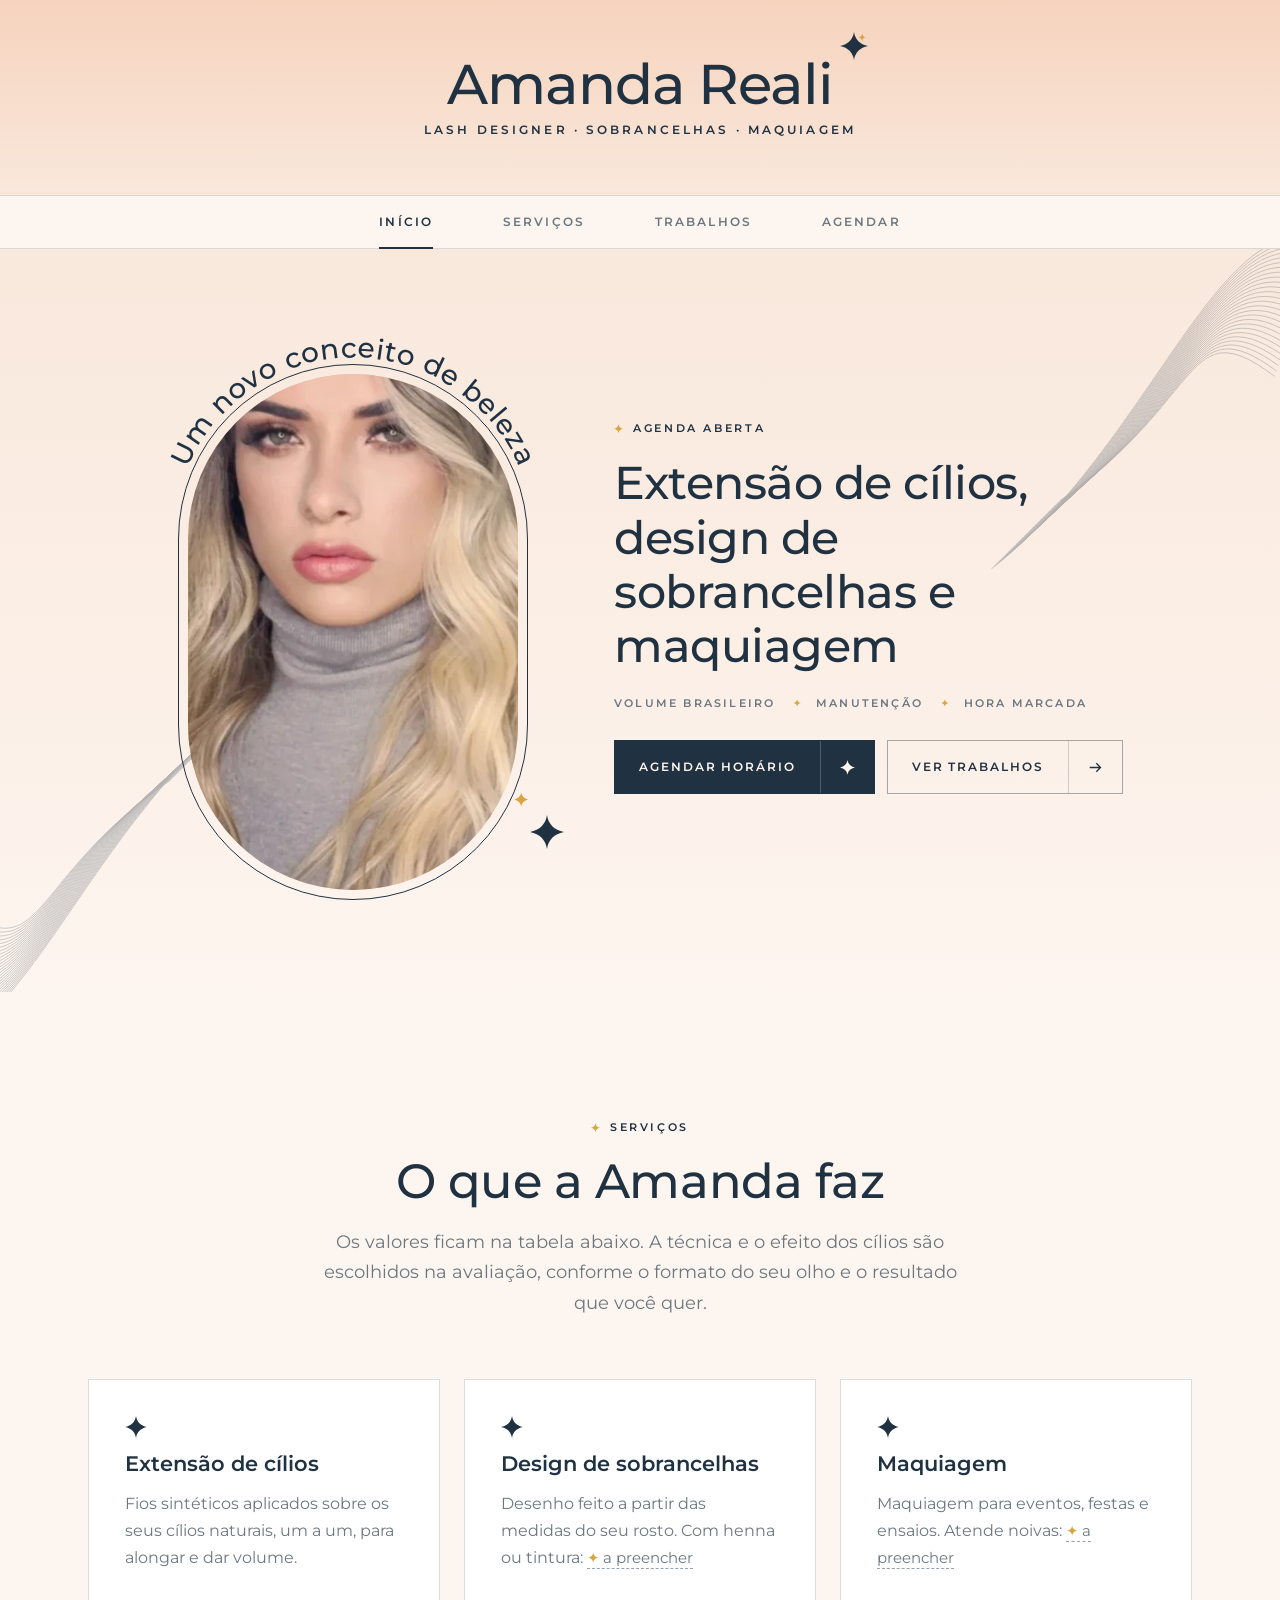
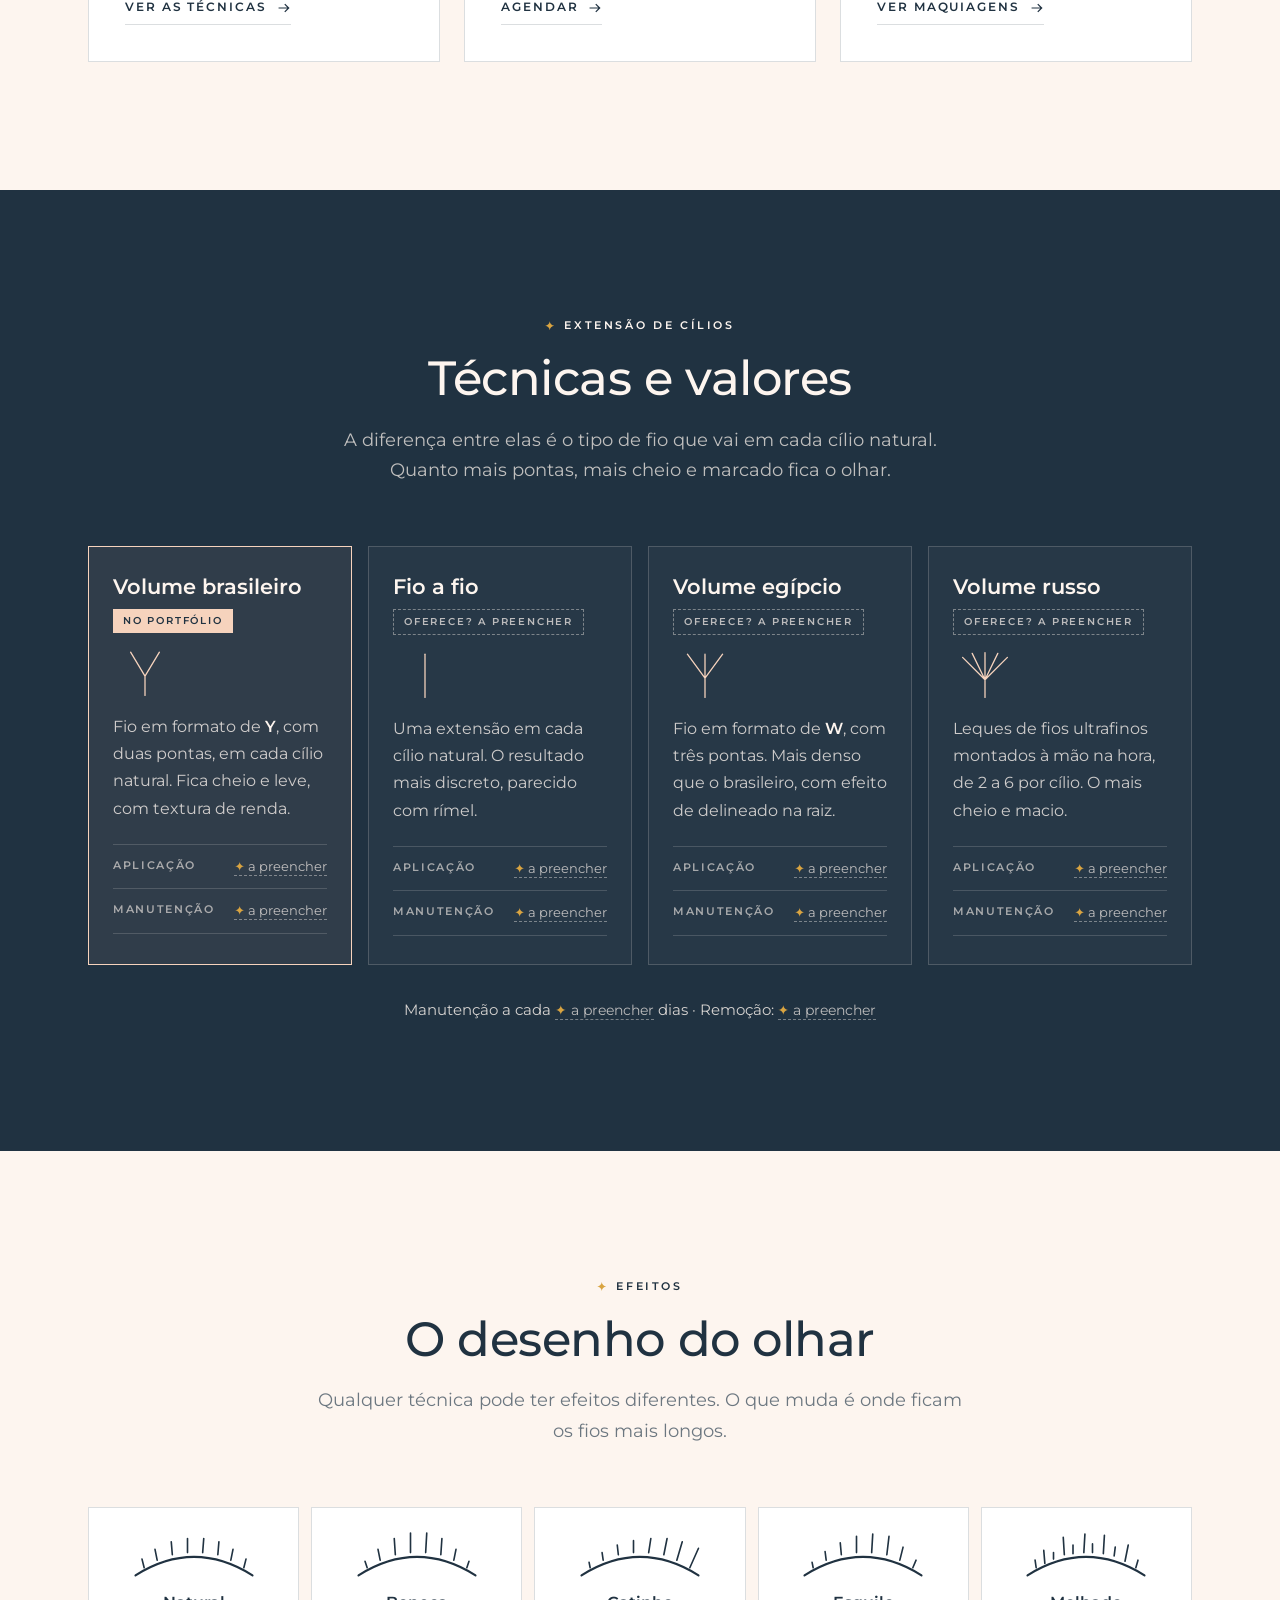
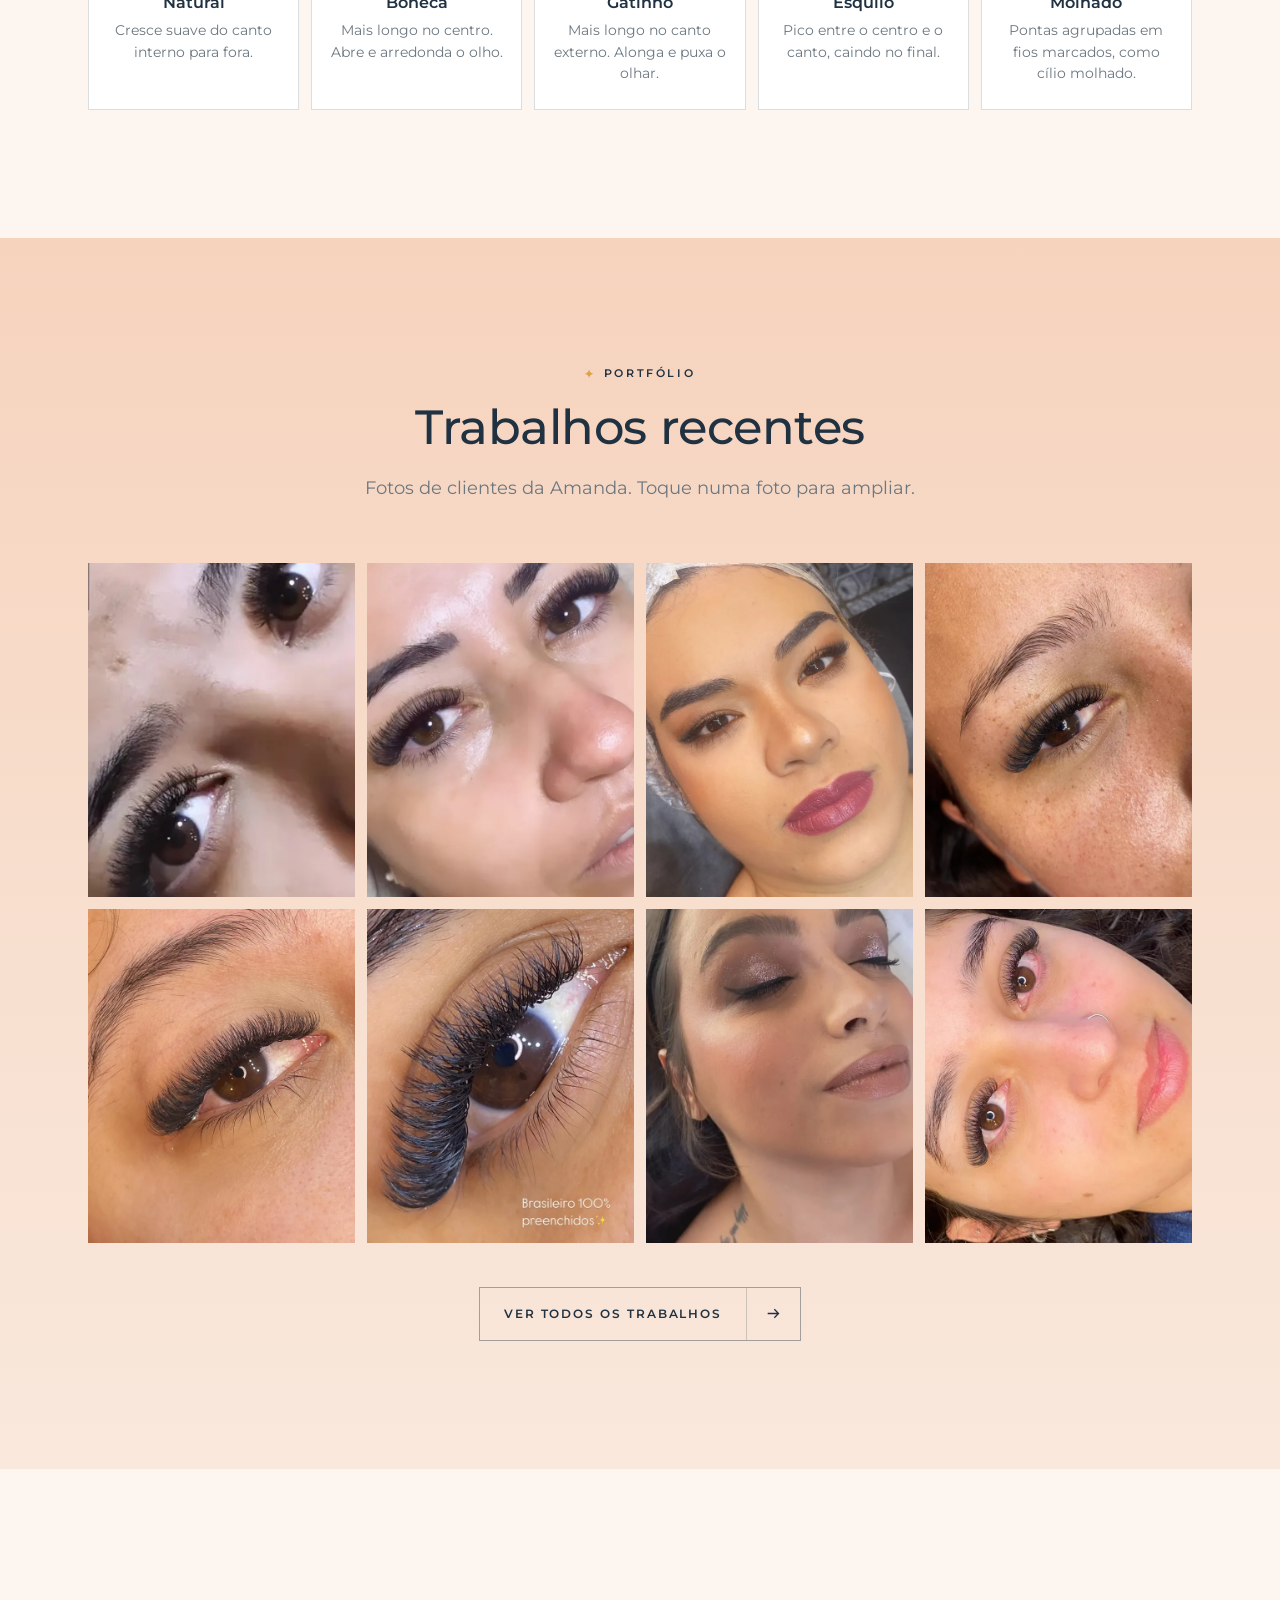
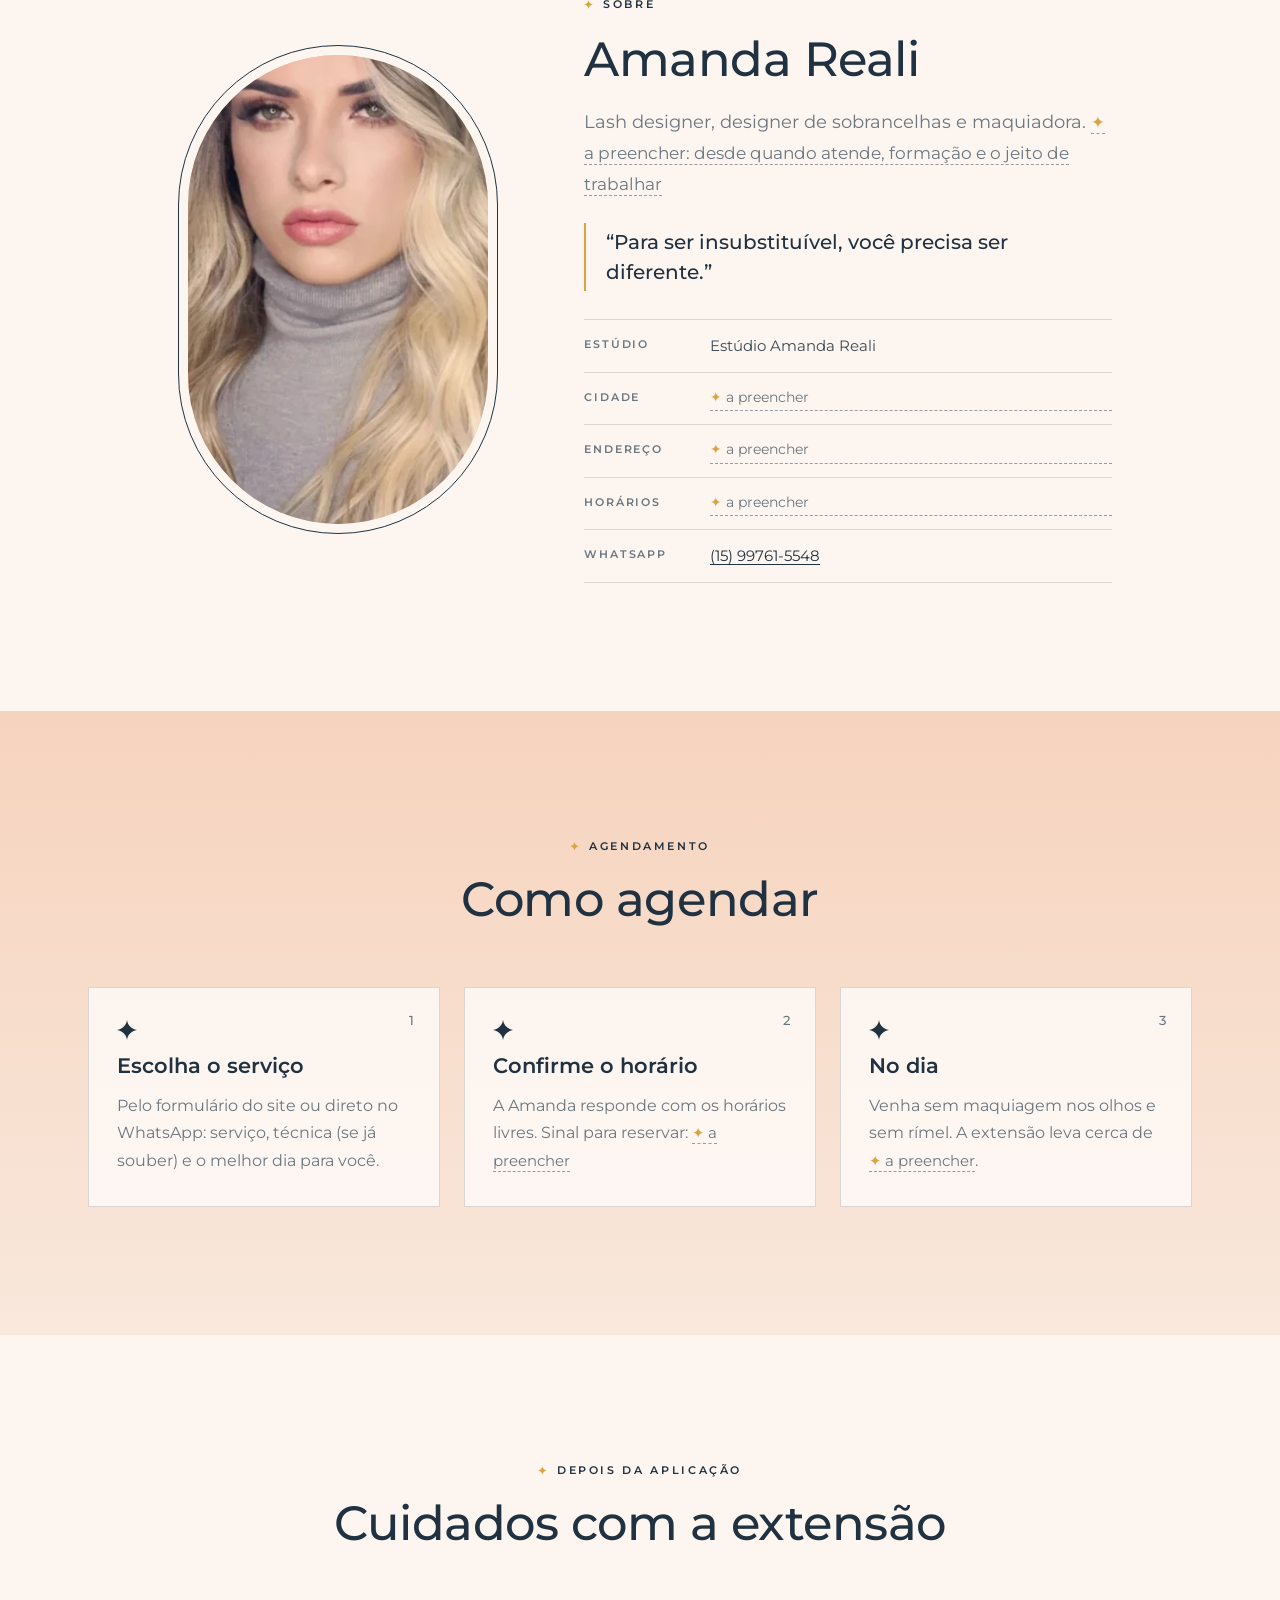
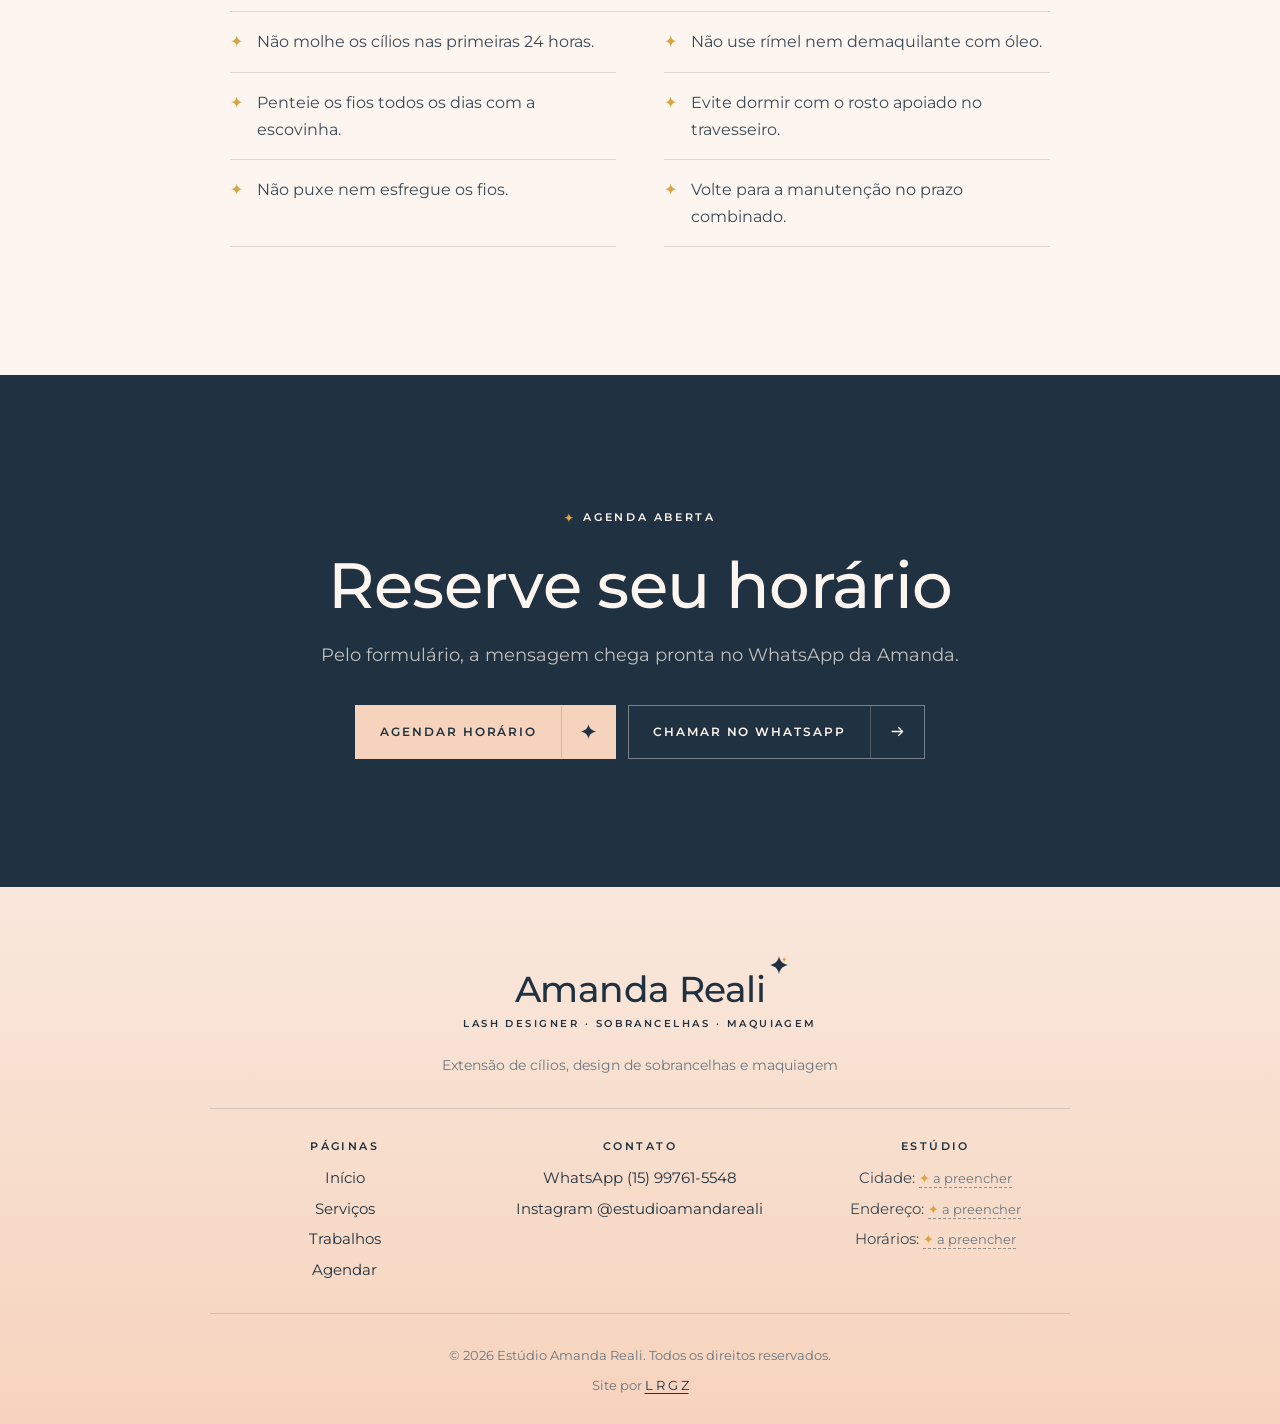
==== index.html @ 4ff910ed "Site Amanda Reali v1: lash designer, sobrancelhas e maquiagem Co-Authored-By: Claude Opus 5.5 <norep" ====
<!doctype html>
<html lang="pt-BR">
<head>
<meta charset="utf-8">
<meta name="viewport" content="width=device-width,initial-scale=1,viewport-fit=cover">
<title>Amanda Reali · Extensão de cílios, sobrancelhas e maquiagem</title>
<meta name="description" content="Estúdio Amanda Reali: extensão de cílios (volume brasileiro e outras técnicas), design de sobrancelhas e maquiagem. Agende pelo WhatsApp.">
<meta name="robots" content="noindex">
<meta name="theme-color" content="#f6d3bd">
<meta property="og:type" content="website">
<meta property="og:title" content="Amanda Reali · Extensão de cílios, sobrancelhas e maquiagem">
<meta property="og:description" content="Estúdio Amanda Reali: extensão de cílios (volume brasileiro e outras técnicas), design de sobrancelhas e maquiagem. Agende pelo WhatsApp.">
<meta property="og:image" content="https://azeugral.github.io/amanda-reali/og-amanda.jpg">
<meta property="og:locale" content="pt_BR">
<link rel="icon" href="favicon.ico" sizes="any">
<link rel="icon" href="favicon-32.png" type="image/png" sizes="32x32">
<link rel="apple-touch-icon" href="assets/img/icone-180.png">
<link rel="preconnect" href="https://fonts.googleapis.com">
<link rel="preconnect" href="https://fonts.gstatic.com" crossorigin>
<link rel="stylesheet" href="https://fonts.googleapis.com/css2?family=Montserrat:wght@400;500;600&display=swap">
<link rel="stylesheet" href="assets/css/site.css?v=2">
</head>
<body class="inicio">
<a class="sr" href="#conteudo">Pular para o conteúdo</a>
<div class="progresso" data-prog aria-hidden="true"><i></i></div>
<header class="topo">
  <a class="topo-logo" href="./" aria-label="Amanda Reali, início"><span class="marca"><span class="marca-nome">Amanda Reali<svg class="marca-brilho" viewBox="0 0 24 24" aria-hidden="true"><path d="M12 0c.9 6.4 5.1 10.6 12 12-6.9 1.4-11.1 5.6-12 12-.9-6.4-5.1-10.6-12-12C6.9 10.6 11.1 6.4 12 0z"/><path class="p" d="M21 0c.3 2.2 1.3 3.2 3 3.5-1.7.3-2.7 1.3-3 3.5-.3-2.2-1.3-3.2-3-3.5 1.7-.3 2.7-1.3 3-3.5z" transform="translate(-2 1)"/></svg></span><span class="marca-sub">Lash designer · Sobrancelhas · Maquiagem</span></span></a>
</header>
<nav class="barra" aria-label="Principal"><ul class="menu"><li><a href="./" aria-current="page">Início</a></li><li><a href="./#servicos">Serviços</a></li><li><a href="trabalhos.html">Trabalhos</a></li><li><a href="agendar.html">Agendar</a></li></ul></nav>
<main id="conteudo">
<section class="hero" aria-labelledby="hero-t">
  <svg class="fios fios-a" viewBox="0 0 300 300" aria-hidden="true"><g data-fios></g></svg>
  <svg class="fios fios-b" viewBox="0 0 300 300" aria-hidden="true"><g data-fios></g></svg>
  <div class="wrap">
    <figure class="arco">
      <svg class="arco-texto" viewBox="0 0 400 220" aria-hidden="true"><defs><path id="curva" d="M40 205a160 160 0 0 1 320 0"/></defs><text><textPath href="#curva" startOffset="50%" text-anchor="middle">Um novo conceito de beleza</textPath></text></svg>
      <div class="arco-foto"><img src="assets/img/amanda-358.webp" alt="Amanda Reali, lash designer" width="358" height="606" fetchpriority="high"></div>
      <span class="arco-brilho"><svg class="i-estrela" viewBox="0 0 24 24" aria-hidden="true"><path d="M12 0c.9 6.4 5.1 10.6 12 12-6.9 1.4-11.1 5.6-12 12-.9-6.4-5.1-10.6-12-12C6.9 10.6 11.1 6.4 12 0z"/></svg></span>
    </figure>
    <div class="hero-texto">
      <p class="rot hero-status">Agenda aberta</p>
      <h1 class="hero-frase" id="hero-t">Extensão de cílios, design de sobrancelhas e maquiagem</h1>
      <p class="hero-sub"><span>Volume brasileiro</span> <span>Manutenção</span> <span>Hora marcada</span></p>
      <div class="acoes">
        <a class="btn" href="agendar.html"><span>Agendar horário</span><i><svg class="i-estrela" viewBox="0 0 24 24" aria-hidden="true"><path d="M12 0c.9 6.4 5.1 10.6 12 12-6.9 1.4-11.1 5.6-12 12-.9-6.4-5.1-10.6-12-12C6.9 10.6 11.1 6.4 12 0z"/></svg></i></a>
        <a class="btn linha" href="trabalhos.html"><span>Ver trabalhos</span><i><svg class="i-seta" viewBox="0 0 18 18" aria-hidden="true"><path d="M2 9h13M10 4l5 5-5 5"/></svg></i></a>
      </div>
    </div>
  </div>
</section>

<section class="secao" id="servicos" aria-labelledby="t-servicos">
  <div class="wrap">
    <div class="cab centro">
      <p class="rot">Serviços</p>
      <h2 id="t-servicos" data-rv>O que a Amanda faz</h2>
      <p class="lead" data-rv>Os valores ficam na tabela abaixo. A técnica e o efeito dos cílios são escolhidos na avaliação, conforme o formato do seu olho e o resultado que você quer.</p>
    </div>
    <div class="servicos">
      <article class="servico" data-rv>
        <span class="servico-n"><svg class="i-estrela" viewBox="0 0 24 24" aria-hidden="true"><path d="M12 0c.9 6.4 5.1 10.6 12 12-6.9 1.4-11.1 5.6-12 12-.9-6.4-5.1-10.6-12-12C6.9 10.6 11.1 6.4 12 0z"/></svg></span>
        <h3>Extensão de cílios</h3>
        <p>Fios sintéticos aplicados sobre os seus cílios naturais, um a um, para alongar e dar volume.</p>
        <a class="link" href="#tecnicas">Ver as técnicas <svg class="i-seta" viewBox="0 0 18 18" aria-hidden="true"><path d="M2 9h13M10 4l5 5-5 5"/></svg></a>
      </article>
      <article class="servico" data-rv>
        <span class="servico-n"><svg class="i-estrela" viewBox="0 0 24 24" aria-hidden="true"><path d="M12 0c.9 6.4 5.1 10.6 12 12-6.9 1.4-11.1 5.6-12 12-.9-6.4-5.1-10.6-12-12C6.9 10.6 11.1 6.4 12 0z"/></svg></span>
        <h3>Design de sobrancelhas</h3>
        <p>Desenho feito a partir das medidas do seu rosto. Com henna ou tintura: <em class="a-preencher">a preencher</em></p>
        <a class="link" href="agendar.html?servico=sobrancelha">Agendar <svg class="i-seta" viewBox="0 0 18 18" aria-hidden="true"><path d="M2 9h13M10 4l5 5-5 5"/></svg></a>
      </article>
      <article class="servico" data-rv>
        <span class="servico-n"><svg class="i-estrela" viewBox="0 0 24 24" aria-hidden="true"><path d="M12 0c.9 6.4 5.1 10.6 12 12-6.9 1.4-11.1 5.6-12 12-.9-6.4-5.1-10.6-12-12C6.9 10.6 11.1 6.4 12 0z"/></svg></span>
        <h3>Maquiagem</h3>
        <p>Maquiagem para eventos, festas e ensaios. Atende noivas: <em class="a-preencher">a preencher</em></p>
        <a class="link" href="trabalhos.html?cat=make">Ver maquiagens <svg class="i-seta" viewBox="0 0 18 18" aria-hidden="true"><path d="M2 9h13M10 4l5 5-5 5"/></svg></a>
      </article>
    </div>
  </div>
</section>

<section class="secao tinta" id="tecnicas" aria-labelledby="t-tecnicas">
  <div class="wrap">
    <div class="cab centro">
      <p class="rot">Extensão de cílios</p>
      <h2 id="t-tecnicas" data-rv>Técnicas e valores</h2>
      <p class="lead" data-rv>A diferença entre elas é o tipo de fio que vai em cada cílio natural. Quanto mais pontas, mais cheio e marcado fica o olhar.</p>
    </div>
    <div class="tecnicas">
      <article class="tecnica destaque" data-rv>
        <div class="tecnica-cab"><h3>Volume brasileiro</h3><span class="selo">No portfólio</span></div>
        <svg class="fio-dia" viewBox="0 0 80 60" aria-hidden="true"><path d="M40 58V34M40 34 22 4M40 34 58 4"/></svg>
        <p>Fio em formato de <b>Y</b>, com duas pontas, em cada cílio natural. Fica cheio e leve, com textura de renda.</p>
        <dl><div><dt>Aplicação</dt><dd><em class="a-preencher">a preencher</em></dd></div><div><dt>Manutenção</dt><dd><em class="a-preencher">a preencher</em></dd></div></dl>
      </article>
      <article class="tecnica" data-rv>
        <div class="tecnica-cab"><h3>Fio a fio</h3><span class="selo vazio">Oferece? a preencher</span></div>
        <svg class="fio-dia" viewBox="0 0 80 60" aria-hidden="true"><path d="M40 58V4"/></svg>
        <p>Uma extensão em cada cílio natural. O resultado mais discreto, parecido com rímel.</p>
        <dl><div><dt>Aplicação</dt><dd><em class="a-preencher">a preencher</em></dd></div><div><dt>Manutenção</dt><dd><em class="a-preencher">a preencher</em></dd></div></dl>
      </article>
      <article class="tecnica" data-rv>
        <div class="tecnica-cab"><h3>Volume egípcio</h3><span class="selo vazio">Oferece? a preencher</span></div>
        <svg class="fio-dia" viewBox="0 0 80 60" aria-hidden="true"><path d="M40 58V34M40 34 18 4M40 34V4M40 34 62 4"/></svg>
        <p>Fio em formato de <b>W</b>, com três pontas. Mais denso que o brasileiro, com efeito de delineado na raiz.</p>
        <dl><div><dt>Aplicação</dt><dd><em class="a-preencher">a preencher</em></dd></div><div><dt>Manutenção</dt><dd><em class="a-preencher">a preencher</em></dd></div></dl>
      </article>
      <article class="tecnica" data-rv>
        <div class="tecnica-cab"><h3>Volume russo</h3><span class="selo vazio">Oferece? a preencher</span></div>
        <svg class="fio-dia" viewBox="0 0 80 60" aria-hidden="true"><path d="M40 58V36M40 36 12 8M40 36 24 3M40 36V2M40 36 56 3M40 36 68 8"/></svg>
        <p>Leques de fios ultrafinos montados à mão na hora, de 2 a 6 por cílio. O mais cheio e macio.</p>
        <dl><div><dt>Aplicação</dt><dd><em class="a-preencher">a preencher</em></dd></div><div><dt>Manutenção</dt><dd><em class="a-preencher">a preencher</em></dd></div></dl>
      </article>
    </div>
    <p class="tecnicas-nota" data-rv>Manutenção a cada <em class="a-preencher">a preencher</em> dias · Remoção: <em class="a-preencher">a preencher</em></p>
  </div>
</section>

<section class="secao" aria-labelledby="t-efeitos">
  <div class="wrap">
    <div class="cab centro">
      <p class="rot">Efeitos</p>
      <h2 id="t-efeitos" data-rv>O desenho do olhar</h2>
      <p class="lead" data-rv>Qualquer técnica pode ter efeitos diferentes. O que muda é onde ficam os fios mais longos.</p>
    </div>
    <ul class="efeitos">
      <li data-rv><svg viewBox="0 0 120 50" aria-hidden="true"><path class="olho" d="M6 40q54-34 108 0"/><path d="M14 33l-2-8M26 26l-2-10M40 21l-1-12M54 19v-13M68 19l1-13M82 21l1-12M94 26l2-10M106 33l2-8"/></svg><h3>Natural</h3><p>Cresce suave do canto interno para fora.</p></li>
      <li data-rv><svg viewBox="0 0 120 50" aria-hidden="true"><path class="olho" d="M6 40q54-34 108 0"/><path d="M14 33l-2-6M26 26l-2-10M40 21l-1-15M54 19V1M68 19l1-18M82 21l1-15M94 26l2-10M106 33l2-6"/></svg><h3>Boneca</h3><p>Mais longo no centro. Abre e arredonda o olho.</p></li>
      <li data-rv><svg viewBox="0 0 120 50" aria-hidden="true"><path class="olho" d="M6 40q54-34 108 0"/><path d="M14 33l-1-5M26 26l-1-7M40 21l-1-9M54 19v-11M68 19l2-13M82 21l3-15M94 26l5-17M106 33l8-18"/></svg><h3>Gatinho</h3><p>Mais longo no canto externo. Alonga e puxa o olhar.</p></li>
      <li data-rv><svg viewBox="0 0 120 50" aria-hidden="true"><path class="olho" d="M6 40q54-34 108 0"/><path d="M14 33l-1-5M26 26l-1-8M40 21l-1-11M54 19v-15M68 19l1-17M82 21l2-17M94 26l3-12M106 33l3-7"/></svg><h3>Esquilo</h3><p>Pico entre o centro e o canto, caindo no final.</p></li>
      <li data-rv><svg viewBox="0 0 120 50" aria-hidden="true"><path class="olho" d="M6 40q54-34 108 0"/><path d="M14 33l-1-7M22 29l-1-12M30 25v-6M40 21l-1-16M48 20v-8M58 19l1-17M66 19v-8M76 20l1-17M86 22l1-8M96 27l3-15M106 33l2-7"/></svg><h3>Molhado</h3><p>Pontas agrupadas em fios marcados, como cílio molhado.</p></li>
    </ul>
  </div>
</section>

<section class="secao pessego" aria-labelledby="t-recentes">
  <div class="wrap">
    <div class="cab centro">
      <p class="rot">Portfólio</p>
      <h2 id="t-recentes" data-rv>Trabalhos recentes</h2>
      <p class="lead" data-rv>Fotos de clientes da Amanda. Toque numa foto para ampliar.</p>
    </div>
    <div class="grade" data-grade data-limite="8"></div>
    <div class="mais"><a class="btn linha" href="trabalhos.html"><span>Ver todos os trabalhos</span><i><svg class="i-seta" viewBox="0 0 18 18" aria-hidden="true"><path d="M2 9h13M10 4l5 5-5 5"/></svg></i></a></div>
  </div>
</section>

<section class="secao" id="sobre" aria-labelledby="t-sobre">
  <div class="wrap sobre">
    <figure class="sobre-foto" data-rv>
      <div class="arco-foto"><img src="assets/img/amanda-358.webp" alt="Amanda Reali" loading="lazy" width="358" height="606"></div>
    </figure>
    <div class="sobre-texto">
      <p class="rot" data-rv>Sobre</p>
      <h2 id="t-sobre" data-rv>Amanda Reali</h2>
      <p class="lead" data-rv>Lash designer, designer de sobrancelhas e maquiadora. <em class="a-preencher">a preencher: desde quando atende, formação e o jeito de trabalhar</em></p>
      <blockquote class="frase" data-rv>“Para ser insubstituível, você precisa ser diferente.”</blockquote>
      <ul class="fatos" data-rv>
        <li><span>Estúdio</span><span>Estúdio Amanda Reali</span></li>
        <li><span>Cidade</span><em class="a-preencher">a preencher</em></li>
        <li><span>Endereço</span><em class="a-preencher">a preencher</em></li>
        <li><span>Horários</span><em class="a-preencher">a preencher</em></li>
        <li><span>WhatsApp</span><a href="https://wa.me/5515997615548" target="_blank" rel="noopener">(15) 99761-5548</a></li>
      </ul>
    </div>
  </div>
</section>

<section class="secao pessego" aria-labelledby="t-agendar">
  <div class="wrap">
    <div class="cab centro">
      <p class="rot">Agendamento</p>
      <h2 id="t-agendar" data-rv>Como agendar</h2>
    </div>
    <ol class="passos">
      <li data-rv><span class="n" aria-hidden="true"><svg class="i-estrela" viewBox="0 0 24 24" aria-hidden="true"><path d="M12 0c.9 6.4 5.1 10.6 12 12-6.9 1.4-11.1 5.6-12 12-.9-6.4-5.1-10.6-12-12C6.9 10.6 11.1 6.4 12 0z"/></svg></span><h3>Escolha o serviço</h3><p>Pelo formulário do site ou direto no WhatsApp: serviço, técnica (se já souber) e o melhor dia para você.</p></li>
      <li data-rv><span class="n" aria-hidden="true"><svg class="i-estrela" viewBox="0 0 24 24" aria-hidden="true"><path d="M12 0c.9 6.4 5.1 10.6 12 12-6.9 1.4-11.1 5.6-12 12-.9-6.4-5.1-10.6-12-12C6.9 10.6 11.1 6.4 12 0z"/></svg></span><h3>Confirme o horário</h3><p>A Amanda responde com os horários livres. Sinal para reservar: <em class="a-preencher">a preencher</em></p></li>
      <li data-rv><span class="n" aria-hidden="true"><svg class="i-estrela" viewBox="0 0 24 24" aria-hidden="true"><path d="M12 0c.9 6.4 5.1 10.6 12 12-6.9 1.4-11.1 5.6-12 12-.9-6.4-5.1-10.6-12-12C6.9 10.6 11.1 6.4 12 0z"/></svg></span><h3>No dia</h3><p>Venha sem maquiagem nos olhos e sem rímel. A extensão leva cerca de <em class="a-preencher">a preencher</em>.</p></li>
    </ol>
  </div>
</section>

<section class="secao" aria-labelledby="t-cuidados">
  <div class="wrap">
    <div class="cab centro">
      <p class="rot">Depois da aplicação</p>
      <h2 id="t-cuidados" data-rv>Cuidados com a extensão</h2>
    </div>
    <ul class="cuidados" data-rv>
      <li>Não molhe os cílios nas primeiras 24 horas.</li>
      <li>Não use rímel nem demaquilante com óleo.</li>
      <li>Penteie os fios todos os dias com a escovinha.</li>
      <li>Evite dormir com o rosto apoiado no travesseiro.</li>
      <li>Não puxe nem esfregue os fios.</li>
      <li>Volte para a manutenção no prazo combinado.</li>
    </ul>
  </div>
</section>

<section class="secao tinta chamada" aria-labelledby="t-chamada">
  <div class="wrap centro">
    <p class="rot" data-rv>Agenda aberta</p>
    <h2 id="t-chamada" data-rv>Reserve seu horário</h2>
    <p class="lead" data-rv>Pelo formulário, a mensagem chega pronta no WhatsApp da Amanda.</p>
    <div class="acoes" data-rv>
      <a class="btn claro" href="agendar.html"><span>Agendar horário</span><i><svg class="i-estrela" viewBox="0 0 24 24" aria-hidden="true"><path d="M12 0c.9 6.4 5.1 10.6 12 12-6.9 1.4-11.1 5.6-12 12-.9-6.4-5.1-10.6-12-12C6.9 10.6 11.1 6.4 12 0z"/></svg></i></a>
      <a class="btn linha" href="https://wa.me/5515997615548" target="_blank" rel="noopener"><span>Chamar no WhatsApp</span><i><svg class="i-seta" viewBox="0 0 18 18" aria-hidden="true"><path d="M2 9h13M10 4l5 5-5 5"/></svg></i></a>
    </div>
  </div>
</section>
</main>
<footer class="rodape">
  <div class="wrap">
    <a class="rodape-logo" href="./" aria-label="Amanda Reali, início"><span class="marca"><span class="marca-nome">Amanda Reali<svg class="marca-brilho" viewBox="0 0 24 24" aria-hidden="true"><path d="M12 0c.9 6.4 5.1 10.6 12 12-6.9 1.4-11.1 5.6-12 12-.9-6.4-5.1-10.6-12-12C6.9 10.6 11.1 6.4 12 0z"/><path class="p" d="M21 0c.3 2.2 1.3 3.2 3 3.5-1.7.3-2.7 1.3-3 3.5-.3-2.2-1.3-3.2-3-3.5 1.7-.3 2.7-1.3 3-3.5z" transform="translate(-2 1)"/></svg></span><span class="marca-sub">Lash designer · Sobrancelhas · Maquiagem</span></span></a>
    <p class="rodape-frase">Extensão de cílios, design de sobrancelhas e maquiagem</p>
    <div class="colunas">
      <div><h4>Páginas</h4><ul><li><a href="./">Início</a></li><li><a href="./#servicos">Serviços</a></li><li><a href="trabalhos.html">Trabalhos</a></li><li><a href="agendar.html">Agendar</a></li></ul></div>
      <div><h4>Contato</h4><ul><li><a href="https://wa.me/5515997615548" target="_blank" rel="noopener">WhatsApp (15) 99761-5548</a></li><li><a href="https://www.instagram.com/estudioamandareali/" target="_blank" rel="noopener">Instagram @estudioamandareali</a></li></ul></div>
      <div><h4>Estúdio</h4><ul><li>Cidade: <em class="a-preencher">a preencher</em></li><li>Endereço: <em class="a-preencher">a preencher</em></li><li>Horários: <em class="a-preencher">a preencher</em></li></ul></div>
    </div>
    <div class="base"><span>© <span data-ano>2026</span> Estúdio Amanda Reali. Todos os direitos reservados.</span><span>Site por <a href="https://lrgz.com.br" target="_blank" rel="noopener">L R G Z</a></span></div>
  </div>
</footer>
<a class="zap-fixo" href="agendar.html" aria-label="Agendar horário"><svg class="i-estrela" viewBox="0 0 24 24" aria-hidden="true"><path d="M12 0c.9 6.4 5.1 10.6 12 12-6.9 1.4-11.1 5.6-12 12-.9-6.4-5.1-10.6-12-12C6.9 10.6 11.1 6.4 12 0z"/></svg><span>Agendar</span></a>
<div class="lb" role="dialog" aria-modal="true" aria-label="Foto ampliada" aria-hidden="true">
  <div class="lb-topo"><span class="rot" data-cont></span><button type="button" data-fechar>Fechar</button></div>
  <div class="lb-palco"><img alt=""></div>
  <div class="lb-base"><button type="button" data-ant aria-label="Anterior">&larr;</button><span class="rot" data-leg></span><button type="button" data-prox aria-label="Próxima">&rarr;</button></div>
</div>
<script src="assets/js/obras.js?v=2"></script>
<script src="assets/js/site.js?v=2"></script>
</body>
</html>
---- assets/css/site.css ----
/* Amanda Reali · v1
   Identidade tirada do post de apresentação dela: fundo pêssego, tinta azul-ardósia, estrela de 4 pontas,
   moldura em arco com o texto curvo e os feixes de linhas finas nos cantos. Montserrat, a fonte do post.
   Layout no modelo dos sites de tatuadores: logo centralizado, menu abaixo, seções simétricas. */
:root{
  --pessego:#f6d3bd;
  --pessego2:#f2c4aa;
  --creme:#fdf5ef;
  --creme2:#f9e8dc;
  --tinta:#203241;
  --tinta2:#2c4152;
  --ouro:#d9a441;
  --ouro-claro:#f0c46a;
  --texto:#3c4a55;
  --cinza:#6c7780;
  --linha:rgba(32,50,65,.16);
  --ease:cubic-bezier(.16,.84,.32,1);
  --fonte:"Montserrat",system-ui,sans-serif;
  --g:clamp(16px,4.5vw,48px);
  --max:1200px;
}
*,*::before,*::after{box-sizing:border-box}
html{-webkit-text-size-adjust:100%;scroll-behavior:smooth;background:var(--creme)}
@media (prefers-reduced-motion:reduce){html{scroll-behavior:auto}}
body{margin:0;background:var(--creme);color:var(--texto);font:400 16px/1.7 var(--fonte);overflow-x:hidden;-webkit-font-smoothing:antialiased}
img{display:block;max-width:100%;height:auto}
a{color:inherit}
button,input,select,textarea{font:inherit;color:inherit}
::selection{background:var(--tinta);color:var(--pessego)}
:focus-visible{outline:2px solid var(--tinta);outline-offset:3px}
.sr{position:absolute;width:1px;height:1px;overflow:hidden;clip:rect(0 0 0 0);white-space:nowrap}
.wrap{width:100%;max-width:var(--max);margin:0 auto;padding:0 var(--g)}
.centro{text-align:center}
.i-estrela{fill:currentColor}
.i-seta{fill:none;stroke:currentColor;stroke-width:1.6}

/* ---------- tipografia ---------- */
.rot{display:inline-flex;align-items:center;gap:10px;font:600 11px/1.4 var(--fonte);letter-spacing:.24em;text-transform:uppercase;color:var(--tinta);margin:0}
.rot::before{content:"";width:9px;height:9px;flex:none;background:var(--ouro);clip-path:path("M4.5 0C4.8 2.4 6.4 4 9 4.5 6.4 5 4.8 6.6 4.5 9 4.2 6.6 2.6 5 0 4.5 2.6 4 4.2 2.4 4.5 0Z")}
h1,h2,h3{font-family:var(--fonte);font-weight:500;line-height:1.15;letter-spacing:-.01em;margin:0;color:var(--tinta)}
h2{font-size:clamp(28px,4.4vw,48px)}
h3{font-size:clamp(18px,1.7vw,21px);font-weight:600;letter-spacing:0}
p{margin:0 0 1em}
.lead{font-size:clamp(16px,1.5vw,18px);line-height:1.7;color:var(--cinza);max-width:36em;margin:0}
.centro .lead{margin-left:auto;margin-right:auto}
.a-preencher{color:var(--cinza);font-style:normal;font-size:.92em;border-bottom:1px dashed rgba(32,50,65,.45);padding-bottom:1px}
.a-preencher::before{content:"✦ ";color:var(--ouro)}

/* ---------- topo: marca centralizada, menu logo abaixo ---------- */
.topo{display:grid;place-items:center;padding:clamp(30px,4.6vw,56px) var(--g);background:linear-gradient(180deg,var(--pessego),var(--creme2))}
.topo-logo{display:block;text-decoration:none}
.marca{display:grid;justify-items:center;gap:10px;color:var(--tinta)}
.marca-nome{position:relative;font:500 clamp(34px,6.4vw,56px)/1 var(--fonte);letter-spacing:-.015em;white-space:nowrap}
.marca-brilho{position:absolute;right:-.62em;top:-.42em;width:.5em;height:.5em;fill:var(--tinta)}
.marca-brilho .p{fill:var(--ouro)}
.marca-sub{font:600 clamp(9px,1.5vw,12px)/1.4 var(--fonte);letter-spacing:.26em;text-transform:uppercase;white-space:nowrap}
body.interna .topo{padding:clamp(22px,3vw,32px) var(--g)}
body.interna .marca-nome{font-size:clamp(28px,4.4vw,38px)}
.marca{opacity:0;transform:translateY(8px);transition:opacity .9s var(--ease),transform .9s var(--ease)}
.pronto .marca{opacity:1;transform:none}
.barra{position:sticky;top:0;z-index:40;background:rgba(253,245,239,.9);backdrop-filter:blur(12px);-webkit-backdrop-filter:blur(12px);border-top:1px solid var(--linha);border-bottom:1px solid var(--linha)}
.menu{display:flex;justify-content:center;gap:clamp(4px,4.5vw,60px);max-width:var(--max);margin:0 auto;padding:0 var(--g);list-style:none}
.menu a{position:relative;display:inline-flex;align-items:center;font:600 12px/1 var(--fonte);letter-spacing:.18em;text-transform:uppercase;text-decoration:none;padding:20px 6px;color:var(--cinza);transition:color .3s var(--ease)}
.menu a::before{content:"";position:absolute;left:6px;right:6px;bottom:-1px;height:2px;background:var(--tinta);transform:scaleX(0);transition:transform .4s var(--ease)}
.menu a:hover{color:var(--tinta)}
.menu a:hover::before{transform:scaleX(.4)}
.menu a[aria-current]{color:var(--tinta)}
.menu a[aria-current]::before{transform:scaleX(1)}
@media (max-width:640px){
  .menu{justify-content:space-between;padding:0 calc(var(--g) - 4px)}
  .menu a{font-size:10.5px;letter-spacing:.1em;padding:17px 4px}
}
@media (max-width:350px){.menu a{font-size:9.5px;letter-spacing:.05em}}

/* ---------- botões: duas células retas, rótulo + ícone; a célula do ícone gira a estrela ---------- */
.btn{display:inline-flex;align-items:stretch;min-height:54px;padding:0;text-decoration:none;font:600 12px/1 var(--fonte);letter-spacing:.16em;text-transform:uppercase;cursor:pointer;border:1px solid var(--tinta);background:var(--tinta);color:var(--creme);position:relative;overflow:hidden;isolation:isolate;transition:color .4s var(--ease),background .4s var(--ease),border-color .4s var(--ease),transform .2s var(--ease);-webkit-tap-highlight-color:transparent}
.btn>span{display:flex;align-items:center;padding:0 24px}
.btn>i{display:grid;place-items:center;width:54px;border-left:1px solid rgba(253,245,239,.22);flex:none;transition:background .4s var(--ease),border-color .4s var(--ease)}
.btn svg{width:15px;height:15px;transition:transform .55s var(--ease)}
@media (hover:hover){
  .btn:hover>i{background:var(--ouro);border-color:var(--ouro);color:var(--tinta)}
  .btn:hover .i-estrela{transform:rotate(90deg) scale(1.15)}
  .btn:hover .i-seta{transform:translateX(3px)}
}
.btn:active{transform:translateY(1px) scale(.995)}
.btn.linha{background:transparent;color:var(--tinta);border-color:rgba(32,50,65,.4)}
.btn.linha>i{border-left-color:rgba(32,50,65,.2)}
@media (hover:hover){.btn.linha:hover{border-color:var(--tinta);background:rgba(32,50,65,.04)}}
.btn.claro{background:var(--pessego);border-color:var(--pessego);color:var(--tinta)}
.btn.claro>i{border-left-color:rgba(32,50,65,.18)}
.tinta .btn.linha{color:var(--creme);border-color:rgba(253,245,239,.4)}
.tinta .btn.linha>i{border-left-color:rgba(253,245,239,.22)}
@media (hover:hover){.tinta .btn.linha:hover{background:rgba(253,245,239,.06);border-color:var(--creme)}}
.acoes{display:flex;flex-wrap:wrap;gap:12px}
.centro .acoes{justify-content:center}
.link{font:600 12px/1.4 var(--fonte);letter-spacing:.16em;text-transform:uppercase;text-decoration:none;display:inline-flex;gap:10px;align-items:center;padding:8px 0;color:var(--tinta);border-bottom:1px solid var(--linha);transition:border-color .35s var(--ease),gap .35s var(--ease)}
.link svg{width:14px;height:14px}
.link:hover{border-color:var(--tinta);gap:16px}

/* ---------- abertura: arco com texto curvo, como no post dela ---------- */
.hero{position:relative;overflow:hidden;padding:clamp(40px,6vw,80px) 0 clamp(64px,8vw,104px);background:linear-gradient(180deg,var(--creme2),var(--creme))}
.hero .wrap{position:relative;display:grid;justify-items:center;gap:clamp(28px,4vw,40px);text-align:center}
.fios{position:absolute;width:clamp(180px,30vw,340px);height:auto;fill:none;stroke:var(--tinta);stroke-width:.6;opacity:.32;pointer-events:none}
.fios-a{left:-90px;bottom:-60px;transform:rotate(180deg)}
@media (max-width:959px){.fios-a{display:none}}
.fios-b{right:-40px;top:-20px}
.arco{position:relative;margin:28px 0 0;width:min(270px,62vw)}
.arco-texto{position:absolute;left:-18%;top:-13%;width:136%;overflow:visible;pointer-events:none}
.arco-texto text{font:500 25px var(--fonte);fill:var(--tinta);letter-spacing:.02em}
.arco-foto{position:relative;aspect-ratio:358/560;border-radius:999px;overflow:hidden;background:var(--pessego2)}
.arco-foto img{width:100%;height:100%;object-fit:cover;object-position:50% 40%}
.arco::after{content:"";position:absolute;inset:-10px;border:1px solid var(--tinta);border-radius:999px;pointer-events:none}
.arco-brilho{position:absolute;right:-14%;bottom:8%;width:34px;height:34px;color:var(--tinta)}
.arco-brilho svg{width:100%;height:100%}
.arco-brilho::after{content:"";position:absolute;left:-16px;top:-22px;width:14px;height:14px;background:var(--ouro);clip-path:path("M7 0C7.5 3.7 10 6.2 14 7 10 7.8 7.5 10.3 7 14 6.5 10.3 4 7.8 0 7 4 6.2 6.5 3.7 7 0Z")}
.hero-texto{display:grid;justify-items:center;gap:20px}
.hero-frase{font-size:clamp(26px,4vw,46px);line-height:1.18;max-width:17em}
.hero-sub{font:600 11px/1.9 var(--fonte);letter-spacing:.2em;text-transform:uppercase;color:var(--cinza);margin:0}
.hero-sub span{white-space:nowrap}
.hero-sub span+span::before{content:"✦";color:var(--ouro);margin:0 12px}
.hero .acoes{justify-content:center;margin-top:6px}
.arco,.hero-texto>*{opacity:0;transform:translateY(14px);transition:opacity 1s var(--ease),transform 1s var(--ease)}
.hero-texto>*:nth-child(1){transition-delay:.3s}
.hero-texto>*:nth-child(2){transition-delay:.38s}
.hero-texto>*:nth-child(3){transition-delay:.46s}
.hero-texto>*:nth-child(4){transition-delay:.54s}
.arco{transition-delay:.15s}
.pronto .arco,.pronto .hero-texto>*{opacity:1;transform:none}
@media (min-width:960px){
  .hero .wrap{grid-template-columns:auto 1fr;justify-items:start;text-align:left;gap:96px;align-items:center;max-width:1080px}
  .hero-texto{justify-items:start}
  .hero .acoes{justify-content:flex-start}
  .arco{width:330px;margin:48px 0 0 40px}
}
@media (max-width:560px){.hero-sub span{display:block}.hero-sub span+span::before{content:none}}
@media (prefers-reduced-motion:reduce){.arco,.hero-texto>*,.marca{opacity:1!important;transform:none!important;transition:none!important}}

/* ---------- seções ---------- */
.secao{padding:clamp(76px,10vw,128px) 0}
.secao+.secao{border-top:1px solid var(--linha)}
.pessego{background:linear-gradient(180deg,var(--pessego),var(--creme2));border-top:0!important}
.pessego+.secao{border-top:0}
.tinta{background:var(--tinta);color:rgba(253,245,239,.82);border-top:0!important}
.tinta+.secao{border-top:0}
.tinta h2,.tinta h3,.tinta .rot{color:var(--creme)}
.tinta .lead{color:rgba(253,245,239,.72)}
.tinta .a-preencher{color:rgba(253,245,239,.7);border-color:rgba(253,245,239,.4)}
.cab{display:grid;gap:18px;justify-items:center;text-align:center;margin-bottom:clamp(40px,6vw,60px)}
.cab .lead{margin:0 auto}
.mais{display:flex;justify-content:center;margin-top:44px}

/* ---------- serviços ---------- */
.servicos{display:grid;gap:16px}
@media (min-width:860px){.servicos{grid-template-columns:repeat(3,1fr);gap:24px}}
.servico{display:grid;gap:14px;align-content:start;justify-items:start;padding:clamp(26px,3vw,36px);background:#fff;border:1px solid var(--linha);transition:border-color .4s var(--ease),transform .4s var(--ease)}
.servico:hover{border-color:rgba(32,50,65,.4)}
.servico-n{width:22px;height:22px;color:var(--tinta)}
.servico-n svg{width:100%;height:100%;transition:transform .7s var(--ease)}
.servico:hover .servico-n svg{transform:rotate(90deg)}
.servico p{color:var(--cinza);margin:0 0 6px}

/* ---------- técnicas ---------- */
.tecnicas{display:grid;gap:16px}
@media (min-width:640px){.tecnicas{grid-template-columns:1fr 1fr}}
@media (min-width:1080px){.tecnicas{grid-template-columns:repeat(4,1fr)}}
.tecnica{display:grid;gap:16px;align-content:start;padding:28px 24px;border:1px solid rgba(253,245,239,.18);background:rgba(253,245,239,.03)}
.tecnica.destaque{border-color:var(--pessego);background:rgba(246,211,189,.07)}
.tecnica-cab{display:grid;gap:10px;justify-items:start}
.selo{font:600 10px/1 var(--fonte);letter-spacing:.18em;text-transform:uppercase;padding:7px 10px;background:var(--pessego);color:var(--tinta)}
.selo.vazio{background:none;border:1px dashed rgba(253,245,239,.4);color:rgba(253,245,239,.7)}
.fio-dia{width:64px;height:48px;fill:none;stroke:var(--pessego);stroke-width:1.6;stroke-linecap:round}
.tecnica p{margin:0;color:rgba(253,245,239,.78)}
.tecnica b{color:var(--creme);font-weight:600}
.tecnica dl{margin:6px 0 0;border-top:1px solid rgba(253,245,239,.16)}
.tecnica dl div{display:flex;justify-content:space-between;gap:12px;padding:10px 0;border-bottom:1px solid rgba(253,245,239,.16);font-size:14px}
.tecnica dt{font:600 10.5px/2 var(--fonte);letter-spacing:.16em;text-transform:uppercase;color:rgba(253,245,239,.6)}
.tecnica dd{margin:0;text-align:right}
.tecnicas-nota{text-align:center;margin:32px 0 0;font-size:15px}

/* ---------- efeitos ---------- */
.efeitos{list-style:none;margin:0;padding:0;display:grid;grid-template-columns:repeat(2,1fr);gap:12px}
@media (min-width:720px){.efeitos{grid-template-columns:repeat(3,1fr)}}
@media (min-width:1080px){.efeitos{grid-template-columns:repeat(5,1fr)}}
.efeitos li{display:grid;gap:8px;align-content:start;justify-items:center;text-align:center;padding:24px 16px;border:1px solid var(--linha);background:#fff}
.efeitos svg{width:100%;max-width:130px;height:auto;fill:none;stroke:var(--tinta);stroke-width:1.5;stroke-linecap:round;overflow:visible}
.efeitos .olho{stroke-width:2}
.efeitos h3{font-size:16px}
.efeitos p{margin:0;font-size:14px;line-height:1.55;color:var(--cinza)}
@media (max-width:719px){.efeitos li:last-child{grid-column:1/-1}}

/* ---------- grade de fotos ---------- */
.grade{display:grid;grid-template-columns:repeat(2,1fr);gap:8px}
@media (min-width:720px){.grade{grid-template-columns:repeat(3,1fr);gap:12px}}
@media (min-width:1024px){.grade{grid-template-columns:repeat(4,1fr)}}
.obra{position:relative;display:block;width:100%;aspect-ratio:4/5;overflow:hidden;background:var(--pessego2);border:0;padding:0;cursor:zoom-in;color:var(--creme)}
.obra img{width:100%;height:100%;object-fit:cover;transition:transform .9s var(--ease)}
.obra::after{content:"";position:absolute;inset:8px;border:1px solid rgba(253,245,239,0);transition:border-color .45s var(--ease);pointer-events:none}
.obra .leg{position:absolute;left:0;right:0;bottom:0;padding:40px 14px 14px;background:linear-gradient(transparent,rgba(32,50,65,.85));text-align:left;font:600 11px/1.35 var(--fonte);letter-spacing:.14em;text-transform:uppercase;opacity:0;transform:translateY(6px);transition:opacity .4s var(--ease),transform .4s var(--ease)}
@media (hover:hover){.obra:hover img{transform:scale(1.04)}.obra:hover::after{border-color:rgba(253,245,239,.8)}.obra:hover .leg{opacity:1;transform:none}}

/* ---------- filtros ---------- */
.filtros-wrap{display:flex;justify-content:center}
.filtros{display:inline-flex;border:1px solid var(--linha);margin:0 auto 32px;background:#fff}
.filtros button{background:none;border:0;padding:0 20px;min-height:48px;font:600 11px/1 var(--fonte);letter-spacing:.16em;text-transform:uppercase;cursor:pointer;transition:background .3s var(--ease),color .3s var(--ease);display:flex;gap:6px;align-items:center;white-space:nowrap;color:var(--cinza)}
.filtros button+button{border-left:1px solid var(--linha)}
.filtros button:hover{color:var(--tinta)}
.filtros button[aria-pressed=true]{background:var(--tinta);color:var(--creme)}
.filtros sup{font-size:9px;opacity:.7;top:0}
@media (max-width:480px){.filtros{display:flex;width:100%}.filtros button{flex:1;justify-content:center;padding:0 6px}}

/* ---------- sobre ---------- */
.sobre{display:grid;gap:56px;align-items:center}
.sobre-foto{position:relative;margin:0 auto;width:min(280px,70vw)}
.sobre-foto::after{content:"";position:absolute;inset:-10px;border:1px solid var(--tinta);border-radius:999px;pointer-events:none}
.sobre-texto{display:grid;gap:20px;justify-items:start}
.frase{margin:4px 0 0;padding:4px 0 4px 20px;border-left:2px solid var(--ouro);font:500 clamp(17px,1.8vw,20px)/1.5 var(--fonte);color:var(--tinta)}
.fatos{list-style:none;padding:0;margin:8px 0 0;width:100%;border-top:1px solid var(--linha)}
.fatos li{display:grid;grid-template-columns:110px 1fr;gap:16px;padding:13px 0;border-bottom:1px solid var(--linha);font-size:15px}
.fatos li>span:first-child{font:600 10.5px/2.2 var(--fonte);letter-spacing:.18em;text-transform:uppercase;color:var(--cinza)}
.fatos a{color:var(--tinta);text-underline-offset:3px}
@media (min-width:960px){.sobre{grid-template-columns:auto 1fr;gap:96px;max-width:1040px}.sobre-foto{width:300px;margin:0 0 0 20px}}

/* ---------- passos ---------- */
.passos{list-style:none;margin:0;padding:0;display:grid;gap:16px}
@media (min-width:860px){.passos{grid-template-columns:repeat(3,1fr);gap:24px}}
.passos li{position:relative;padding:32px 28px;border:1px solid var(--linha);background:rgba(255,255,255,.7);display:grid;gap:14px;align-content:start;counter-increment:p}
.passos li::after{content:counter(p);position:absolute;right:24px;top:26px;font:500 13px/1 var(--fonte);letter-spacing:.1em;color:var(--cinza)}
.passos .n{width:20px;height:20px;color:var(--tinta)}
.passos .n svg{width:100%;height:100%}
.passos p{color:var(--cinza);margin:0}
.passos{counter-reset:p}

/* ---------- cuidados ---------- */
.cuidados{list-style:none;margin:0 auto;padding:0;display:grid;gap:0;max-width:820px;border-top:1px solid var(--linha)}
@media (min-width:720px){.cuidados{grid-template-columns:1fr 1fr;column-gap:48px}}
.cuidados li{display:flex;gap:14px;align-items:baseline;padding:16px 0;border-bottom:1px solid var(--linha);color:var(--texto)}
.cuidados li::before{content:"✦";color:var(--ouro);flex:none}

/* ---------- chamada ---------- */
.chamada{text-align:center}
.chamada h2{font-size:clamp(32px,5.6vw,64px);margin:18px 0}
.chamada .lead{margin:0 auto 34px}

/* ---------- rodapé ---------- */
.rodape{padding:clamp(56px,7vw,84px) 0 28px;background:linear-gradient(180deg,var(--creme2),var(--pessego));text-align:center}
.rodape .wrap{display:grid;justify-items:center;gap:30px}
.rodape-logo{text-decoration:none}
.rodape-logo .marca-nome{font-size:clamp(28px,3.6vw,36px)}
.rodape-logo .marca-sub{font-size:9.5px}
.rodape-frase{font-size:14px;color:var(--cinza);margin:-6px 0 0}
.colunas{display:grid;grid-template-columns:1fr;gap:26px;width:100%;max-width:860px;padding:30px 0;border-top:1px solid var(--linha);border-bottom:1px solid var(--linha)}
@media (min-width:720px){.colunas{grid-template-columns:repeat(3,1fr)}}
.rodape h4{margin:0 0 12px;font:600 11px/1.4 var(--fonte);letter-spacing:.22em;text-transform:uppercase;color:var(--tinta)}
.rodape ul{list-style:none;margin:0;padding:0;display:grid;gap:6px;font-size:14.5px;color:var(--texto)}
.rodape a{text-decoration:none;color:var(--tinta);transition:opacity .3s var(--ease)}
.rodape a:hover{opacity:.65}
.rodape .base{display:flex;flex-direction:column;align-items:center;gap:8px;color:var(--cinza);font-size:13px}
.rodape .base a{text-decoration:underline;text-underline-offset:3px}

/* ---------- botão fixo de agendar (celular) ---------- */
.zap-fixo{position:fixed;right:14px;bottom:calc(14px + env(safe-area-inset-bottom));z-index:50;display:none;align-items:center;gap:10px;min-height:50px;padding:0 18px;background:var(--tinta);color:var(--creme);text-decoration:none;font:600 11px/1 var(--fonte);letter-spacing:.18em;text-transform:uppercase;border:1px solid var(--tinta);box-shadow:0 10px 30px -12px rgba(32,50,65,.6);transform:translateY(calc(100% + 40px));transition:transform .5s var(--ease)}
.zap-fixo svg{width:14px;height:14px;color:var(--ouro-claro)}
.zap-fixo.vis{transform:none}
@media (max-width:860px){.zap-fixo{display:inline-flex}}

/* ---------- lightbox ---------- */
.lb{position:fixed;inset:0;z-index:100;background:rgba(253,245,239,.98);color:var(--tinta);display:grid;grid-template-rows:auto 1fr auto;opacity:0;visibility:hidden;transition:opacity .35s var(--ease),visibility .35s}
.lb.aberto{opacity:1;visibility:visible}
.lb-topo,.lb-base{display:flex;justify-content:space-between;align-items:center;padding:10px var(--g);gap:12px}
.lb-palco{position:relative;display:grid;place-items:center;overflow:hidden;touch-action:pan-y}
.lb-palco img{max-width:calc(100% - 2*var(--g));max-height:100%;object-fit:contain;transition:opacity .3s var(--ease)}
.lb button{background:none;border:1px solid var(--linha);color:inherit;min-width:48px;height:48px;cursor:pointer;font:600 11px/1 var(--fonte);letter-spacing:.14em;text-transform:uppercase;padding:0 16px;transition:background .3s var(--ease),color .3s var(--ease)}
.lb button:hover{background:var(--tinta);color:var(--creme)}
.lb [data-leg]{letter-spacing:.14em}
.lb [data-leg]::before,.lb [data-cont]::before{display:none}

/* ---------- revelar ao rolar ---------- */
.rv{opacity:0;transform:translateY(18px);transition:opacity .9s var(--ease),transform .9s var(--ease)}
.rv.vis{opacity:1;transform:none}
@media (prefers-reduced-motion:reduce){.rv{opacity:1!important;transform:none!important;transition:none!important}}

/* ---------- progresso ---------- */
.progresso{position:fixed;left:0;right:0;top:0;height:2px;z-index:60;pointer-events:none}
.progresso i{display:block;height:100%;background:var(--tinta);transform-origin:left;transform:scaleX(var(--p,0))}

/* ---------- páginas internas ---------- */
.topo-pag{padding-top:clamp(56px,8vw,92px)}
.topo-pag h1{font-size:clamp(34px,5.6vw,64px)}

/* ---------- formulário ---------- */
.form{display:grid;gap:30px;max-width:740px;margin:0 auto;padding:clamp(22px,4vw,44px);border:1px solid var(--linha);background:#fff}
.campo{display:grid;gap:10px;border:0;padding:0;margin:0;min-width:0}
.campo label,.campo legend,.campo-rot{font:600 11px/1.4 var(--fonte);letter-spacing:.2em;text-transform:uppercase;color:var(--tinta);padding:0}
.campo legend{margin-bottom:10px}
.campo input[type=text],.campo textarea{width:100%;background:transparent;border:0;border-bottom:1px solid rgba(32,50,65,.3);padding:12px 0;font-size:17px;border-radius:0;outline:0;transition:border-color .3s var(--ease)}
.campo textarea{min-height:120px;resize:vertical;border:1px solid rgba(32,50,65,.3);padding:14px}
.campo input:focus,.campo textarea:focus{border-color:var(--tinta)}
.campo ::placeholder{color:#9aa3a9}
.opcoes{display:flex;flex-wrap:wrap;gap:8px}
.opcoes label{position:relative;cursor:pointer;text-transform:none;letter-spacing:0;font:500 14.5px/1.3 var(--fonte);color:var(--tinta)}
.opcoes input{position:absolute;opacity:0;pointer-events:none}
.opcoes span{display:flex;align-items:center;min-height:46px;padding:8px 16px;border:1px solid rgba(32,50,65,.25);transition:border-color .3s var(--ease),background .3s var(--ease),color .3s var(--ease)}
.opcoes label:hover span{border-color:var(--tinta)}
.opcoes input:checked+span{background:var(--tinta);border-color:var(--tinta);color:var(--creme)}
.opcoes input:focus-visible+span{outline:2px solid var(--tinta);outline-offset:3px}
[data-so-cilios]{transition:opacity .35s var(--ease)}
[data-so-cilios][hidden]{display:none}
.previa{background:var(--creme);padding:20px;font:400 14px/1.7 var(--fonte);white-space:pre-wrap;word-break:break-word;border-left:2px solid var(--ouro);color:var(--tinta)}
.envio{display:flex;flex-wrap:wrap;align-items:center;gap:16px 24px}
.nota{font-size:14px;color:var(--cinza);margin:0}
.nota a{color:var(--tinta)}
.erro{color:#a5342a;font-size:14px;margin:-14px 0 0}

/* ---------- 404 ---------- */
.p404{min-height:70svh;display:flex;align-items:center}
.p404 .lead{margin:24px auto 32px}
@media (max-width:479px){.acoes .btn,.envio .btn{flex:1 1 100%}.btn>span{flex:1;justify-content:center}}
@media (max-width:400px){.marca-sub,.rodape-logo .marca-sub{font-size:8.5px;letter-spacing:.14em}}
@media (max-width:340px){.marca-sub,.rodape-logo .marca-sub{white-space:normal;text-align:center;max-width:240px}}
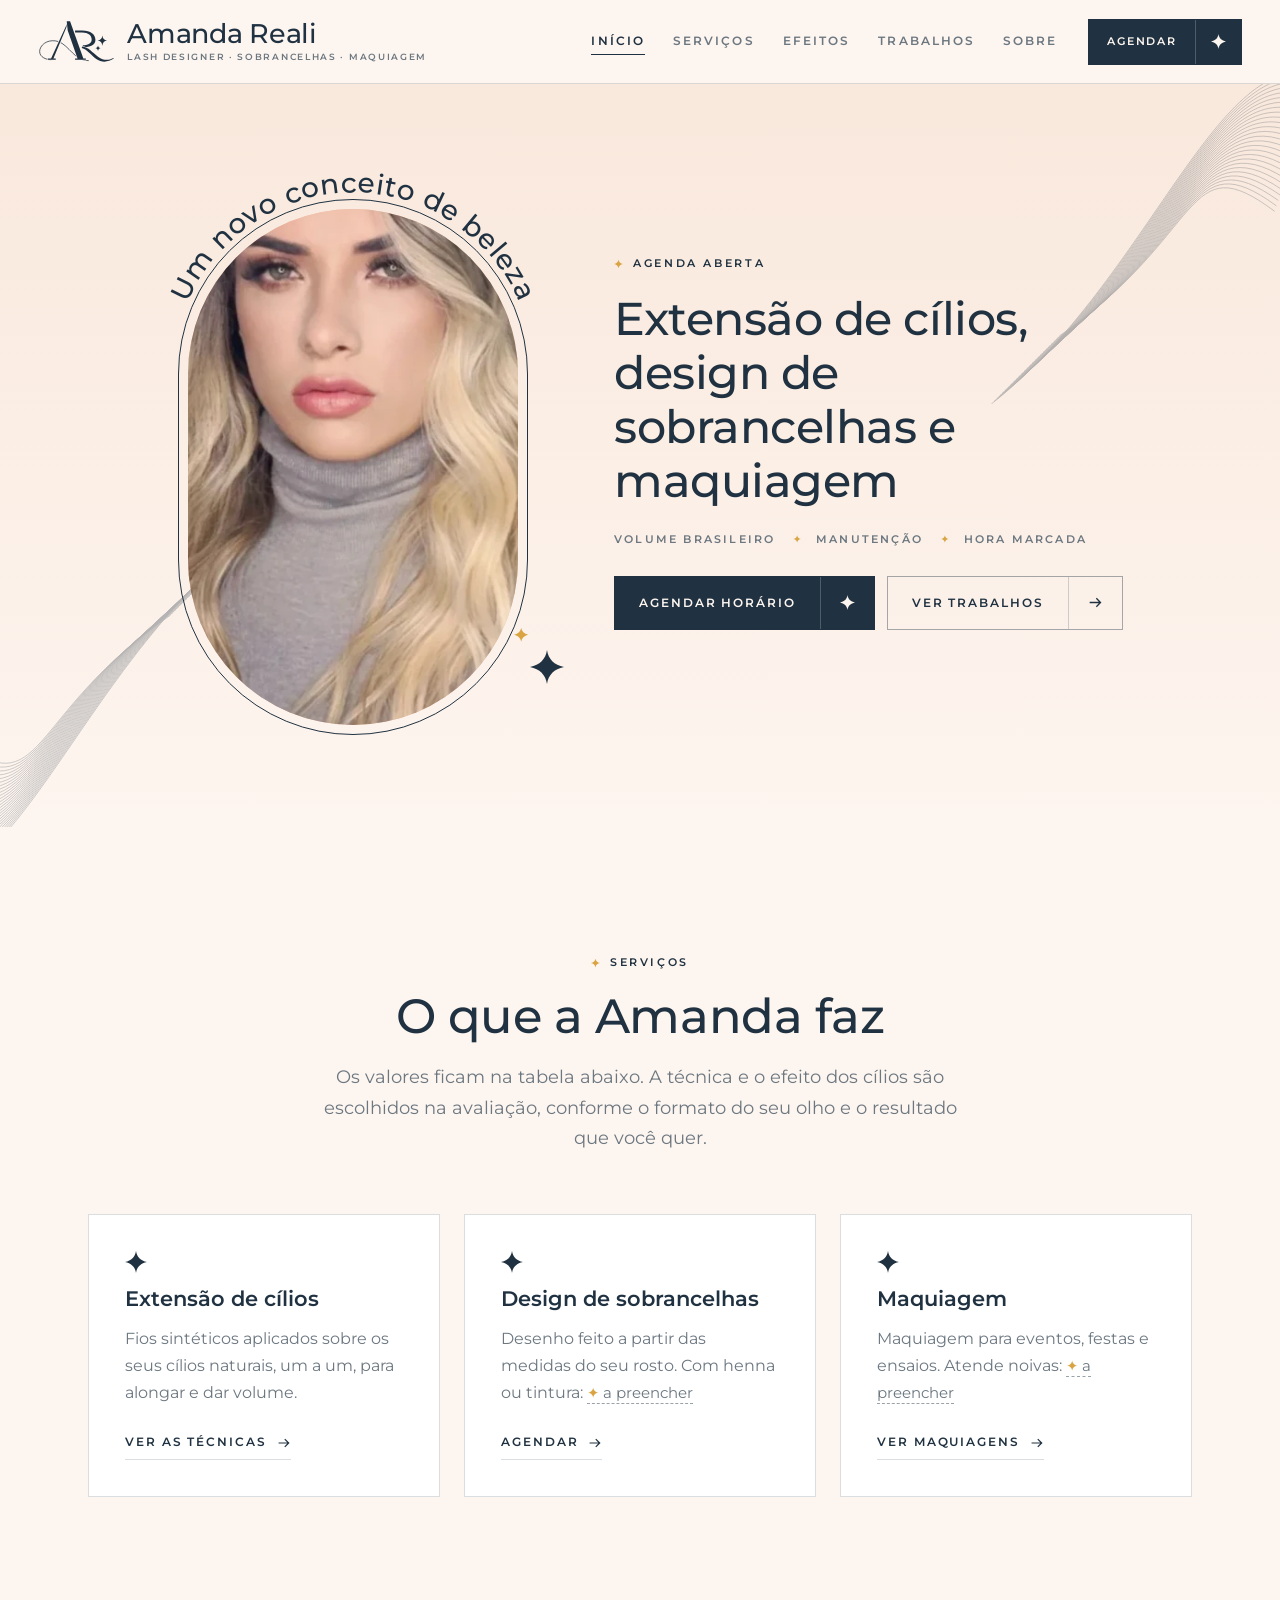
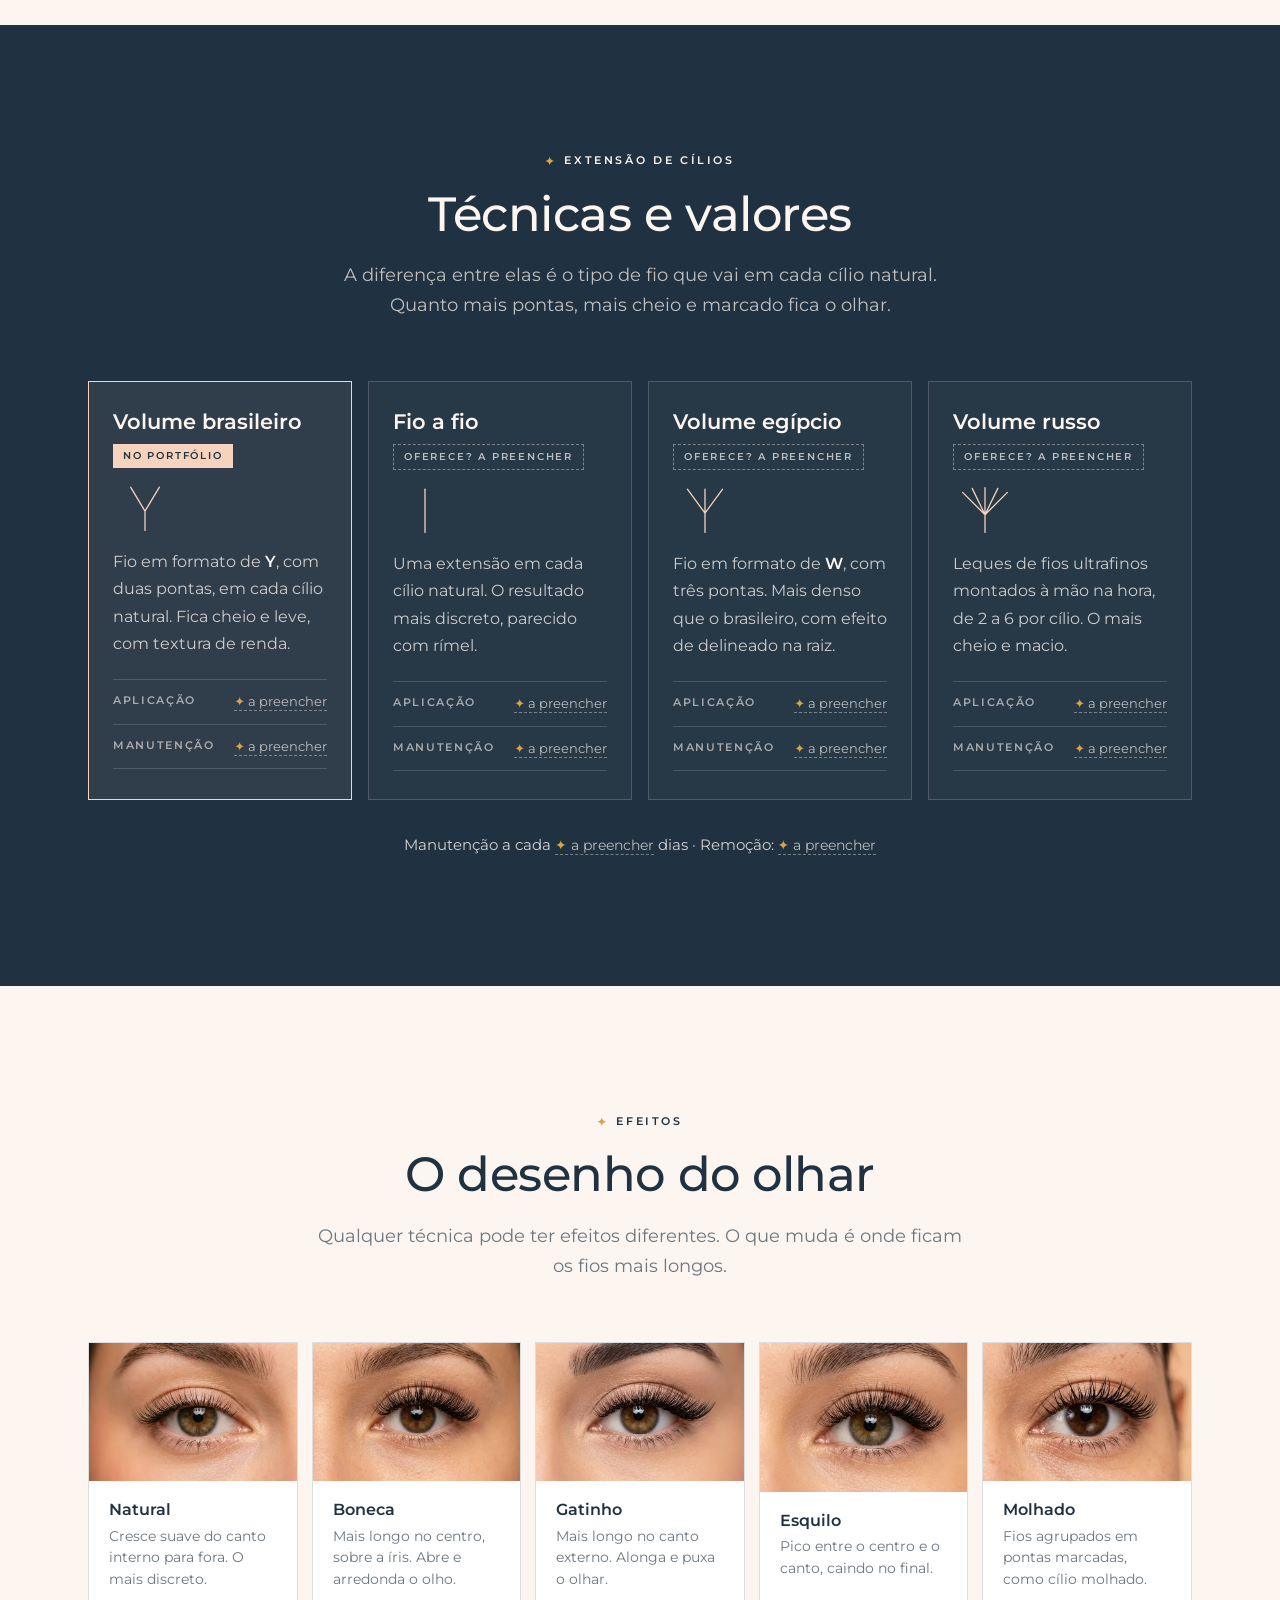
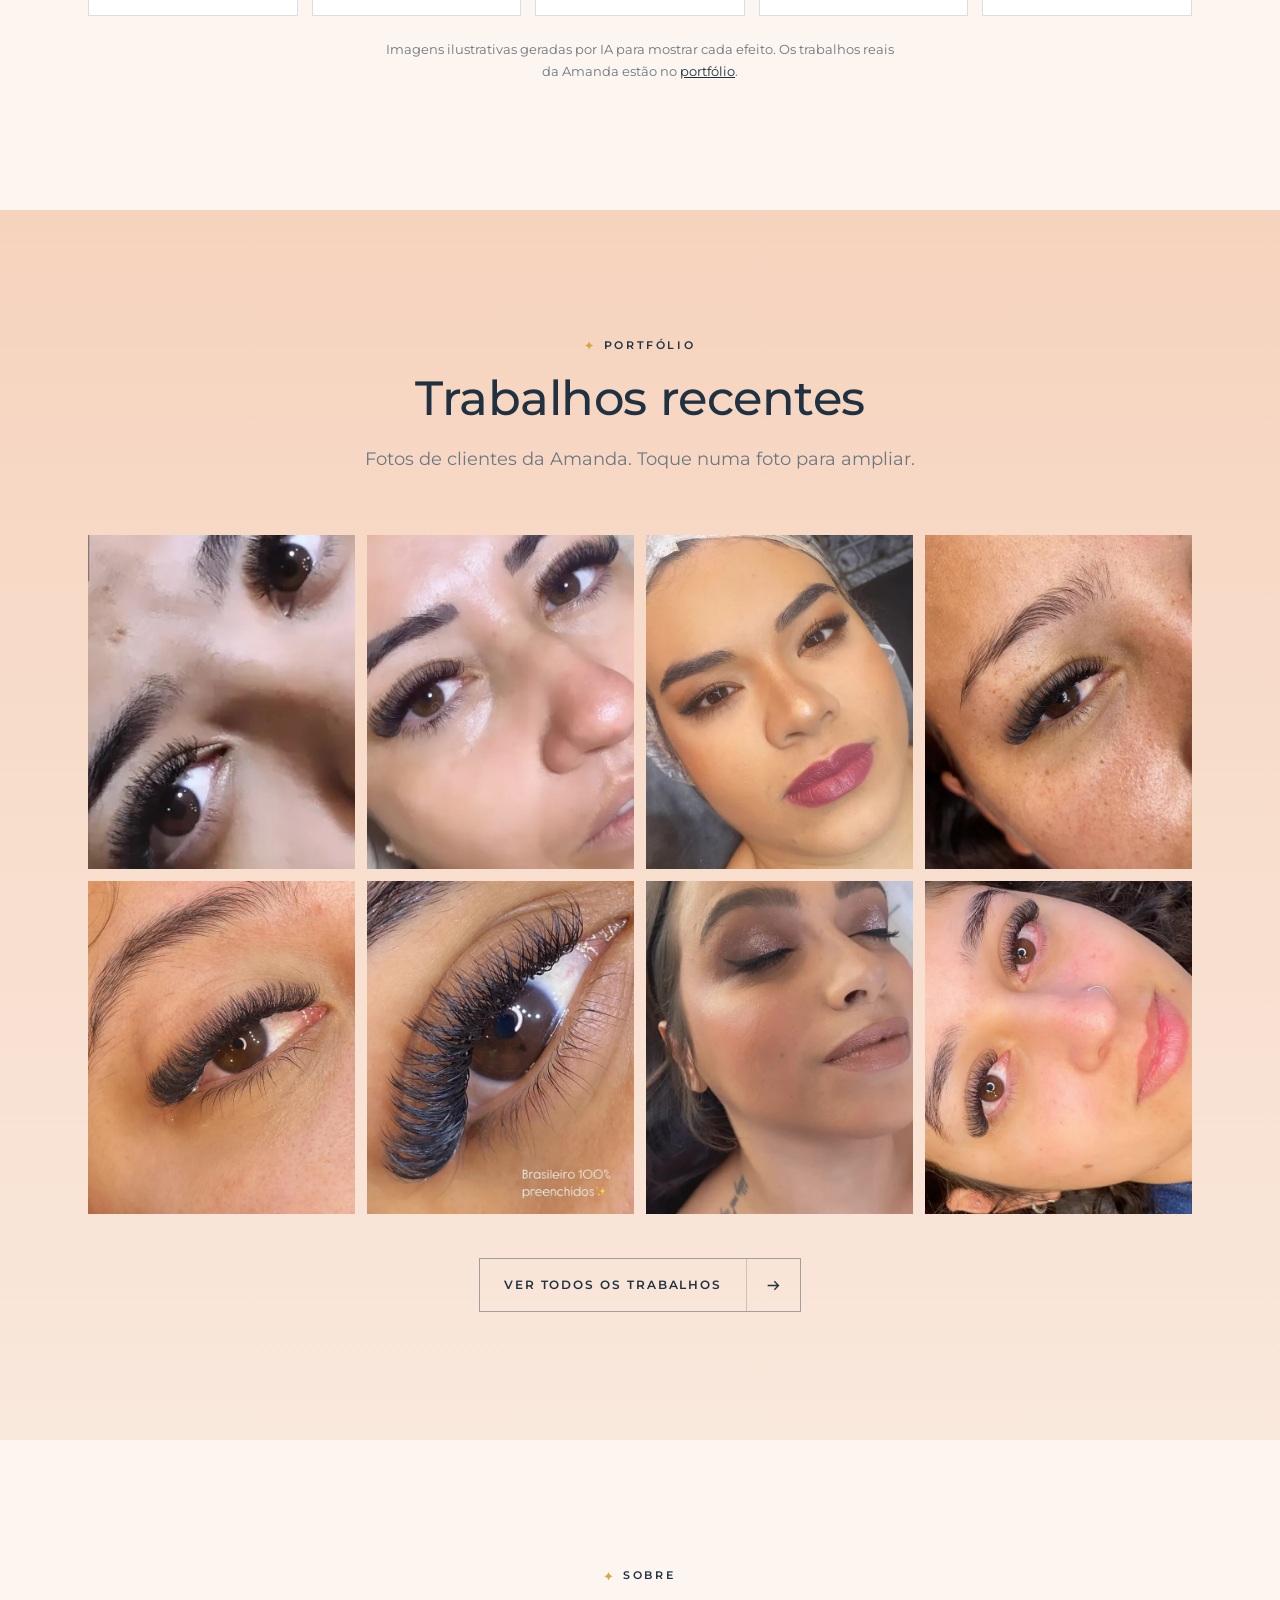
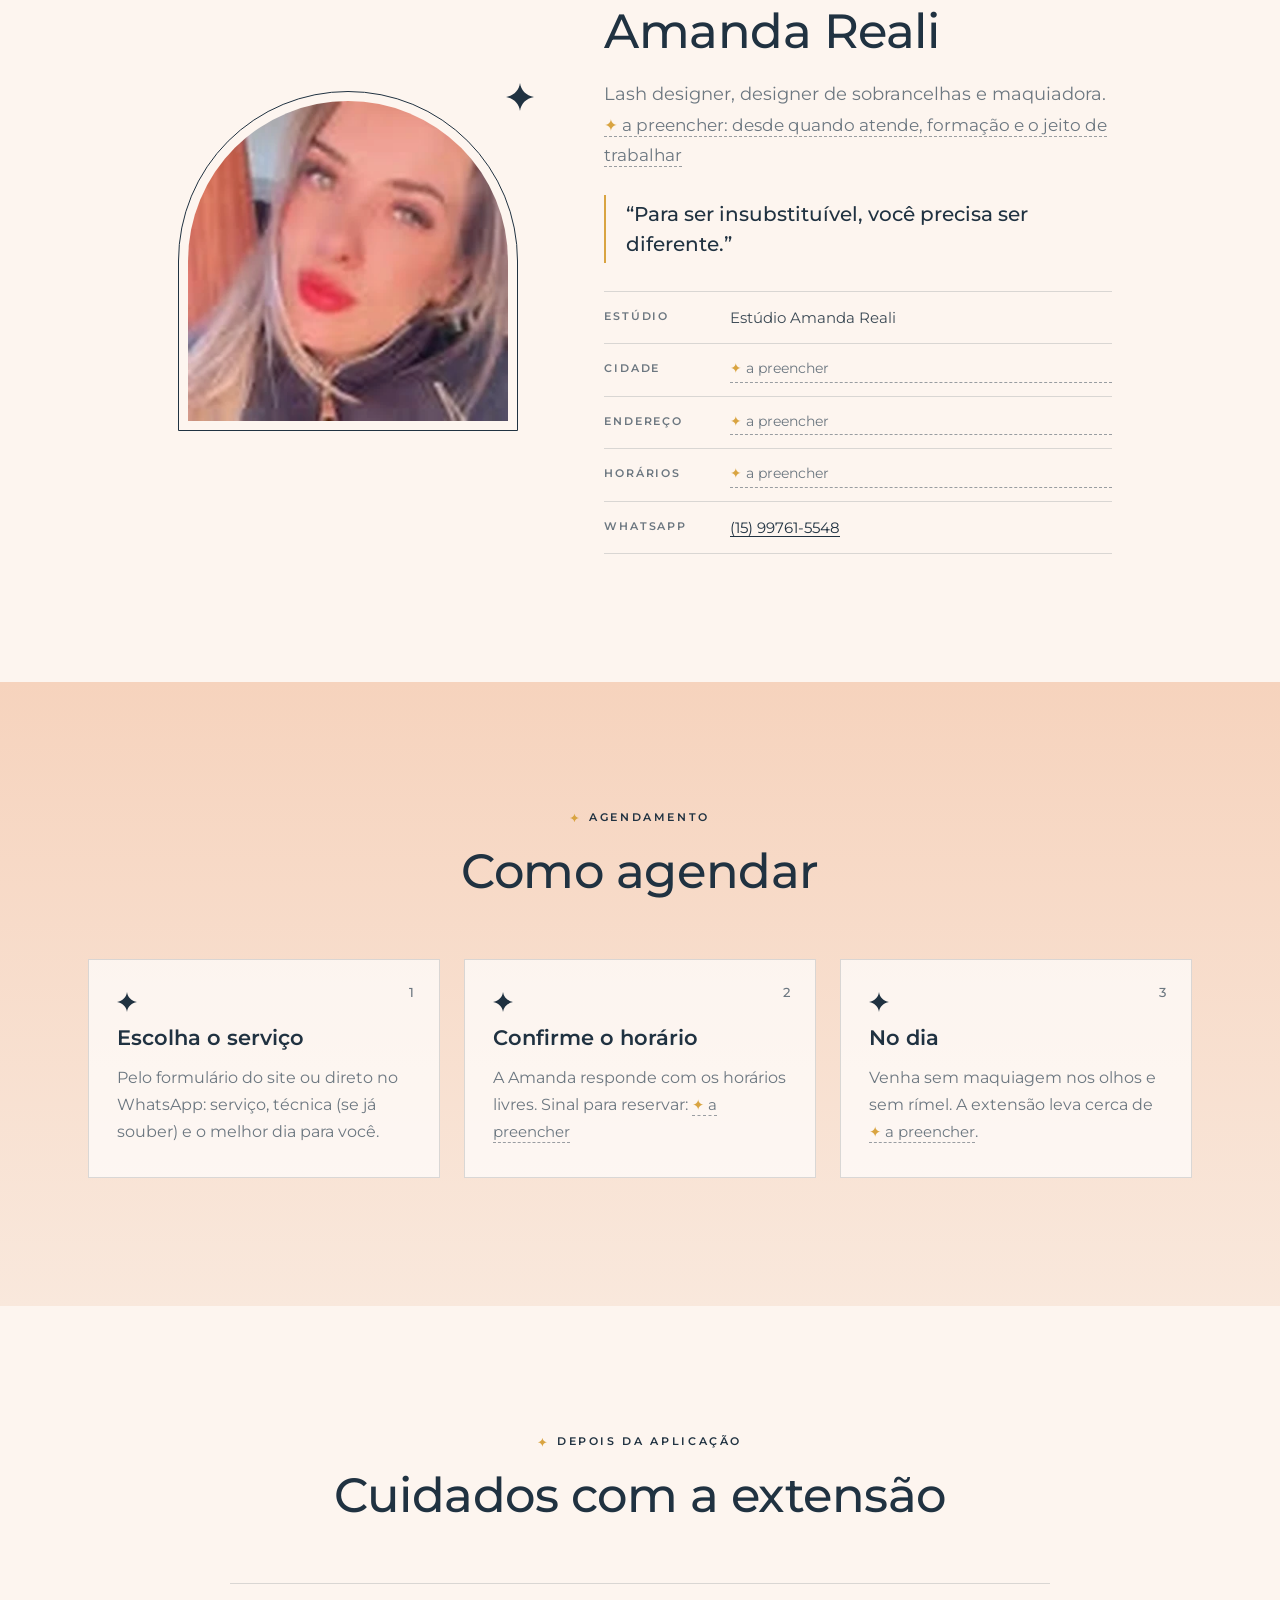
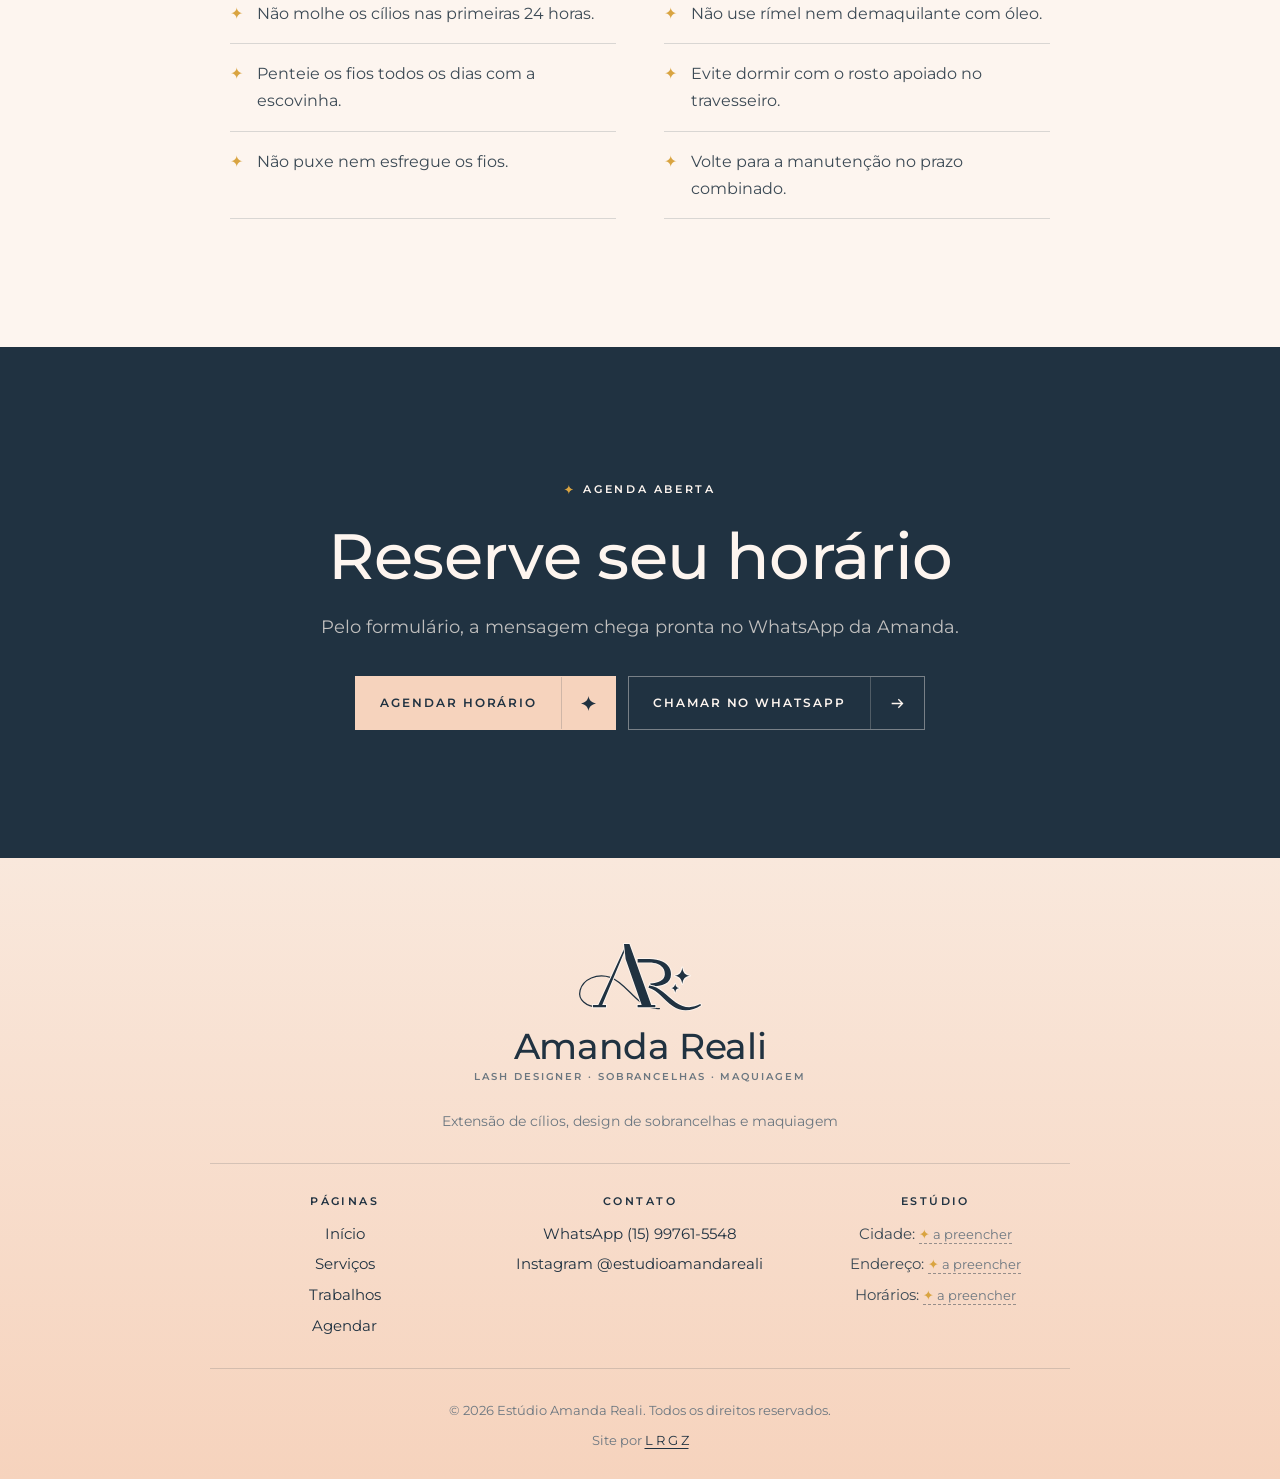
==== commit 0343d52f: "v2: nav convencional com monograma AR, favicon AR sem fundo, efeitos com imagens ilustrativas, nova " ====
--- a/index.html
+++ b/index.html
@@ -13,20 +13,22 @@
 <meta property="og:image" content="https://azeugral.github.io/amanda-reali/og-amanda.jpg">
 <meta property="og:locale" content="pt_BR">
 <link rel="icon" href="favicon.ico" sizes="any">
+<link rel="icon" href="favicon.svg" type="image/svg+xml">
 <link rel="icon" href="favicon-32.png" type="image/png" sizes="32x32">
 <link rel="apple-touch-icon" href="assets/img/icone-180.png">
 <link rel="preconnect" href="https://fonts.googleapis.com">
 <link rel="preconnect" href="https://fonts.gstatic.com" crossorigin>
 <link rel="stylesheet" href="https://fonts.googleapis.com/css2?family=Montserrat:wght@400;500;600&display=swap">
-<link rel="stylesheet" href="assets/css/site.css?v=2">
+<link rel="stylesheet" href="assets/css/site.css?v=4">
 </head>
 <body class="inicio">
 <a class="sr" href="#conteudo">Pular para o conteúdo</a>
 <div class="progresso" data-prog aria-hidden="true"><i></i></div>
-<header class="topo">
-  <a class="topo-logo" href="./" aria-label="Amanda Reali, início"><span class="marca"><span class="marca-nome">Amanda Reali<svg class="marca-brilho" viewBox="0 0 24 24" aria-hidden="true"><path d="M12 0c.9 6.4 5.1 10.6 12 12-6.9 1.4-11.1 5.6-12 12-.9-6.4-5.1-10.6-12-12C6.9 10.6 11.1 6.4 12 0z"/><path class="p" d="M21 0c.3 2.2 1.3 3.2 3 3.5-1.7.3-2.7 1.3-3 3.5-.3-2.2-1.3-3.2-3-3.5 1.7-.3 2.7-1.3 3-3.5z" transform="translate(-2 1)"/></svg></span><span class="marca-sub">Lash designer · Sobrancelhas · Maquiagem</span></span></a>
+<header class="nav">
+  <a class="nav-logo" href="./" aria-label="Amanda Reali, início"><span class="marca"><img class="marca-ar" src="assets/img/monograma.svg" alt="" width="925" height="530"><span class="marca-txt"><span class="marca-nome">Amanda Reali</span><span class="marca-sub">Lash designer · Sobrancelhas · Maquiagem</span></span></span></a>
+  <button class="nav-abrir" type="button" aria-expanded="false" aria-controls="menu"><span>Menu</span><i aria-hidden="true"></i></button>
+  <nav class="nav-menu" id="menu" aria-label="Principal"><ul class="menu"><li><a href="./" aria-current="page">Início</a></li><li><a href="./#servicos">Serviços</a></li><li><a href="./#efeitos">Efeitos</a></li><li><a href="trabalhos.html">Trabalhos</a></li><li><a href="./#sobre">Sobre</a></li></ul><a class="btn peq" href="agendar.html"><span>Agendar</span><i><svg class="i-estrela" viewBox="0 0 24 24" aria-hidden="true"><path d="M12 0c.9 6.4 5.1 10.6 12 12-6.9 1.4-11.1 5.6-12 12-.9-6.4-5.1-10.6-12-12C6.9 10.6 11.1 6.4 12 0z"/></svg></i></a></nav>
 </header>
-<nav class="barra" aria-label="Principal"><ul class="menu"><li><a href="./" aria-current="page">Início</a></li><li><a href="./#servicos">Serviços</a></li><li><a href="trabalhos.html">Trabalhos</a></li><li><a href="agendar.html">Agendar</a></li></ul></nav>
 <main id="conteudo">
 <section class="hero" aria-labelledby="hero-t">
   <svg class="fios fios-a" viewBox="0 0 300 300" aria-hidden="true"><g data-fios></g></svg>
@@ -116,7 +118,7 @@
   </div>
 </section>
 
-<section class="secao" aria-labelledby="t-efeitos">
+<section class="secao" id="efeitos" aria-labelledby="t-efeitos">
   <div class="wrap">
     <div class="cab centro">
       <p class="rot">Efeitos</p>
@@ -124,12 +126,13 @@
       <p class="lead" data-rv>Qualquer técnica pode ter efeitos diferentes. O que muda é onde ficam os fios mais longos.</p>
     </div>
     <ul class="efeitos">
-      <li data-rv><svg viewBox="0 0 120 50" aria-hidden="true"><path class="olho" d="M6 40q54-34 108 0"/><path d="M14 33l-2-8M26 26l-2-10M40 21l-1-12M54 19v-13M68 19l1-13M82 21l1-12M94 26l2-10M106 33l2-8"/></svg><h3>Natural</h3><p>Cresce suave do canto interno para fora.</p></li>
-      <li data-rv><svg viewBox="0 0 120 50" aria-hidden="true"><path class="olho" d="M6 40q54-34 108 0"/><path d="M14 33l-2-6M26 26l-2-10M40 21l-1-15M54 19V1M68 19l1-18M82 21l1-15M94 26l2-10M106 33l2-6"/></svg><h3>Boneca</h3><p>Mais longo no centro. Abre e arredonda o olho.</p></li>
-      <li data-rv><svg viewBox="0 0 120 50" aria-hidden="true"><path class="olho" d="M6 40q54-34 108 0"/><path d="M14 33l-1-5M26 26l-1-7M40 21l-1-9M54 19v-11M68 19l2-13M82 21l3-15M94 26l5-17M106 33l8-18"/></svg><h3>Gatinho</h3><p>Mais longo no canto externo. Alonga e puxa o olhar.</p></li>
-      <li data-rv><svg viewBox="0 0 120 50" aria-hidden="true"><path class="olho" d="M6 40q54-34 108 0"/><path d="M14 33l-1-5M26 26l-1-8M40 21l-1-11M54 19v-15M68 19l1-17M82 21l2-17M94 26l3-12M106 33l3-7"/></svg><h3>Esquilo</h3><p>Pico entre o centro e o canto, caindo no final.</p></li>
-      <li data-rv><svg viewBox="0 0 120 50" aria-hidden="true"><path class="olho" d="M6 40q54-34 108 0"/><path d="M14 33l-1-7M22 29l-1-12M30 25v-6M40 21l-1-16M48 20v-8M58 19l1-17M66 19v-8M76 20l1-17M86 22l1-8M96 27l3-15M106 33l2-7"/></svg><h3>Molhado</h3><p>Pontas agrupadas em fios marcados, como cílio molhado.</p></li>
+      <li data-rv><figure><img src="assets/img/efeito-natural-640.webp" alt="Ilustração do efeito Natural" loading="lazy" width="640" height="427"></figure><div><h3>Natural</h3><p>Cresce suave do canto interno para fora. O mais discreto.</p></div></li>
+      <li data-rv><figure><img src="assets/img/efeito-boneca-640.webp" alt="Ilustração do efeito Boneca" loading="lazy" width="640" height="427"></figure><div><h3>Boneca</h3><p>Mais longo no centro, sobre a íris. Abre e arredonda o olho.</p></div></li>
+      <li data-rv><figure><img src="assets/img/efeito-gatinho-640.webp" alt="Ilustração do efeito Gatinho" loading="lazy" width="640" height="427"></figure><div><h3>Gatinho</h3><p>Mais longo no canto externo. Alonga e puxa o olhar.</p></div></li>
+      <li data-rv><figure><img src="assets/img/efeito-esquilo-640.webp" alt="Ilustração do efeito Esquilo" loading="lazy" width="640" height="427"></figure><div><h3>Esquilo</h3><p>Pico entre o centro e o canto, caindo no final.</p></div></li>
+      <li data-rv><figure><img src="assets/img/efeito-molhado-640.webp" alt="Ilustração do efeito Molhado" loading="lazy" width="640" height="427"></figure><div><h3>Molhado</h3><p>Fios agrupados em pontas marcadas, como cílio molhado.</p></div></li>
     </ul>
+    <p class="efeitos-nota">Imagens ilustrativas geradas por IA para mostrar cada efeito. Os trabalhos reais da Amanda estão no <a href="trabalhos.html">portfólio</a>.</p>
   </div>
 </section>
 
@@ -148,7 +151,8 @@
 <section class="secao" id="sobre" aria-labelledby="t-sobre">
   <div class="wrap sobre">
     <figure class="sobre-foto" data-rv>
-      <div class="arco-foto"><img src="assets/img/amanda-358.webp" alt="Amanda Reali" loading="lazy" width="358" height="606"></div>
+      <div class="sobre-quadro"><img src="assets/img/amanda-sobre-400.webp" alt="Amanda Reali" loading="lazy" width="400" height="400"></div>
+      <span class="sobre-brilho"><svg class="i-estrela" viewBox="0 0 24 24" aria-hidden="true"><path d="M12 0c.9 6.4 5.1 10.6 12 12-6.9 1.4-11.1 5.6-12 12-.9-6.4-5.1-10.6-12-12C6.9 10.6 11.1 6.4 12 0z"/></svg></span>
     </figure>
     <div class="sobre-texto">
       <p class="rot" data-rv>Sobre</p>
@@ -211,7 +215,7 @@
 </main>
 <footer class="rodape">
   <div class="wrap">
-    <a class="rodape-logo" href="./" aria-label="Amanda Reali, início"><span class="marca"><span class="marca-nome">Amanda Reali<svg class="marca-brilho" viewBox="0 0 24 24" aria-hidden="true"><path d="M12 0c.9 6.4 5.1 10.6 12 12-6.9 1.4-11.1 5.6-12 12-.9-6.4-5.1-10.6-12-12C6.9 10.6 11.1 6.4 12 0z"/><path class="p" d="M21 0c.3 2.2 1.3 3.2 3 3.5-1.7.3-2.7 1.3-3 3.5-.3-2.2-1.3-3.2-3-3.5 1.7-.3 2.7-1.3 3-3.5z" transform="translate(-2 1)"/></svg></span><span class="marca-sub">Lash designer · Sobrancelhas · Maquiagem</span></span></a>
+    <a class="rodape-logo" href="./" aria-label="Amanda Reali, início"><span class="marca"><img class="marca-ar" src="assets/img/monograma.svg" alt="" width="925" height="530"><span class="marca-txt"><span class="marca-nome">Amanda Reali</span><span class="marca-sub">Lash designer · Sobrancelhas · Maquiagem</span></span></span></a>
     <p class="rodape-frase">Extensão de cílios, design de sobrancelhas e maquiagem</p>
     <div class="colunas">
       <div><h4>Páginas</h4><ul><li><a href="./">Início</a></li><li><a href="./#servicos">Serviços</a></li><li><a href="trabalhos.html">Trabalhos</a></li><li><a href="agendar.html">Agendar</a></li></ul></div>
@@ -227,7 +231,7 @@
   <div class="lb-palco"><img alt=""></div>
   <div class="lb-base"><button type="button" data-ant aria-label="Anterior">&larr;</button><span class="rot" data-leg></span><button type="button" data-prox aria-label="Próxima">&rarr;</button></div>
 </div>
-<script src="assets/js/obras.js?v=2"></script>
-<script src="assets/js/site.js?v=2"></script>
+<script src="assets/js/obras.js?v=4"></script>
+<script src="assets/js/site.js?v=4"></script>
 </body>
 </html>
--- a/assets/css/site.css
+++ b/assets/css/site.css
@@ -46,31 +46,52 @@
 .a-preencher{color:var(--cinza);font-style:normal;font-size:.92em;border-bottom:1px dashed rgba(32,50,65,.45);padding-bottom:1px}
 .a-preencher::before{content:"✦ ";color:var(--ouro)}
 
-/* ---------- topo: marca centralizada, menu logo abaixo ---------- */
-.topo{display:grid;place-items:center;padding:clamp(30px,4.6vw,56px) var(--g);background:linear-gradient(180deg,var(--pessego),var(--creme2))}
-.topo-logo{display:block;text-decoration:none}
-.marca{display:grid;justify-items:center;gap:10px;color:var(--tinta)}
-.marca-nome{position:relative;font:500 clamp(34px,6.4vw,56px)/1 var(--fonte);letter-spacing:-.015em;white-space:nowrap}
-.marca-brilho{position:absolute;right:-.62em;top:-.42em;width:.5em;height:.5em;fill:var(--tinta)}
+/* ---------- nav convencional: logo na esquerda máxima, menu à direita; gaveta no celular ---------- */
+.nav{position:sticky;top:0;z-index:40;display:flex;align-items:center;justify-content:space-between;gap:16px;min-height:68px;padding:10px var(--g);background:rgba(253,245,239,.92);backdrop-filter:blur(12px);-webkit-backdrop-filter:blur(12px);border-bottom:1px solid var(--linha);transition:background .35s var(--ease)}
+.nav-logo{display:block;text-decoration:none;flex:none;position:relative;z-index:2}
+.marca{display:flex;align-items:center;gap:12px;color:var(--tinta)}
+.marca-ar{width:auto;height:34px;flex:none}
+.marca-txt{display:grid;justify-items:start;gap:5px}
+@media (min-width:1080px){.marca-ar{height:44px}}
+.marca-nome{position:relative;font:500 22px/1 var(--fonte);letter-spacing:-.01em;white-space:nowrap}
+.marca-brilho{position:absolute;right:-.62em;top:-.4em;width:.5em;height:.5em;fill:var(--tinta)}
 .marca-brilho .p{fill:var(--ouro)}
-.marca-sub{font:600 clamp(9px,1.5vw,12px)/1.4 var(--fonte);letter-spacing:.26em;text-transform:uppercase;white-space:nowrap}
-body.interna .topo{padding:clamp(22px,3vw,32px) var(--g)}
-body.interna .marca-nome{font-size:clamp(28px,4.4vw,38px)}
-.marca{opacity:0;transform:translateY(8px);transition:opacity .9s var(--ease),transform .9s var(--ease)}
-.pronto .marca{opacity:1;transform:none}
-.barra{position:sticky;top:0;z-index:40;background:rgba(253,245,239,.9);backdrop-filter:blur(12px);-webkit-backdrop-filter:blur(12px);border-top:1px solid var(--linha);border-bottom:1px solid var(--linha)}
-.menu{display:flex;justify-content:center;gap:clamp(4px,4.5vw,60px);max-width:var(--max);margin:0 auto;padding:0 var(--g);list-style:none}
-.menu a{position:relative;display:inline-flex;align-items:center;font:600 12px/1 var(--fonte);letter-spacing:.18em;text-transform:uppercase;text-decoration:none;padding:20px 6px;color:var(--cinza);transition:color .3s var(--ease)}
-.menu a::before{content:"";position:absolute;left:6px;right:6px;bottom:-1px;height:2px;background:var(--tinta);transform:scaleX(0);transition:transform .4s var(--ease)}
-.menu a:hover{color:var(--tinta)}
-.menu a:hover::before{transform:scaleX(.4)}
-.menu a[aria-current]{color:var(--tinta)}
-.menu a[aria-current]::before{transform:scaleX(1)}
-@media (max-width:640px){
-  .menu{justify-content:space-between;padding:0 calc(var(--g) - 4px)}
-  .menu a{font-size:10.5px;letter-spacing:.1em;padding:17px 4px}
+.marca-sub{font:600 7.5px/1.3 var(--fonte);letter-spacing:.2em;text-transform:uppercase;white-space:nowrap;color:var(--cinza)}
+.nav-abrir{position:relative;z-index:2;display:inline-flex;align-items:center;gap:12px;min-height:44px;padding:0 0 0 14px;background:none;border:0;cursor:pointer;font:600 11px/1 var(--fonte);letter-spacing:.2em;text-transform:uppercase;color:var(--tinta);-webkit-tap-highlight-color:transparent}
+.nav-abrir i{position:relative;width:22px;height:9px}
+.nav-abrir i::before,.nav-abrir i::after{content:"";position:absolute;left:0;right:0;height:1.5px;background:currentColor;transition:transform .4s var(--ease),top .4s var(--ease)}
+.nav-abrir i::before{top:0}
+.nav-abrir i::after{top:7.5px}
+.nav-abrir[aria-expanded=true] i::before{top:3.75px;transform:rotate(45deg)}
+.nav-abrir[aria-expanded=true] i::after{top:3.75px;transform:rotate(-45deg)}
+.nav-menu{position:fixed;inset:0;z-index:1;display:flex;flex-direction:column;justify-content:center;gap:36px;padding:96px var(--g) 40px;background:var(--creme);opacity:0;visibility:hidden;transition:opacity .4s var(--ease),visibility .4s}
+.nav-menu.aberta{opacity:1;visibility:visible}
+.menu{list-style:none;margin:0;padding:0;display:grid}
+.menu a{display:flex;align-items:center;justify-content:space-between;padding:16px 0;border-bottom:1px solid var(--linha);font:500 clamp(24px,7vw,32px)/1.1 var(--fonte);color:var(--tinta);text-decoration:none;transform:translateY(10px);opacity:0;transition:transform .5s var(--ease),opacity .5s var(--ease)}
+.nav-menu.aberta .menu a{transform:none;opacity:1}
+.nav-menu.aberta li:nth-child(2) a{transition-delay:.04s}
+.nav-menu.aberta li:nth-child(3) a{transition-delay:.08s}
+.nav-menu.aberta li:nth-child(4) a{transition-delay:.12s}
+.nav-menu.aberta li:nth-child(5) a{transition-delay:.16s}
+.menu a[aria-current]::after{content:"";width:12px;height:12px;background:var(--ouro);clip-path:path("M6 0C6.4 3.2 8.6 5.3 12 6 8.6 6.7 6.4 8.8 6 12 5.6 8.8 3.4 6.7 0 6 3.4 5.3 5.6 3.2 6 0Z")}
+.nav-menu .btn{align-self:stretch}
+@media (min-width:380px){.marca-nome{font-size:24px}.marca-sub{font-size:8px}}
+@media (min-width:1080px){
+  .nav{min-height:84px;padding:0 clamp(24px,3vw,48px)}
+  .marca-nome{font-size:27px}
+  .marca-sub{font-size:8.5px}
+  .nav-abrir{display:none}
+  .nav-menu{position:static;flex-direction:row;align-items:center;gap:clamp(20px,2.4vw,40px);padding:0;background:none;opacity:1;visibility:visible}
+  .menu{display:flex;gap:clamp(18px,2.2vw,36px)}
+  .menu a{position:relative;padding:8px 0;border:0;font:600 11.5px/1 var(--fonte);letter-spacing:.18em;text-transform:uppercase;color:var(--cinza);opacity:1;transform:none;transition:color .3s var(--ease)}
+  .menu a::before{content:"";position:absolute;left:0;right:0;bottom:0;height:1.5px;background:var(--tinta);transform:scaleX(0);transform-origin:left;transition:transform .4s var(--ease)}
+  .menu a:hover,.menu a[aria-current]{color:var(--tinta)}
+  .menu a:hover::before,.menu a[aria-current]::before{transform:scaleX(1)}
+  .menu a[aria-current]::after{display:none}
+  .nav-menu .btn{align-self:auto}
 }
-@media (max-width:350px){.menu a{font-size:9.5px;letter-spacing:.05em}}
+.marca{opacity:0;transition:opacity .8s var(--ease)}
+.pronto .marca{opacity:1}
 
 /* ---------- botões: duas células retas, rótulo + ícone; a célula do ícone gira a estrela ---------- */
 .btn{display:inline-flex;align-items:stretch;min-height:54px;padding:0;text-decoration:none;font:600 12px/1 var(--fonte);letter-spacing:.16em;text-transform:uppercase;cursor:pointer;border:1px solid var(--tinta);background:var(--tinta);color:var(--creme);position:relative;overflow:hidden;isolation:isolate;transition:color .4s var(--ease),background .4s var(--ease),border-color .4s var(--ease),transform .2s var(--ease);-webkit-tap-highlight-color:transparent}
@@ -91,6 +112,9 @@
 .tinta .btn.linha{color:var(--creme);border-color:rgba(253,245,239,.4)}
 .tinta .btn.linha>i{border-left-color:rgba(253,245,239,.22)}
 @media (hover:hover){.tinta .btn.linha:hover{background:rgba(253,245,239,.06);border-color:var(--creme)}}
+.btn.peq{min-height:46px;font-size:11px}
+.btn.peq>span{padding:0 18px}
+.btn.peq>i{width:46px}
 .acoes{display:flex;flex-wrap:wrap;gap:12px}
 .centro .acoes{justify-content:center}
 .link{font:600 12px/1.4 var(--fonte);letter-spacing:.16em;text-transform:uppercase;text-decoration:none;display:inline-flex;gap:10px;align-items:center;padding:8px 0;color:var(--tinta);border-bottom:1px solid var(--linha);transition:border-color .35s var(--ease),gap .35s var(--ease)}
@@ -177,16 +201,23 @@
 .tecnica dd{margin:0;text-align:right}
 .tecnicas-nota{text-align:center;margin:32px 0 0;font-size:15px}
 
-/* ---------- efeitos ---------- */
-.efeitos{list-style:none;margin:0;padding:0;display:grid;grid-template-columns:repeat(2,1fr);gap:12px}
-@media (min-width:720px){.efeitos{grid-template-columns:repeat(3,1fr)}}
+/* ---------- efeitos: fotos ilustrativas ---------- */
+.efeitos{list-style:none;margin:0;padding:0;display:grid;gap:14px}
+@media (min-width:600px){.efeitos{grid-template-columns:1fr 1fr}}
 @media (min-width:1080px){.efeitos{grid-template-columns:repeat(5,1fr)}}
-.efeitos li{display:grid;gap:8px;align-content:start;justify-items:center;text-align:center;padding:24px 16px;border:1px solid var(--linha);background:#fff}
-.efeitos svg{width:100%;max-width:130px;height:auto;fill:none;stroke:var(--tinta);stroke-width:1.5;stroke-linecap:round;overflow:visible}
-.efeitos .olho{stroke-width:2}
+.efeitos li{display:grid;grid-template-columns:minmax(0,42%) 1fr;align-items:center;background:#fff;border:1px solid var(--linha);overflow:hidden}
+@media (min-width:600px){.efeitos li{grid-template-columns:1fr;align-items:start}}
+.efeitos figure{margin:0;align-self:stretch;min-width:0;min-height:118px;overflow:hidden;background:var(--pessego2)}
+@media (min-width:600px){.efeitos figure{aspect-ratio:3/2;min-height:0}}
+.efeitos img{width:100%;height:100%;object-fit:cover;transition:transform .9s var(--ease)}
+.efeitos li:hover img{transform:scale(1.05)}
+.efeitos li>div{display:grid;gap:6px;padding:16px 18px}
+@media (min-width:600px){.efeitos li>div{padding:20px 20px 24px}}
 .efeitos h3{font-size:16px}
 .efeitos p{margin:0;font-size:14px;line-height:1.55;color:var(--cinza)}
-@media (max-width:719px){.efeitos li:last-child{grid-column:1/-1}}
+@media (min-width:600px) and (max-width:1079px){.efeitos li:last-child{grid-column:1/-1;grid-template-columns:1fr 1fr;align-items:center}.efeitos li:last-child figure{aspect-ratio:3/2}}
+.efeitos-nota{margin:22px auto 0;text-align:center;font-size:13px;color:var(--cinza);max-width:40em}
+.efeitos-nota a{color:var(--tinta)}
 
 /* ---------- grade de fotos ---------- */
 .grade{display:grid;grid-template-columns:repeat(2,1fr);gap:8px}
@@ -210,15 +241,19 @@
 
 /* ---------- sobre ---------- */
 .sobre{display:grid;gap:56px;align-items:center}
-.sobre-foto{position:relative;margin:0 auto;width:min(280px,70vw)}
-.sobre-foto::after{content:"";position:absolute;inset:-10px;border:1px solid var(--tinta);border-radius:999px;pointer-events:none}
+.sobre-foto{position:relative;margin:0 auto;width:min(260px,66vw)}
+.sobre-quadro{aspect-ratio:1;border-radius:999px 999px 0 0;overflow:hidden;background:var(--pessego2)}
+.sobre-quadro img{width:100%;height:100%;object-fit:cover}
+.sobre-foto::after{content:"";position:absolute;inset:-10px -10px auto;bottom:-10px;border:1px solid var(--tinta);border-radius:999px 999px 0 0;pointer-events:none}
+.sobre-brilho{position:absolute;right:-26px;top:-18px;width:28px;height:28px;color:var(--tinta)}
+.sobre-brilho svg{width:100%;height:100%}
 .sobre-texto{display:grid;gap:20px;justify-items:start}
 .frase{margin:4px 0 0;padding:4px 0 4px 20px;border-left:2px solid var(--ouro);font:500 clamp(17px,1.8vw,20px)/1.5 var(--fonte);color:var(--tinta)}
 .fatos{list-style:none;padding:0;margin:8px 0 0;width:100%;border-top:1px solid var(--linha)}
 .fatos li{display:grid;grid-template-columns:110px 1fr;gap:16px;padding:13px 0;border-bottom:1px solid var(--linha);font-size:15px}
 .fatos li>span:first-child{font:600 10.5px/2.2 var(--fonte);letter-spacing:.18em;text-transform:uppercase;color:var(--cinza)}
 .fatos a{color:var(--tinta);text-underline-offset:3px}
-@media (min-width:960px){.sobre{grid-template-columns:auto 1fr;gap:96px;max-width:1040px}.sobre-foto{width:300px;margin:0 0 0 20px}}
+@media (min-width:960px){.sobre{grid-template-columns:auto 1fr;gap:96px;max-width:1040px}.sobre-foto{width:320px;margin:0 0 0 20px}}
 
 /* ---------- passos ---------- */
 .passos{list-style:none;margin:0;padding:0;display:grid;gap:16px}
@@ -245,6 +280,9 @@
 .rodape{padding:clamp(56px,7vw,84px) 0 28px;background:linear-gradient(180deg,var(--creme2),var(--pessego));text-align:center}
 .rodape .wrap{display:grid;justify-items:center;gap:30px}
 .rodape-logo{text-decoration:none}
+.rodape-logo .marca{flex-direction:column;gap:14px}
+.rodape-logo .marca-ar{height:72px}
+.rodape-logo .marca-txt{justify-items:center}
 .rodape-logo .marca-nome{font-size:clamp(28px,3.6vw,36px)}
 .rodape-logo .marca-sub{font-size:9.5px}
 .rodape-frase{font-size:14px;color:var(--cinza);margin:-6px 0 0}
@@ -315,5 +353,7 @@
 .p404{min-height:70svh;display:flex;align-items:center}
 .p404 .lead{margin:24px auto 32px}
 @media (max-width:479px){.acoes .btn,.envio .btn{flex:1 1 100%}.btn>span{flex:1;justify-content:center}}
-@media (max-width:400px){.marca-sub,.rodape-logo .marca-sub{font-size:8.5px;letter-spacing:.14em}}
-@media (max-width:340px){.marca-sub,.rodape-logo .marca-sub{white-space:normal;text-align:center;max-width:240px}}
+@media (max-width:479px){.nav .marca-sub{display:none}.nav .marca-nome{font-size:20px}.nav .marca-ar{height:30px}.nav .marca{gap:10px}}
+.rodape-logo .marca-sub{white-space:normal;text-align:center;line-height:1.7}
+@media (max-width:359px){.nav{gap:8px}.nav .marca-nome{font-size:18px}.nav .marca-ar{height:26px}.nav-abrir{padding-left:6px;gap:8px}}
+.nav.menu-aberto{backdrop-filter:none;-webkit-backdrop-filter:none;background:var(--creme)}
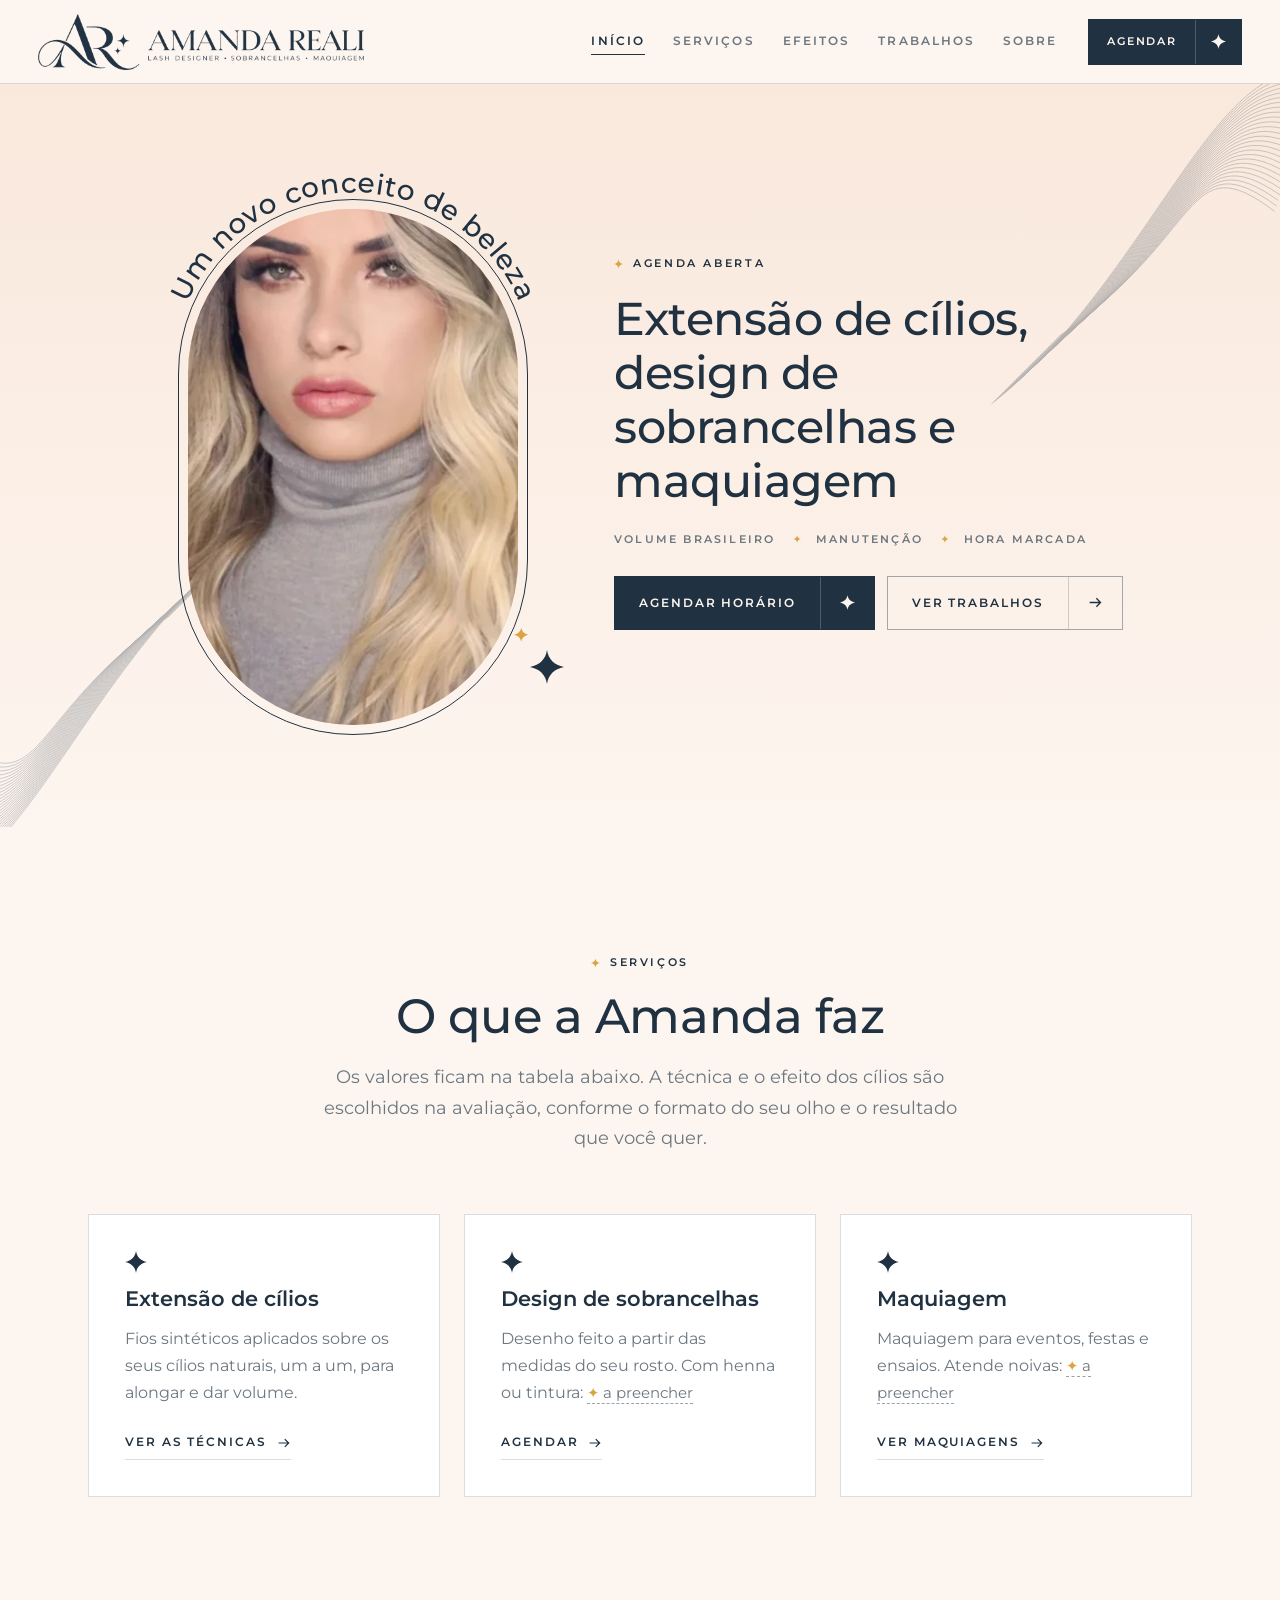
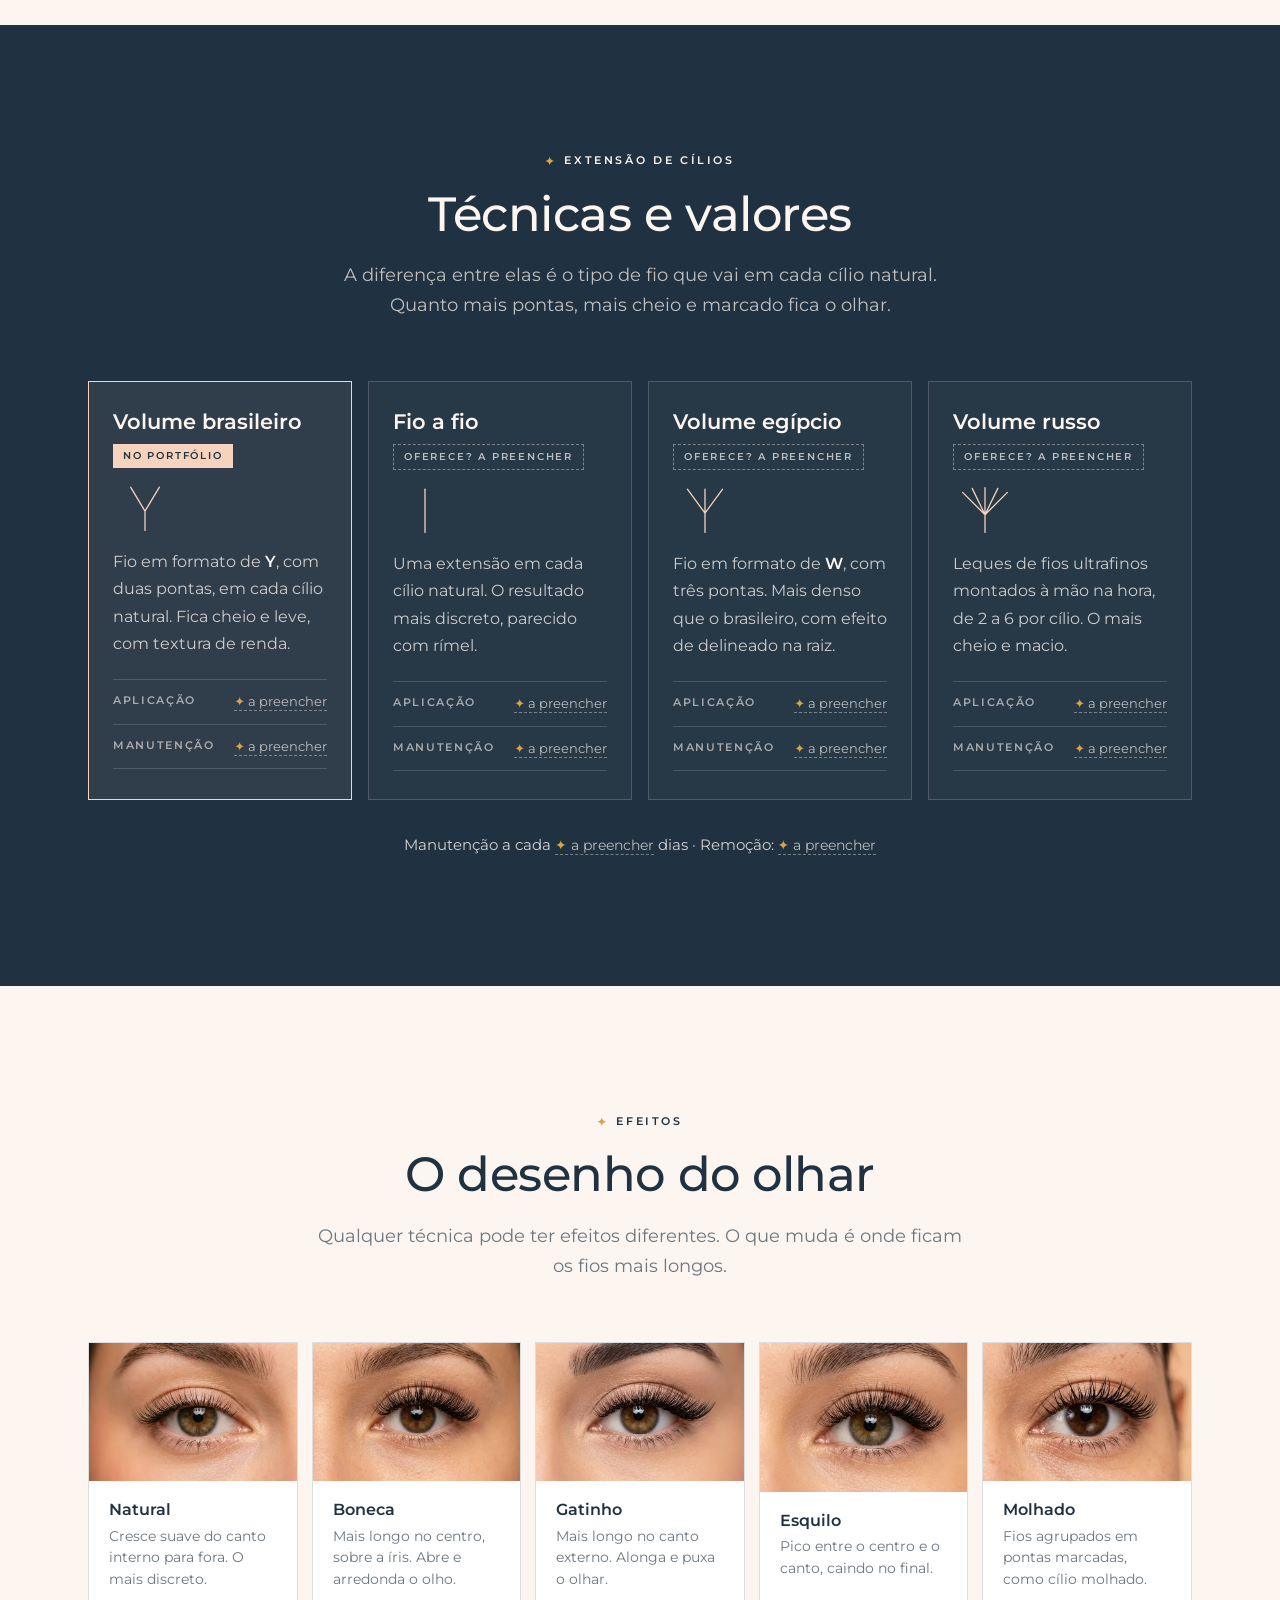
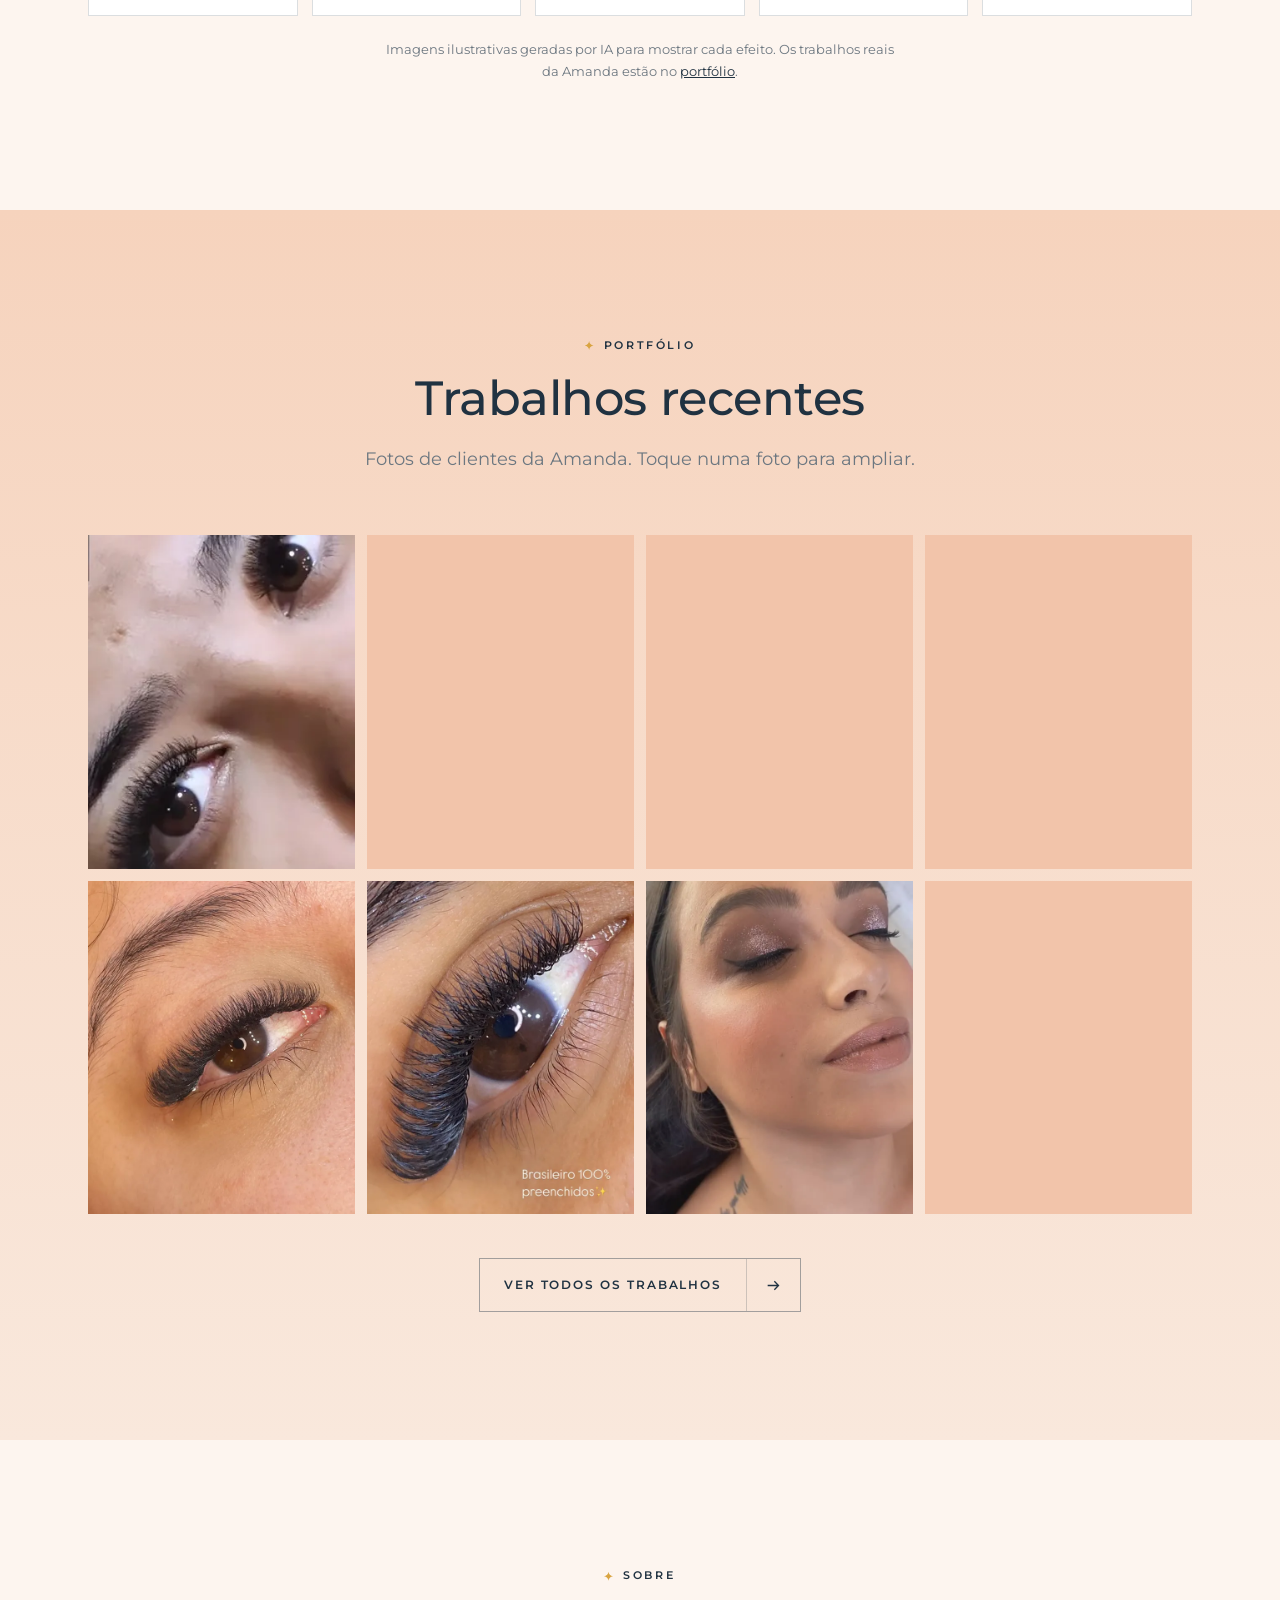
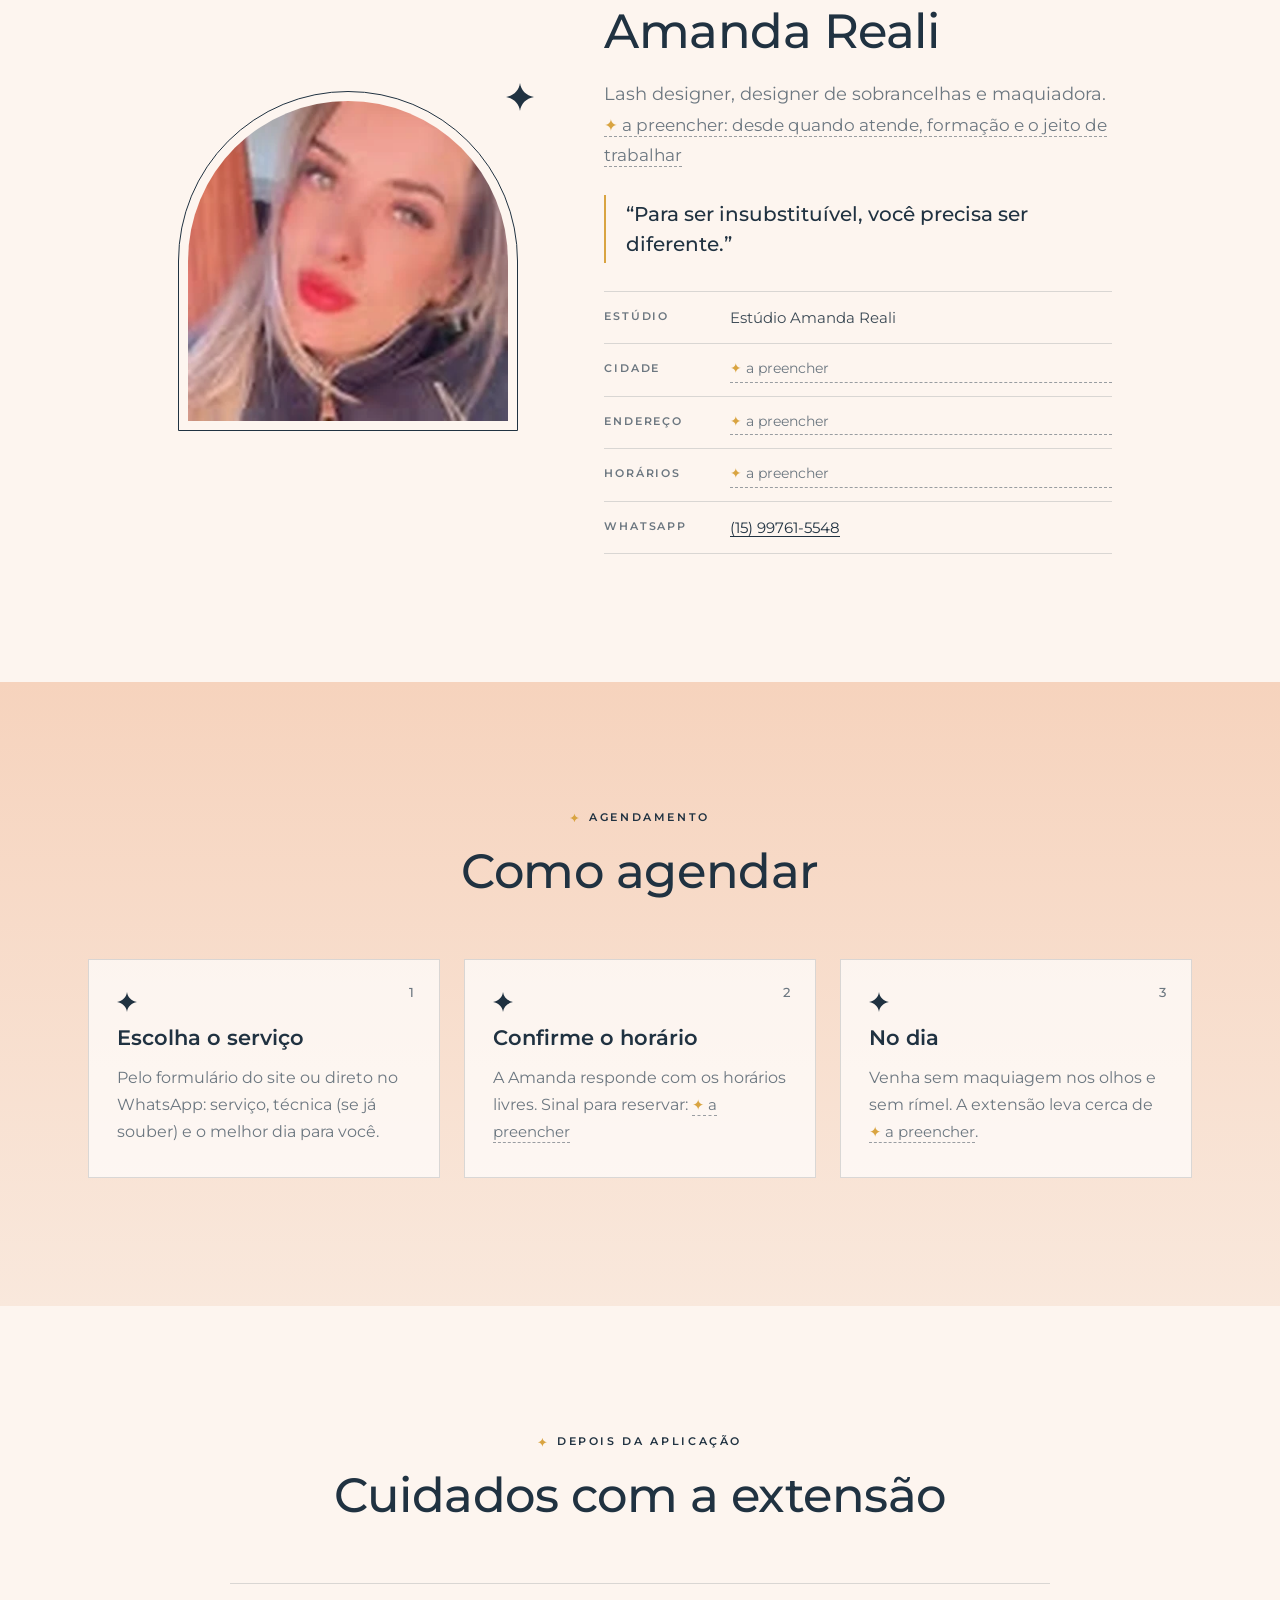
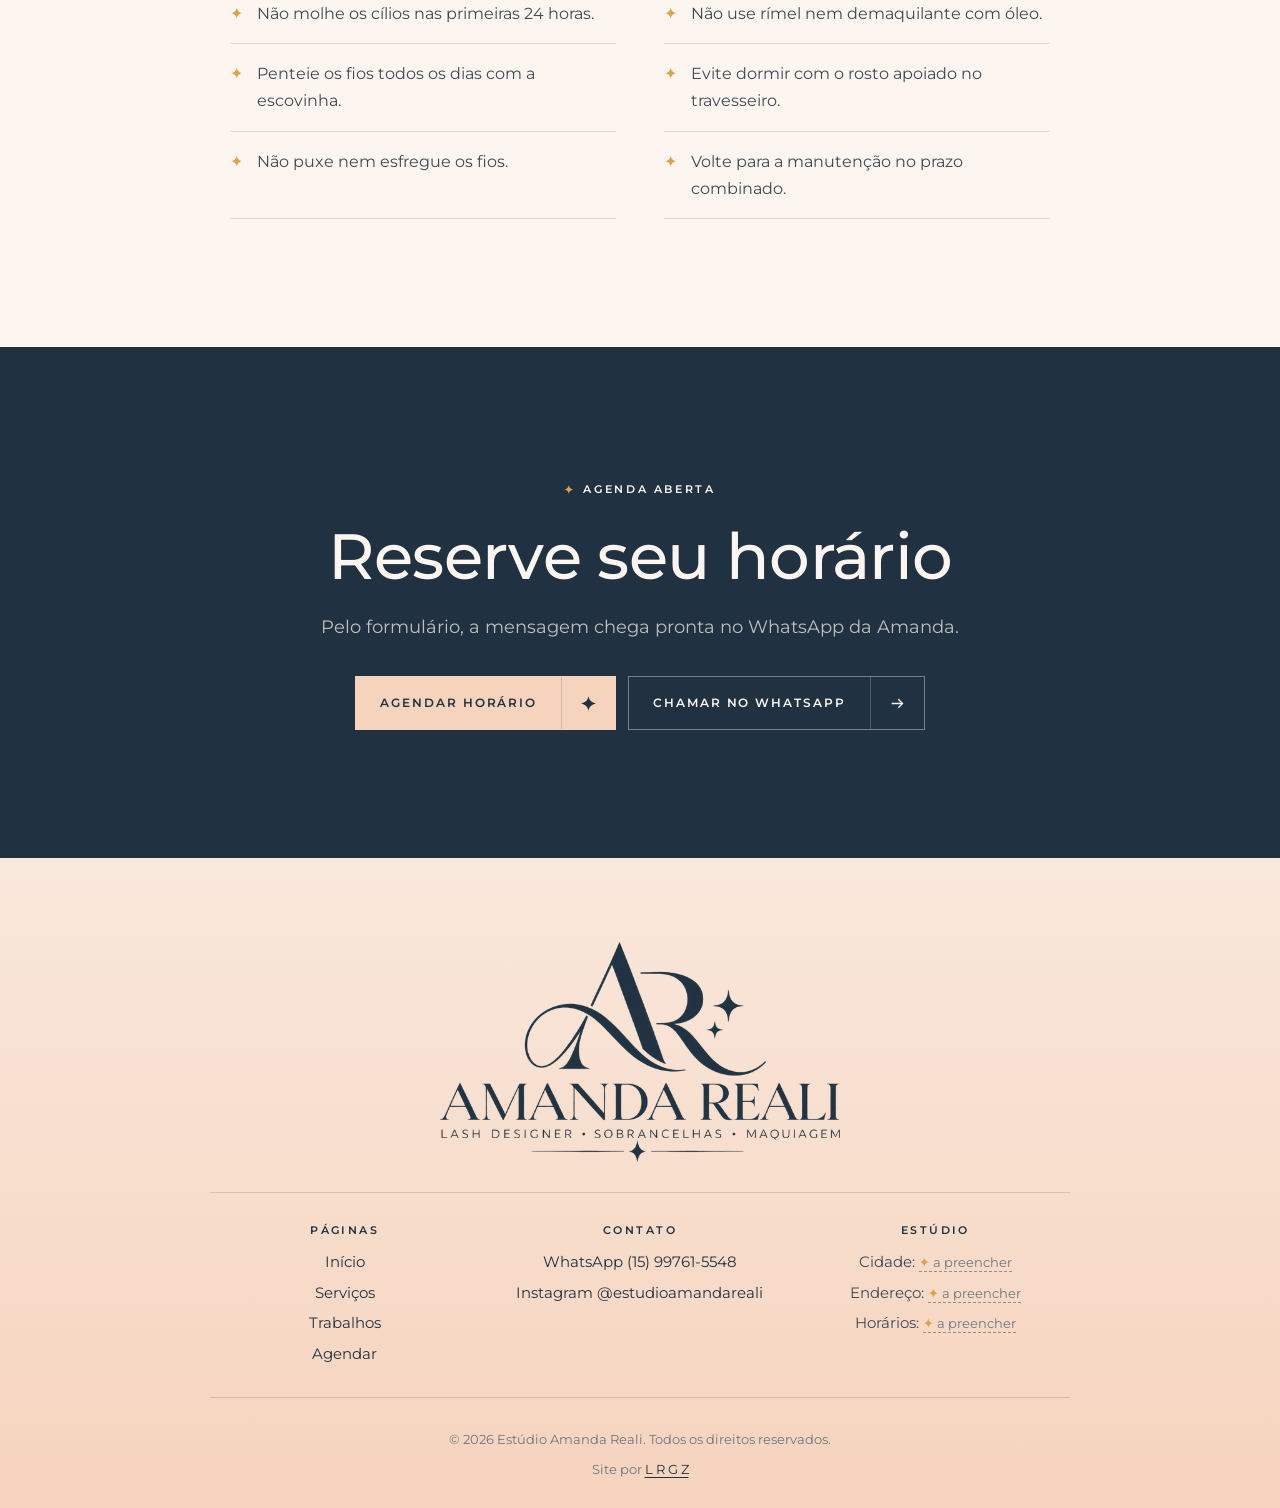
==== commit 87590da5: "Logo oficial no nav e no rodapé; favicon AR sobre pêssego com cantos arredondados Co-Authored-By: Cl" ====
--- a/index.html
+++ b/index.html
@@ -13,19 +13,18 @@
 <meta property="og:image" content="https://azeugral.github.io/amanda-reali/og-amanda.jpg">
 <meta property="og:locale" content="pt_BR">
 <link rel="icon" href="favicon.ico" sizes="any">
-<link rel="icon" href="favicon.svg" type="image/svg+xml">
 <link rel="icon" href="favicon-32.png" type="image/png" sizes="32x32">
 <link rel="apple-touch-icon" href="assets/img/icone-180.png">
 <link rel="preconnect" href="https://fonts.googleapis.com">
 <link rel="preconnect" href="https://fonts.gstatic.com" crossorigin>
 <link rel="stylesheet" href="https://fonts.googleapis.com/css2?family=Montserrat:wght@400;500;600&display=swap">
-<link rel="stylesheet" href="assets/css/site.css?v=4">
+<link rel="stylesheet" href="assets/css/site.css?v=5">
 </head>
 <body class="inicio">
 <a class="sr" href="#conteudo">Pular para o conteúdo</a>
 <div class="progresso" data-prog aria-hidden="true"><i></i></div>
 <header class="nav">
-  <a class="nav-logo" href="./" aria-label="Amanda Reali, início"><span class="marca"><img class="marca-ar" src="assets/img/monograma.svg" alt="" width="925" height="530"><span class="marca-txt"><span class="marca-nome">Amanda Reali</span><span class="marca-sub">Lash designer · Sobrancelhas · Maquiagem</span></span></span></a>
+  <a class="nav-logo" href="./" aria-label="Amanda Reali, início"><picture class="marca"><source media="(min-width:1180px)" srcset="assets/img/logo-nav.webp"><img src="assets/img/logo-nav-curto.webp" alt="Amanda Reali · Lash designer, sobrancelhas e maquiagem" width="1000" height="172"></picture></a>
   <button class="nav-abrir" type="button" aria-expanded="false" aria-controls="menu"><span>Menu</span><i aria-hidden="true"></i></button>
   <nav class="nav-menu" id="menu" aria-label="Principal"><ul class="menu"><li><a href="./" aria-current="page">Início</a></li><li><a href="./#servicos">Serviços</a></li><li><a href="./#efeitos">Efeitos</a></li><li><a href="trabalhos.html">Trabalhos</a></li><li><a href="./#sobre">Sobre</a></li></ul><a class="btn peq" href="agendar.html"><span>Agendar</span><i><svg class="i-estrela" viewBox="0 0 24 24" aria-hidden="true"><path d="M12 0c.9 6.4 5.1 10.6 12 12-6.9 1.4-11.1 5.6-12 12-.9-6.4-5.1-10.6-12-12C6.9 10.6 11.1 6.4 12 0z"/></svg></i></a></nav>
 </header>
@@ -215,8 +214,7 @@
 </main>
 <footer class="rodape">
   <div class="wrap">
-    <a class="rodape-logo" href="./" aria-label="Amanda Reali, início"><span class="marca"><img class="marca-ar" src="assets/img/monograma.svg" alt="" width="925" height="530"><span class="marca-txt"><span class="marca-nome">Amanda Reali</span><span class="marca-sub">Lash designer · Sobrancelhas · Maquiagem</span></span></span></a>
-    <p class="rodape-frase">Extensão de cílios, design de sobrancelhas e maquiagem</p>
+    <a class="rodape-logo" href="./" aria-label="Amanda Reali, início"><img class="logo-completo" src="assets/img/logo-completo-640.webp" srcset="assets/img/logo-completo-640.webp 640w, assets/img/logo-completo-1200.webp 1200w" sizes="(min-width:720px) 420px, 80vw" alt="Amanda Reali · Lash designer, sobrancelhas e maquiagem" width="1200" height="659" loading="lazy"></a>
     <div class="colunas">
       <div><h4>Páginas</h4><ul><li><a href="./">Início</a></li><li><a href="./#servicos">Serviços</a></li><li><a href="trabalhos.html">Trabalhos</a></li><li><a href="agendar.html">Agendar</a></li></ul></div>
       <div><h4>Contato</h4><ul><li><a href="https://wa.me/5515997615548" target="_blank" rel="noopener">WhatsApp (15) 99761-5548</a></li><li><a href="https://www.instagram.com/estudioamandareali/" target="_blank" rel="noopener">Instagram @estudioamandareali</a></li></ul></div>
@@ -231,7 +229,7 @@
   <div class="lb-palco"><img alt=""></div>
   <div class="lb-base"><button type="button" data-ant aria-label="Anterior">&larr;</button><span class="rot" data-leg></span><button type="button" data-prox aria-label="Próxima">&rarr;</button></div>
 </div>
-<script src="assets/js/obras.js?v=4"></script>
-<script src="assets/js/site.js?v=4"></script>
+<script src="assets/js/obras.js?v=5"></script>
+<script src="assets/js/site.js?v=5"></script>
 </body>
 </html>
--- a/assets/css/site.css
+++ b/assets/css/site.css
@@ -49,14 +49,13 @@
 /* ---------- nav convencional: logo na esquerda máxima, menu à direita; gaveta no celular ---------- */
 .nav{position:sticky;top:0;z-index:40;display:flex;align-items:center;justify-content:space-between;gap:16px;min-height:68px;padding:10px var(--g);background:rgba(253,245,239,.92);backdrop-filter:blur(12px);-webkit-backdrop-filter:blur(12px);border-bottom:1px solid var(--linha);transition:background .35s var(--ease)}
 .nav-logo{display:block;text-decoration:none;flex:none;position:relative;z-index:2}
-.marca{display:flex;align-items:center;gap:12px;color:var(--tinta)}
-.marca-ar{width:auto;height:34px;flex:none}
-.marca-txt{display:grid;justify-items:start;gap:5px}
-@media (min-width:1080px){.marca-ar{height:44px}}
-.marca-nome{position:relative;font:500 22px/1 var(--fonte);letter-spacing:-.01em;white-space:nowrap}
-.marca-brilho{position:absolute;right:-.62em;top:-.4em;width:.5em;height:.5em;fill:var(--tinta)}
-.marca-brilho .p{fill:var(--ouro)}
-.marca-sub{font:600 7.5px/1.3 var(--fonte);letter-spacing:.2em;text-transform:uppercase;white-space:nowrap;color:var(--cinza)}
+.marca{display:block}
+.marca img{display:block;width:auto;height:30px}
+@media (min-width:380px){.marca img{height:34px}}
+@media (min-width:1080px){.marca img{height:40px}}
+@media (min-width:1180px){.marca img{height:56px}}
+.marca img{opacity:0;transition:opacity .8s var(--ease)}
+.pronto .marca img{opacity:1}
 .nav-abrir{position:relative;z-index:2;display:inline-flex;align-items:center;gap:12px;min-height:44px;padding:0 0 0 14px;background:none;border:0;cursor:pointer;font:600 11px/1 var(--fonte);letter-spacing:.2em;text-transform:uppercase;color:var(--tinta);-webkit-tap-highlight-color:transparent}
 .nav-abrir i{position:relative;width:22px;height:9px}
 .nav-abrir i::before,.nav-abrir i::after{content:"";position:absolute;left:0;right:0;height:1.5px;background:currentColor;transition:transform .4s var(--ease),top .4s var(--ease)}
@@ -75,12 +74,9 @@
 .nav-menu.aberta li:nth-child(5) a{transition-delay:.16s}
 .menu a[aria-current]::after{content:"";width:12px;height:12px;background:var(--ouro);clip-path:path("M6 0C6.4 3.2 8.6 5.3 12 6 8.6 6.7 6.4 8.8 6 12 5.6 8.8 3.4 6.7 0 6 3.4 5.3 5.6 3.2 6 0Z")}
 .nav-menu .btn{align-self:stretch}
-@media (min-width:380px){.marca-nome{font-size:24px}.marca-sub{font-size:8px}}
 @media (min-width:1080px){
   .nav{min-height:84px;padding:0 clamp(24px,3vw,48px)}
-  .marca-nome{font-size:27px}
-  .marca-sub{font-size:8.5px}
-  .nav-abrir{display:none}
+      .nav-abrir{display:none}
   .nav-menu{position:static;flex-direction:row;align-items:center;gap:clamp(20px,2.4vw,40px);padding:0;background:none;opacity:1;visibility:visible}
   .menu{display:flex;gap:clamp(18px,2.2vw,36px)}
   .menu a{position:relative;padding:8px 0;border:0;font:600 11.5px/1 var(--fonte);letter-spacing:.18em;text-transform:uppercase;color:var(--cinza);opacity:1;transform:none;transition:color .3s var(--ease)}
@@ -90,8 +86,6 @@
   .menu a[aria-current]::after{display:none}
   .nav-menu .btn{align-self:auto}
 }
-.marca{opacity:0;transition:opacity .8s var(--ease)}
-.pronto .marca{opacity:1}
 
 /* ---------- botões: duas células retas, rótulo + ícone; a célula do ícone gira a estrela ---------- */
 .btn{display:inline-flex;align-items:stretch;min-height:54px;padding:0;text-decoration:none;font:600 12px/1 var(--fonte);letter-spacing:.16em;text-transform:uppercase;cursor:pointer;border:1px solid var(--tinta);background:var(--tinta);color:var(--creme);position:relative;overflow:hidden;isolation:isolate;transition:color .4s var(--ease),background .4s var(--ease),border-color .4s var(--ease),transform .2s var(--ease);-webkit-tap-highlight-color:transparent}
@@ -157,7 +151,7 @@
   .arco{width:330px;margin:48px 0 0 40px}
 }
 @media (max-width:560px){.hero-sub span{display:block}.hero-sub span+span::before{content:none}}
-@media (prefers-reduced-motion:reduce){.arco,.hero-texto>*,.marca{opacity:1!important;transform:none!important;transition:none!important}}
+@media (prefers-reduced-motion:reduce){.arco,.hero-texto>*,.marca img{opacity:1!important;transform:none!important;transition:none!important}}
 
 /* ---------- seções ---------- */
 .secao{padding:clamp(76px,10vw,128px) 0}
@@ -279,13 +273,8 @@
 /* ---------- rodapé ---------- */
 .rodape{padding:clamp(56px,7vw,84px) 0 28px;background:linear-gradient(180deg,var(--creme2),var(--pessego));text-align:center}
 .rodape .wrap{display:grid;justify-items:center;gap:30px}
-.rodape-logo{text-decoration:none}
-.rodape-logo .marca{flex-direction:column;gap:14px}
-.rodape-logo .marca-ar{height:72px}
-.rodape-logo .marca-txt{justify-items:center}
-.rodape-logo .marca-nome{font-size:clamp(28px,3.6vw,36px)}
-.rodape-logo .marca-sub{font-size:9.5px}
-.rodape-frase{font-size:14px;color:var(--cinza);margin:-6px 0 0}
+.rodape-logo{text-decoration:none;display:block}
+.logo-completo{width:min(400px,78vw);height:auto}
 .colunas{display:grid;grid-template-columns:1fr;gap:26px;width:100%;max-width:860px;padding:30px 0;border-top:1px solid var(--linha);border-bottom:1px solid var(--linha)}
 @media (min-width:720px){.colunas{grid-template-columns:repeat(3,1fr)}}
 .rodape h4{margin:0 0 12px;font:600 11px/1.4 var(--fonte);letter-spacing:.22em;text-transform:uppercase;color:var(--tinta)}
@@ -353,7 +342,5 @@
 .p404{min-height:70svh;display:flex;align-items:center}
 .p404 .lead{margin:24px auto 32px}
 @media (max-width:479px){.acoes .btn,.envio .btn{flex:1 1 100%}.btn>span{flex:1;justify-content:center}}
-@media (max-width:479px){.nav .marca-sub{display:none}.nav .marca-nome{font-size:20px}.nav .marca-ar{height:30px}.nav .marca{gap:10px}}
-.rodape-logo .marca-sub{white-space:normal;text-align:center;line-height:1.7}
-@media (max-width:359px){.nav{gap:8px}.nav .marca-nome{font-size:18px}.nav .marca-ar{height:26px}.nav-abrir{padding-left:6px;gap:8px}}
-.nav.menu-aberto{backdrop-filter:none;-webkit-backdrop-filter:none;background:var(--creme)}
+.rodape-logo .nav.menu-aberto{backdrop-filter:none;-webkit-backdrop-filter:none;background:var(--creme)}
+@media (max-width:359px){.nav{gap:8px}.nav-abrir{padding-left:6px;gap:8px}}
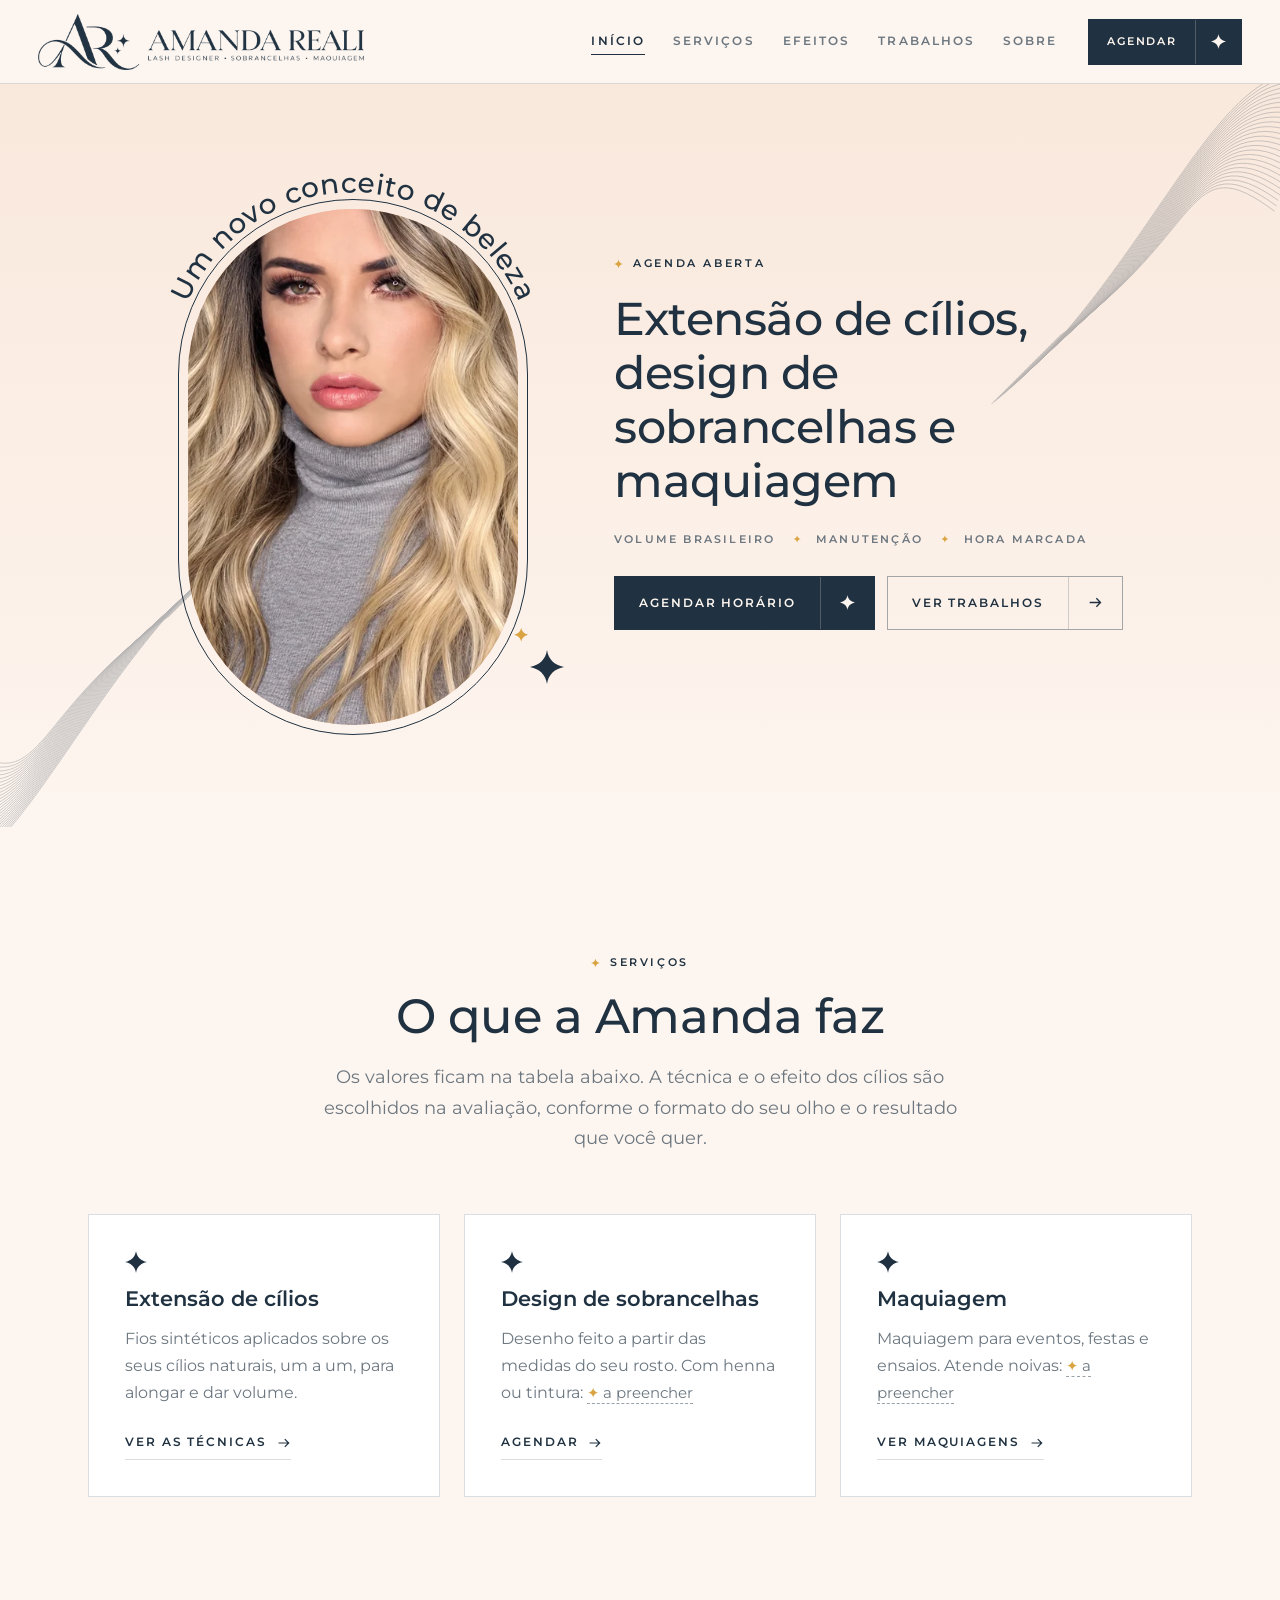
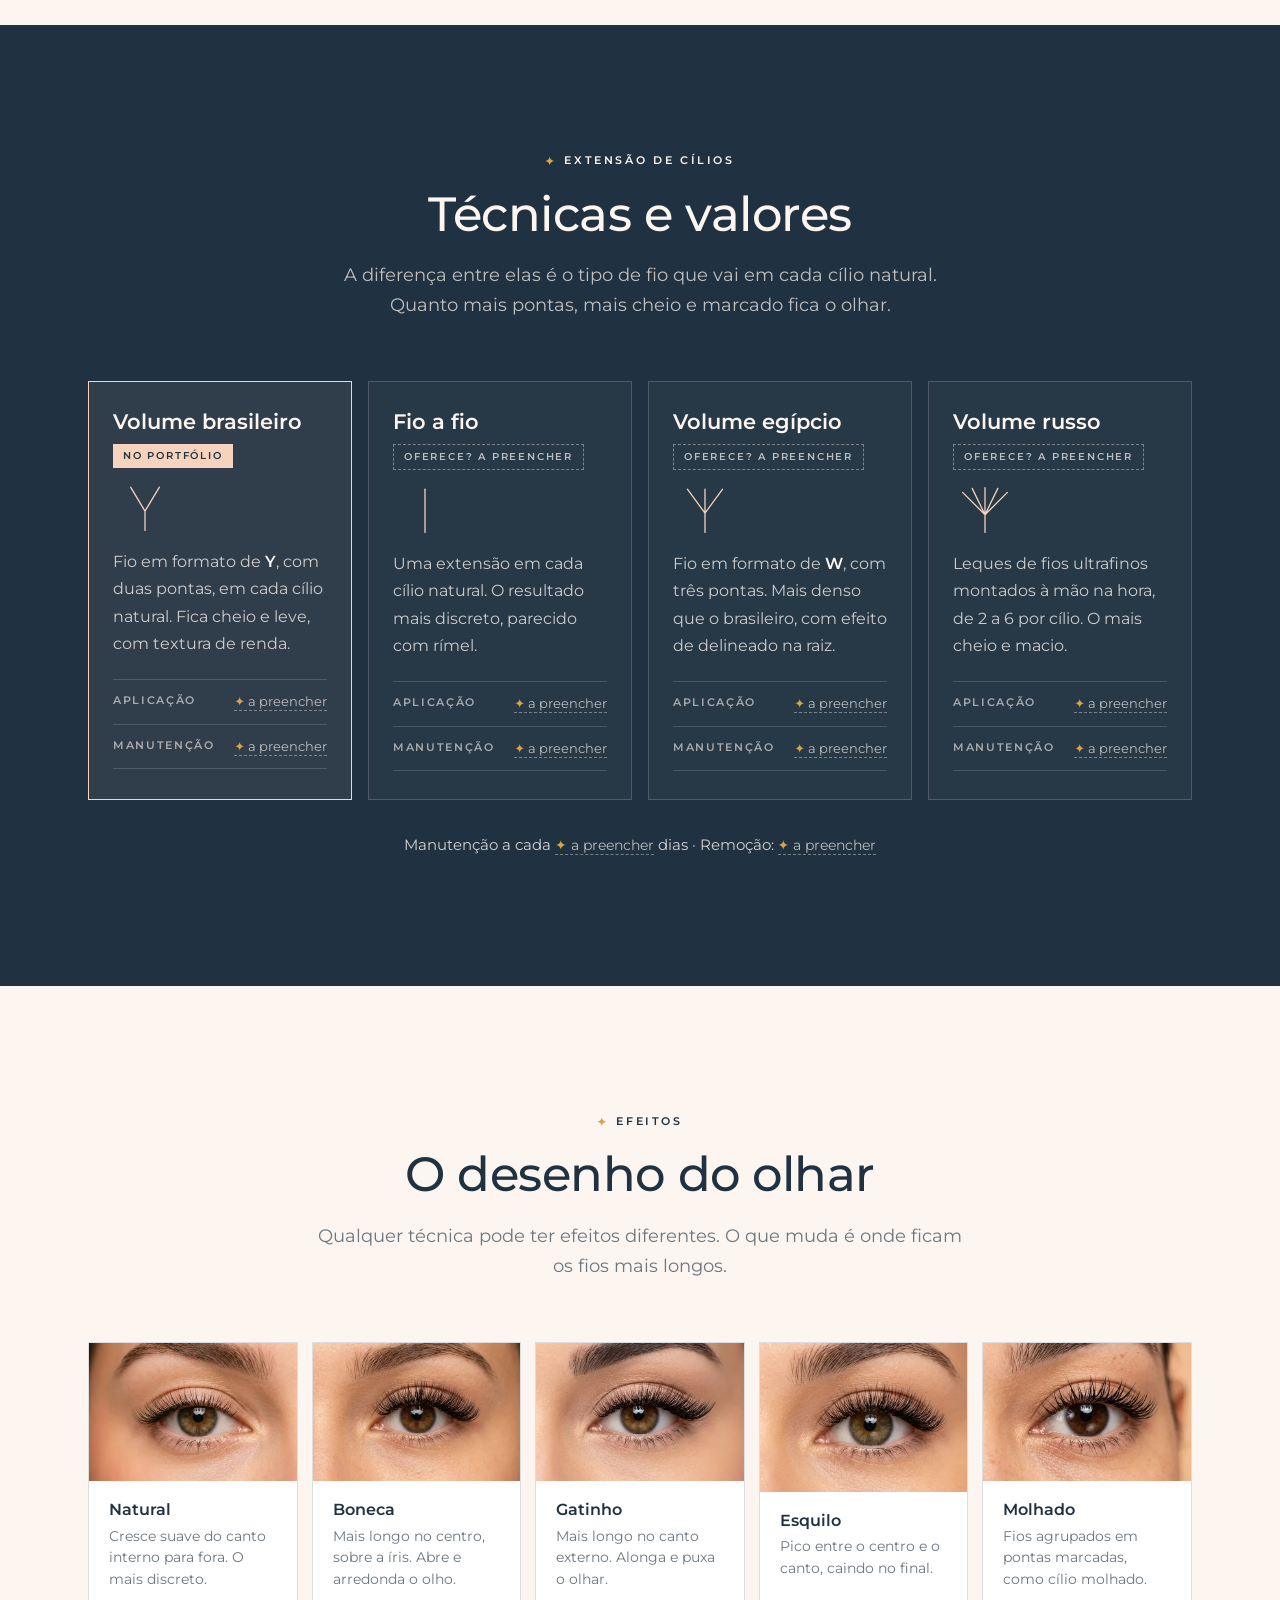
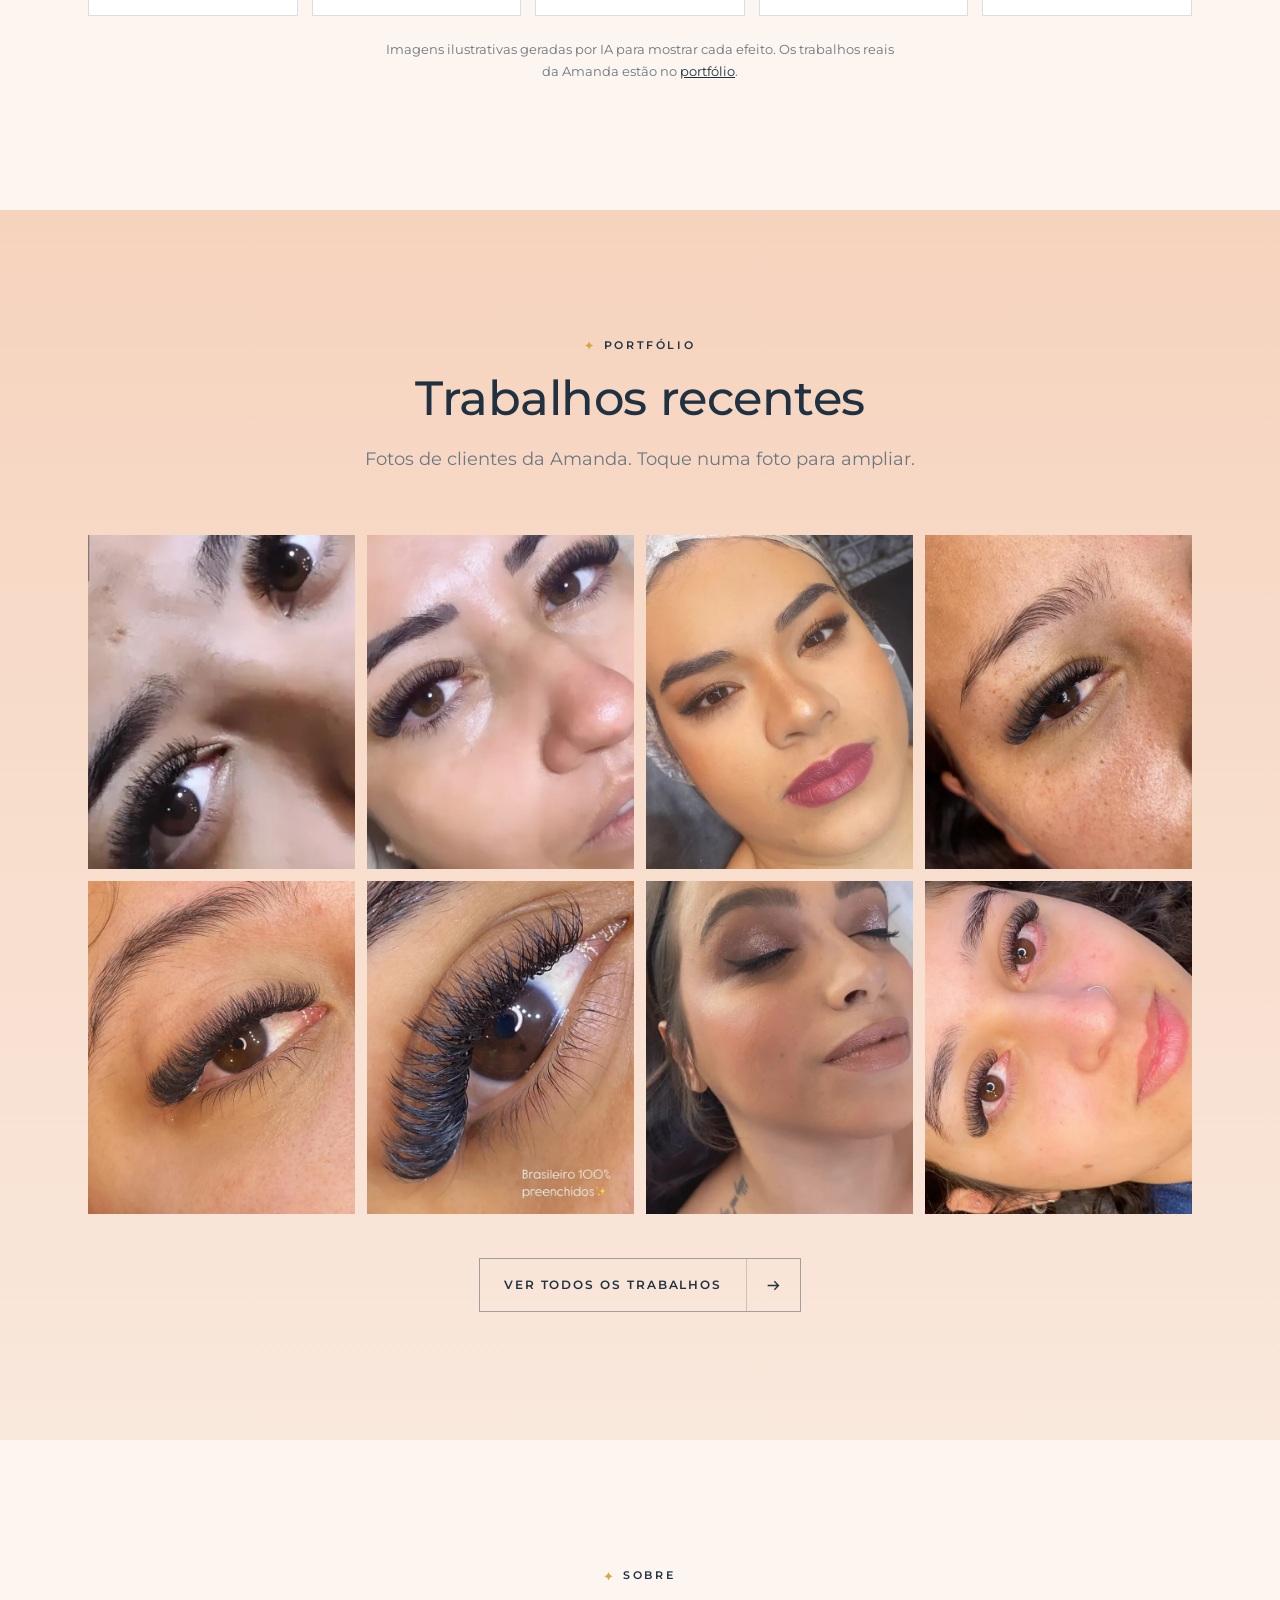
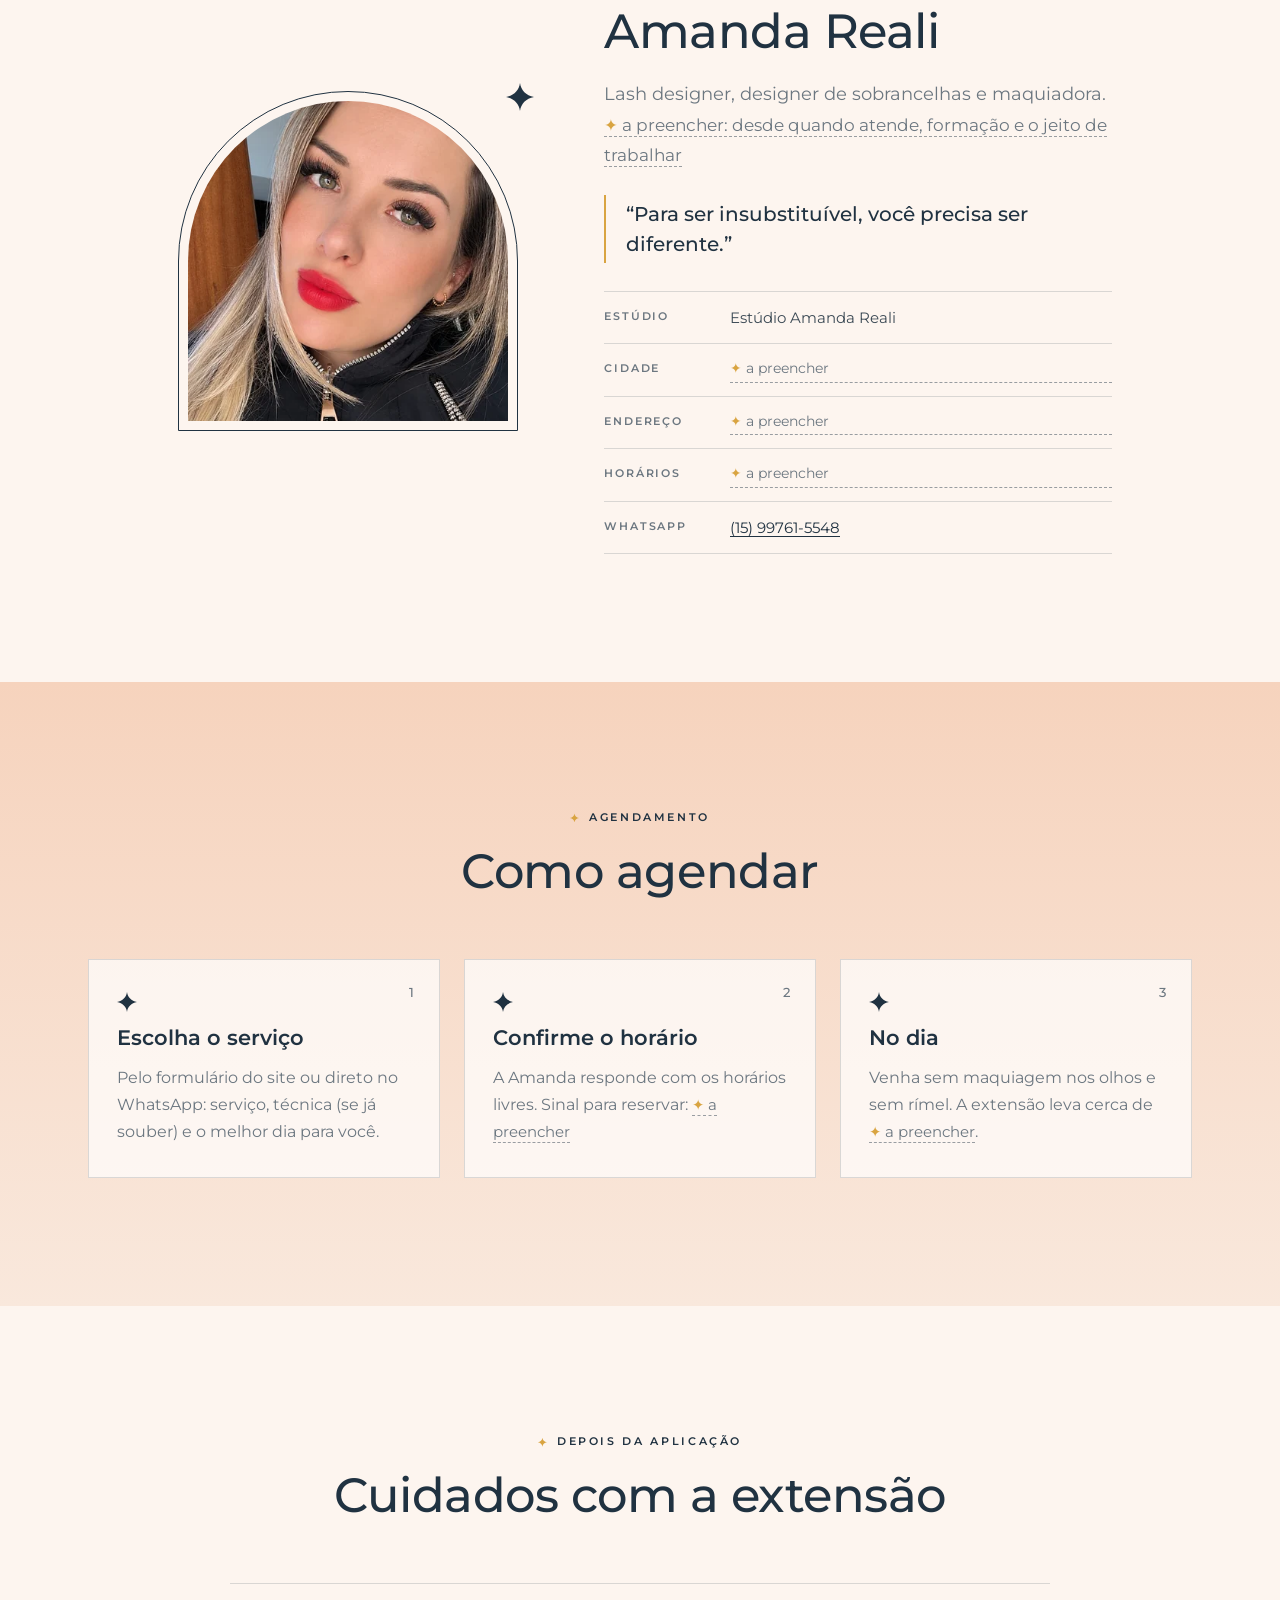
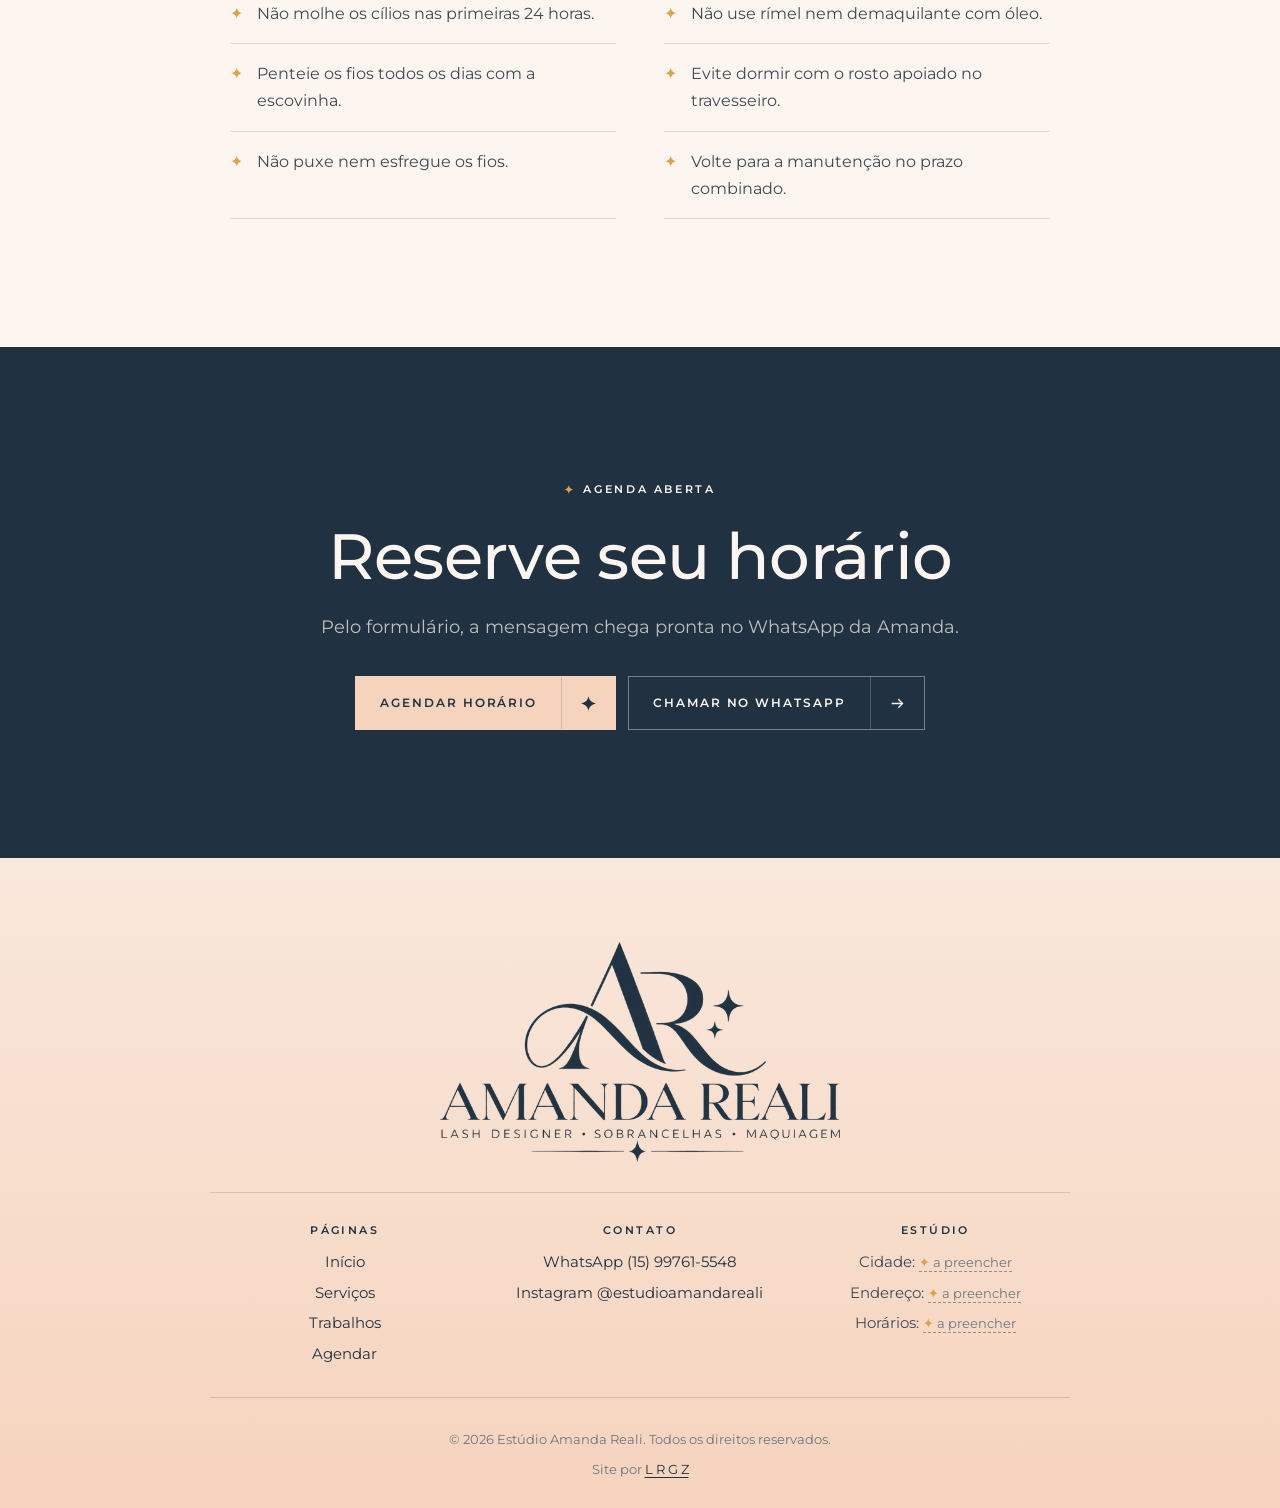
==== commit d4bdc4e6: "Fotos da Amanda em alta na abertura e no Sobre Co-Authored-By: Claude Opus 5.5 <noreply@anthropic.co" ====
--- a/index.html
+++ b/index.html
@@ -18,7 +18,7 @@
 <link rel="preconnect" href="https://fonts.googleapis.com">
 <link rel="preconnect" href="https://fonts.gstatic.com" crossorigin>
 <link rel="stylesheet" href="https://fonts.googleapis.com/css2?family=Montserrat:wght@400;500;600&display=swap">
-<link rel="stylesheet" href="assets/css/site.css?v=5">
+<link rel="stylesheet" href="assets/css/site.css?v=6">
 </head>
 <body class="inicio">
 <a class="sr" href="#conteudo">Pular para o conteúdo</a>
@@ -35,7 +35,7 @@
   <div class="wrap">
     <figure class="arco">
       <svg class="arco-texto" viewBox="0 0 400 220" aria-hidden="true"><defs><path id="curva" d="M40 205a160 160 0 0 1 320 0"/></defs><text><textPath href="#curva" startOffset="50%" text-anchor="middle">Um novo conceito de beleza</textPath></text></svg>
-      <div class="arco-foto"><img src="assets/img/amanda-358.webp" alt="Amanda Reali, lash designer" width="358" height="606" fetchpriority="high"></div>
+      <div class="arco-foto"><img src="assets/img/amanda-420.webp" srcset="assets/img/amanda-420.webp 420w, assets/img/amanda-760.webp 760w" sizes="(min-width:960px) 330px, 62vw" alt="Amanda Reali, lash designer" width="420" height="657" fetchpriority="high"></div>
       <span class="arco-brilho"><svg class="i-estrela" viewBox="0 0 24 24" aria-hidden="true"><path d="M12 0c.9 6.4 5.1 10.6 12 12-6.9 1.4-11.1 5.6-12 12-.9-6.4-5.1-10.6-12-12C6.9 10.6 11.1 6.4 12 0z"/></svg></span>
     </figure>
     <div class="hero-texto">
@@ -150,7 +150,7 @@
 <section class="secao" id="sobre" aria-labelledby="t-sobre">
   <div class="wrap sobre">
     <figure class="sobre-foto" data-rv>
-      <div class="sobre-quadro"><img src="assets/img/amanda-sobre-400.webp" alt="Amanda Reali" loading="lazy" width="400" height="400"></div>
+      <div class="sobre-quadro"><img src="assets/img/amanda-sobre-420.webp" srcset="assets/img/amanda-sobre-420.webp 420w, assets/img/amanda-sobre-800.webp 800w" sizes="(min-width:960px) 320px, 66vw" alt="Amanda Reali" loading="lazy" width="420" height="420"></div>
       <span class="sobre-brilho"><svg class="i-estrela" viewBox="0 0 24 24" aria-hidden="true"><path d="M12 0c.9 6.4 5.1 10.6 12 12-6.9 1.4-11.1 5.6-12 12-.9-6.4-5.1-10.6-12-12C6.9 10.6 11.1 6.4 12 0z"/></svg></span>
     </figure>
     <div class="sobre-texto">
@@ -229,7 +229,7 @@
   <div class="lb-palco"><img alt=""></div>
   <div class="lb-base"><button type="button" data-ant aria-label="Anterior">&larr;</button><span class="rot" data-leg></span><button type="button" data-prox aria-label="Próxima">&rarr;</button></div>
 </div>
-<script src="assets/js/obras.js?v=5"></script>
-<script src="assets/js/site.js?v=5"></script>
+<script src="assets/js/obras.js?v=6"></script>
+<script src="assets/js/site.js?v=6"></script>
 </body>
 </html>
--- a/assets/css/site.css
+++ b/assets/css/site.css
@@ -126,7 +126,7 @@
 .arco-texto{position:absolute;left:-18%;top:-13%;width:136%;overflow:visible;pointer-events:none}
 .arco-texto text{font:500 25px var(--fonte);fill:var(--tinta);letter-spacing:.02em}
 .arco-foto{position:relative;aspect-ratio:358/560;border-radius:999px;overflow:hidden;background:var(--pessego2)}
-.arco-foto img{width:100%;height:100%;object-fit:cover;object-position:50% 40%}
+.arco-foto img{width:100%;height:100%;object-fit:cover;object-position:50% 30%}
 .arco::after{content:"";position:absolute;inset:-10px;border:1px solid var(--tinta);border-radius:999px;pointer-events:none}
 .arco-brilho{position:absolute;right:-14%;bottom:8%;width:34px;height:34px;color:var(--tinta)}
 .arco-brilho svg{width:100%;height:100%}
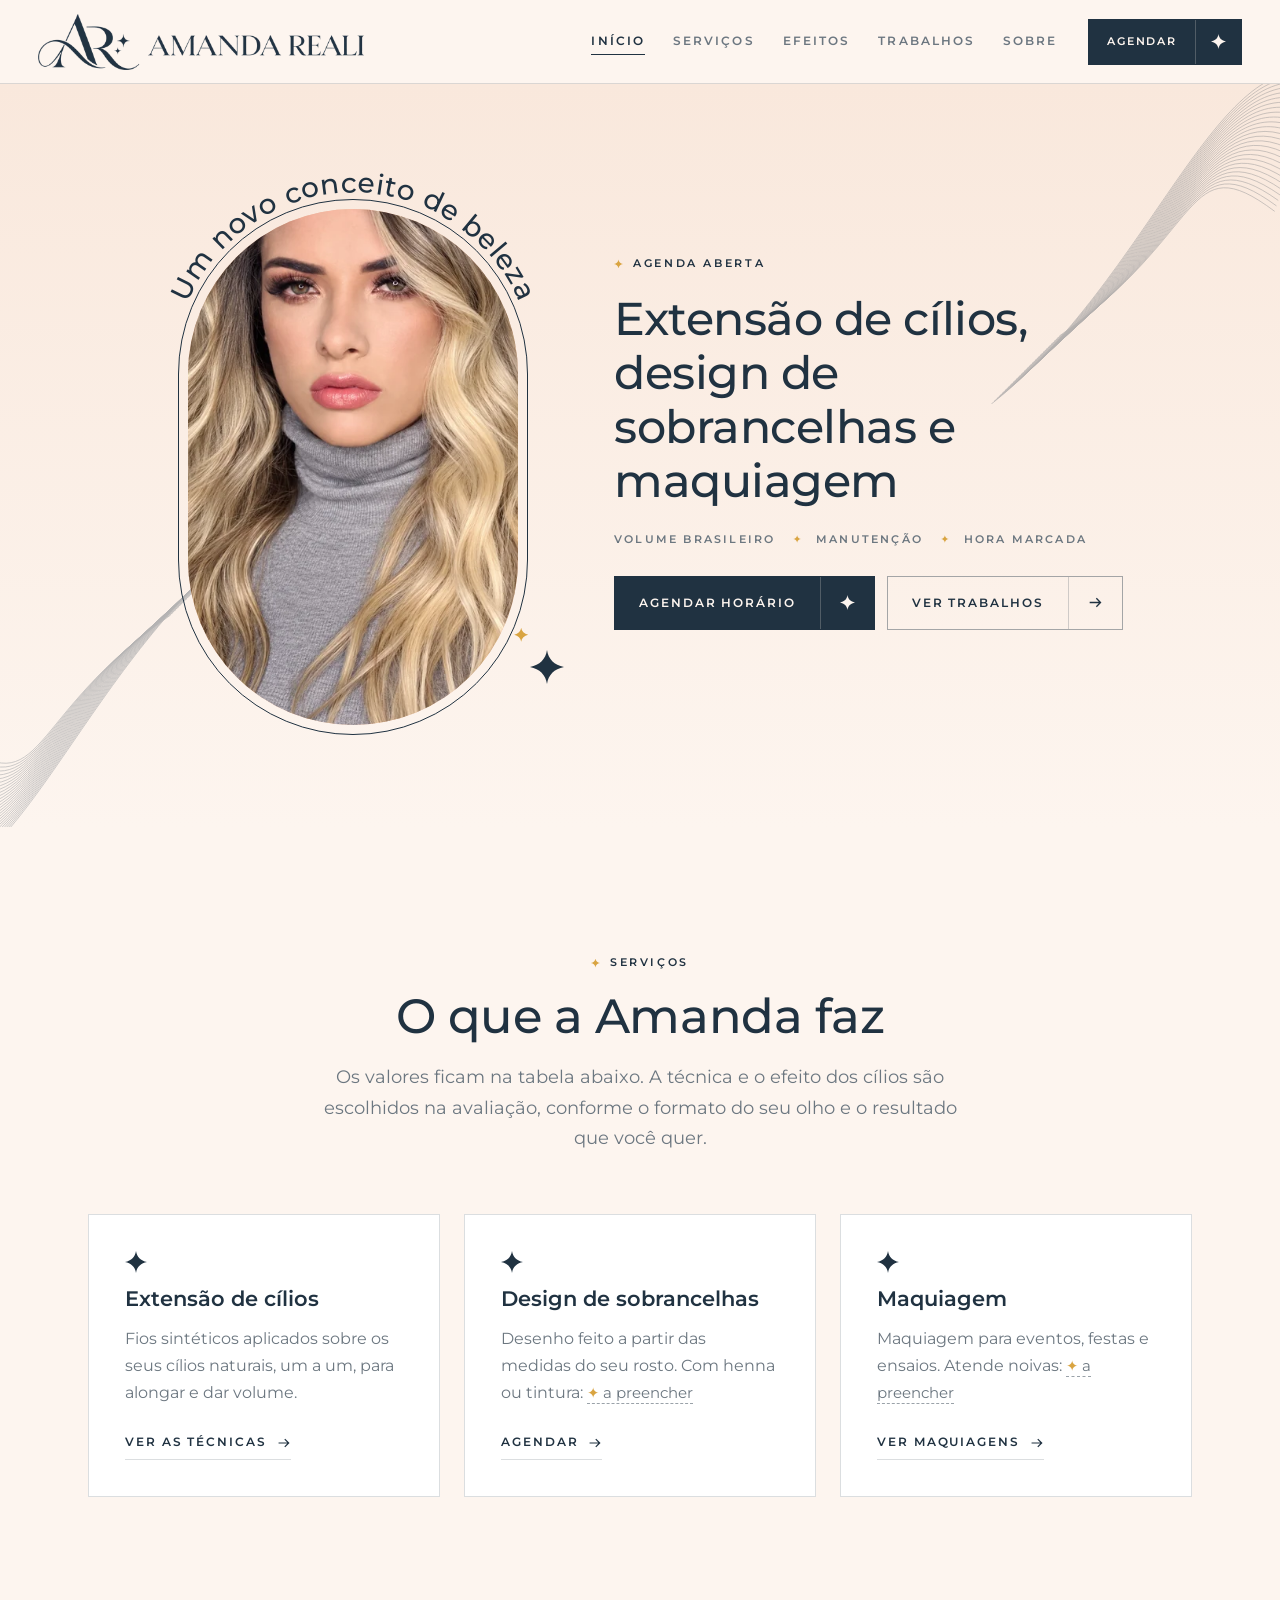
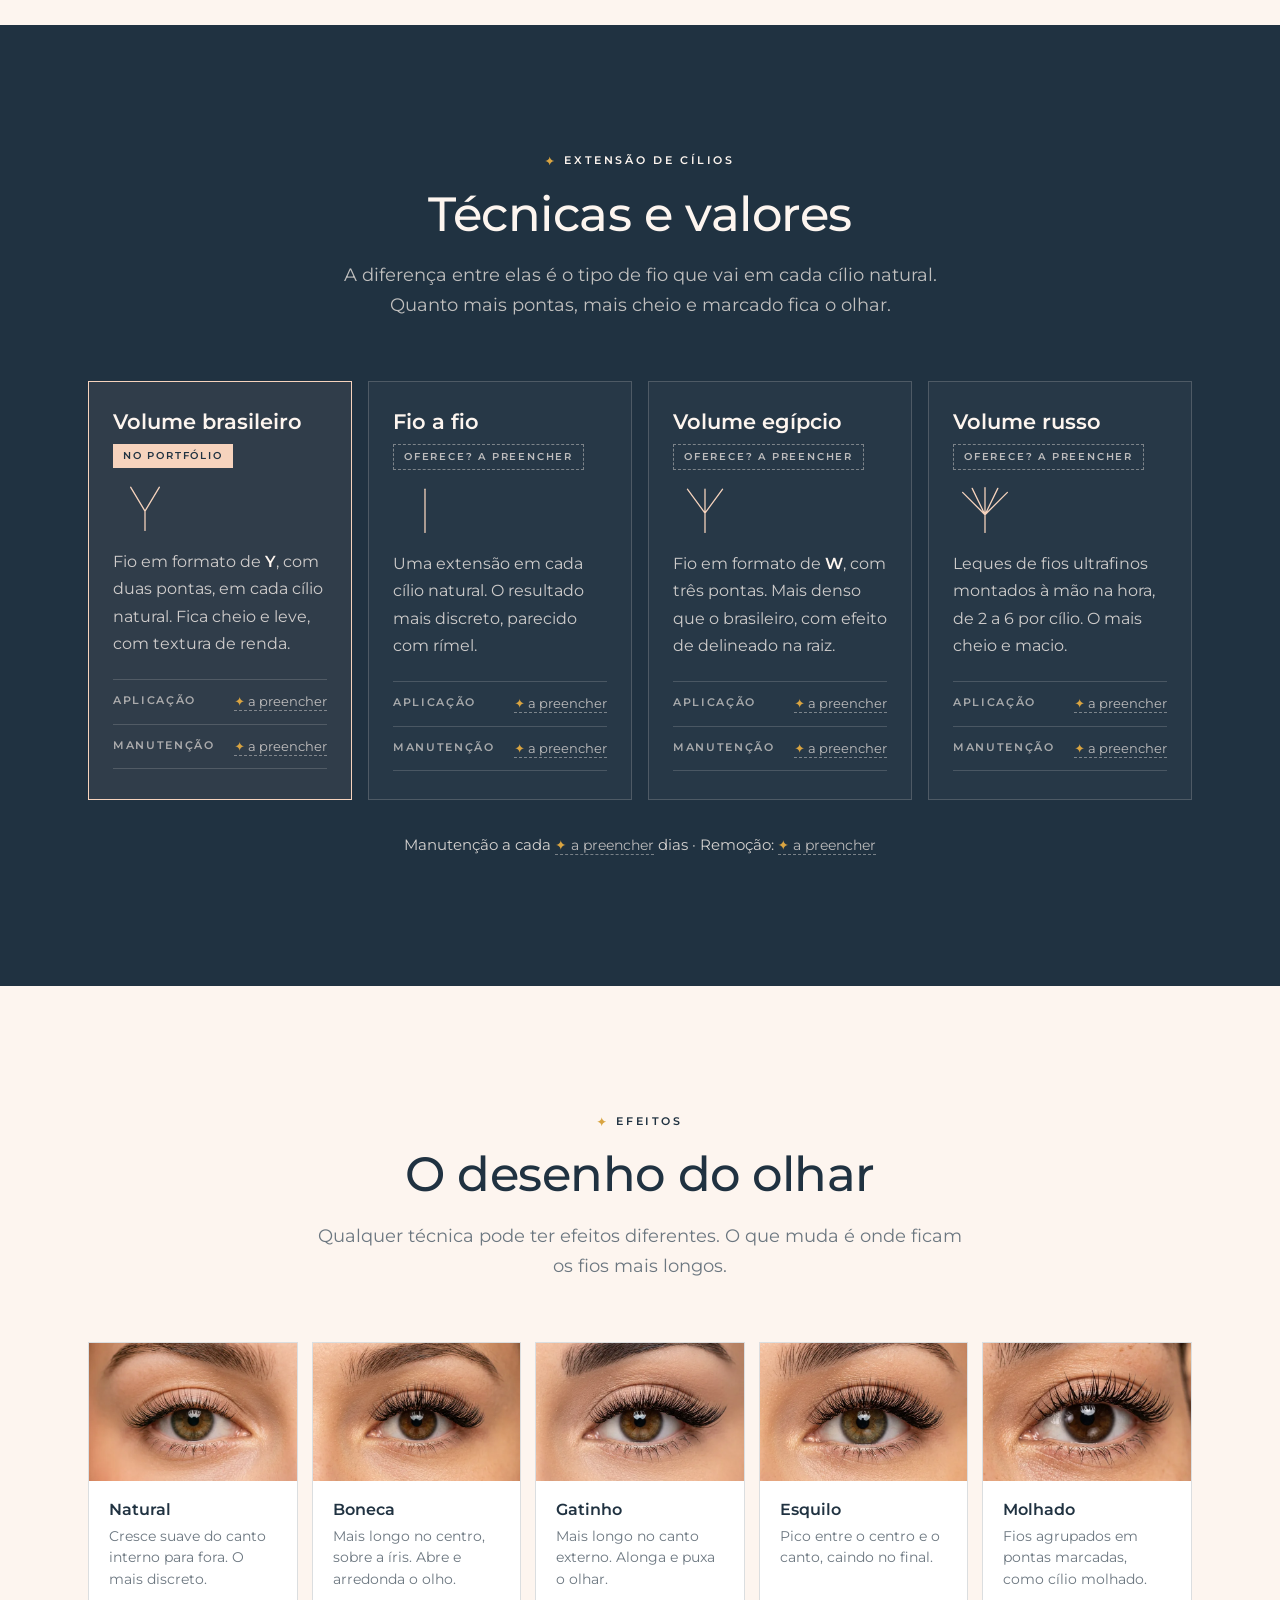
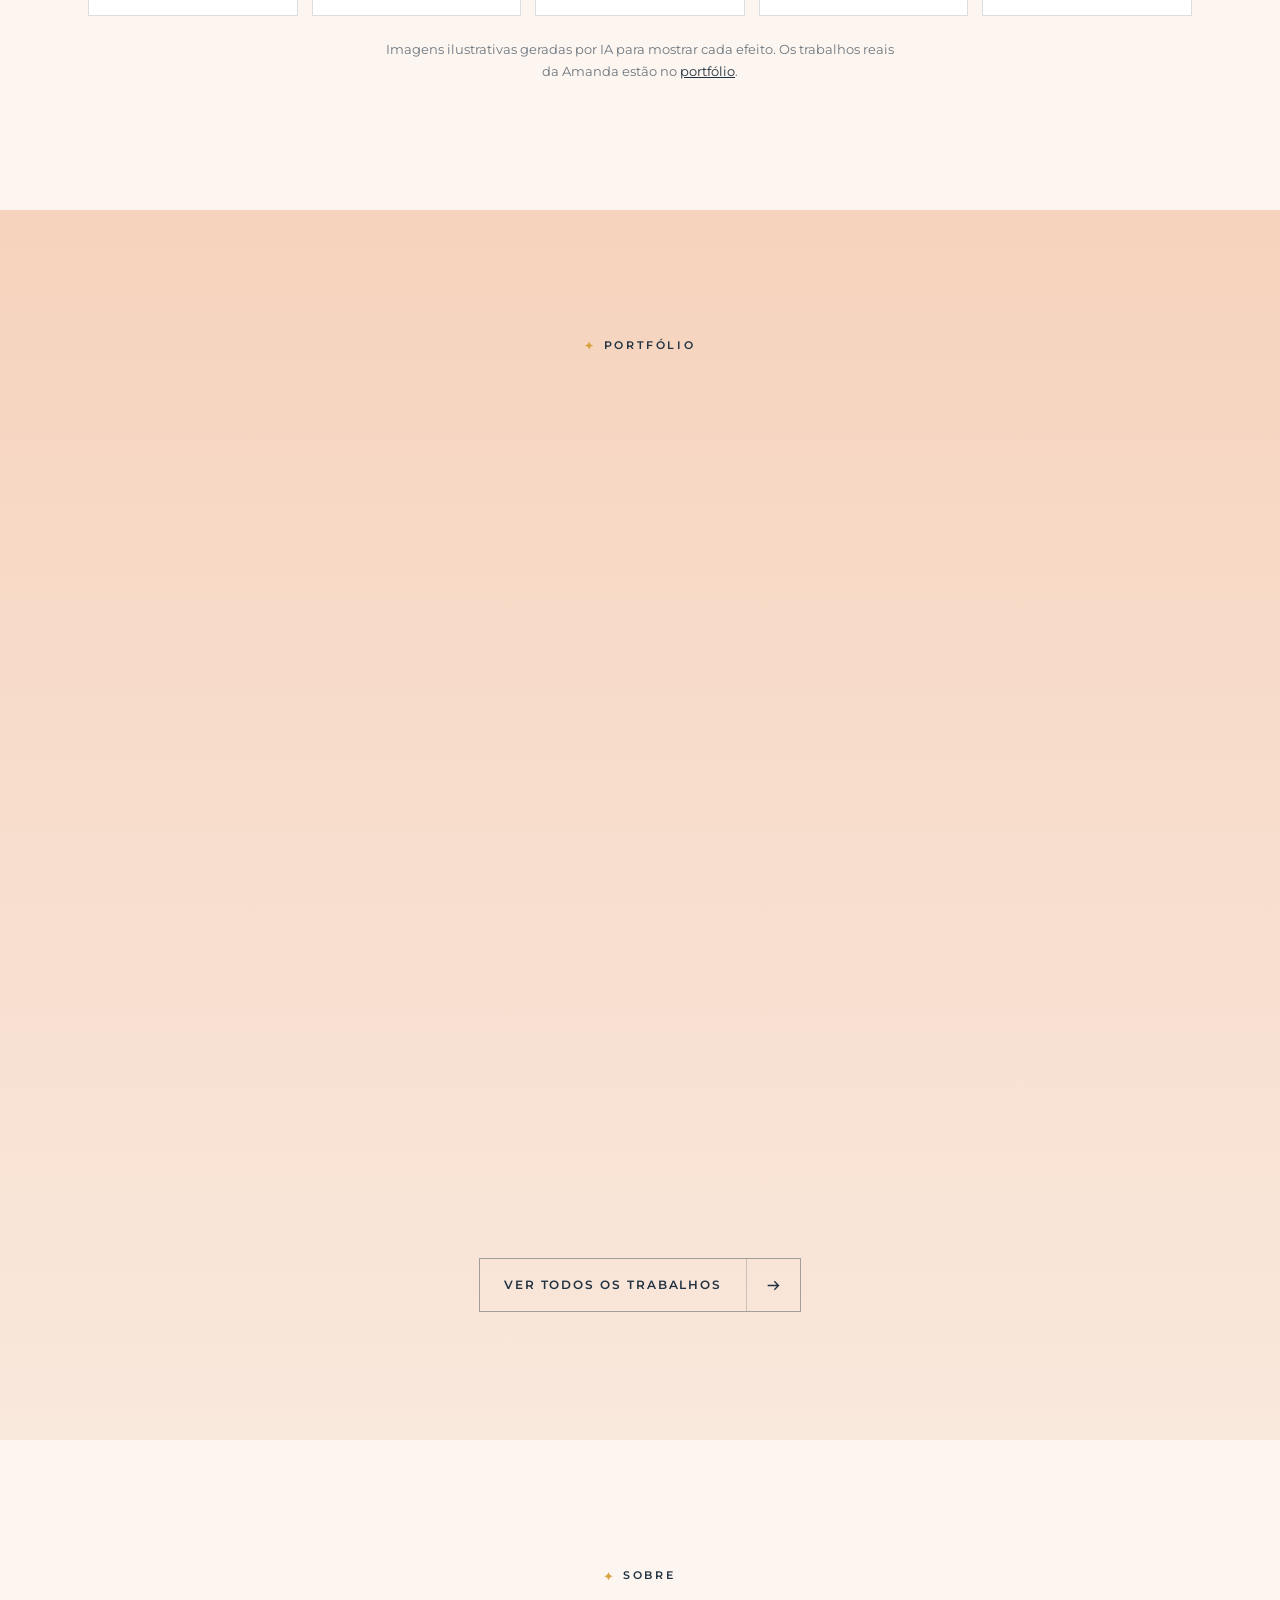
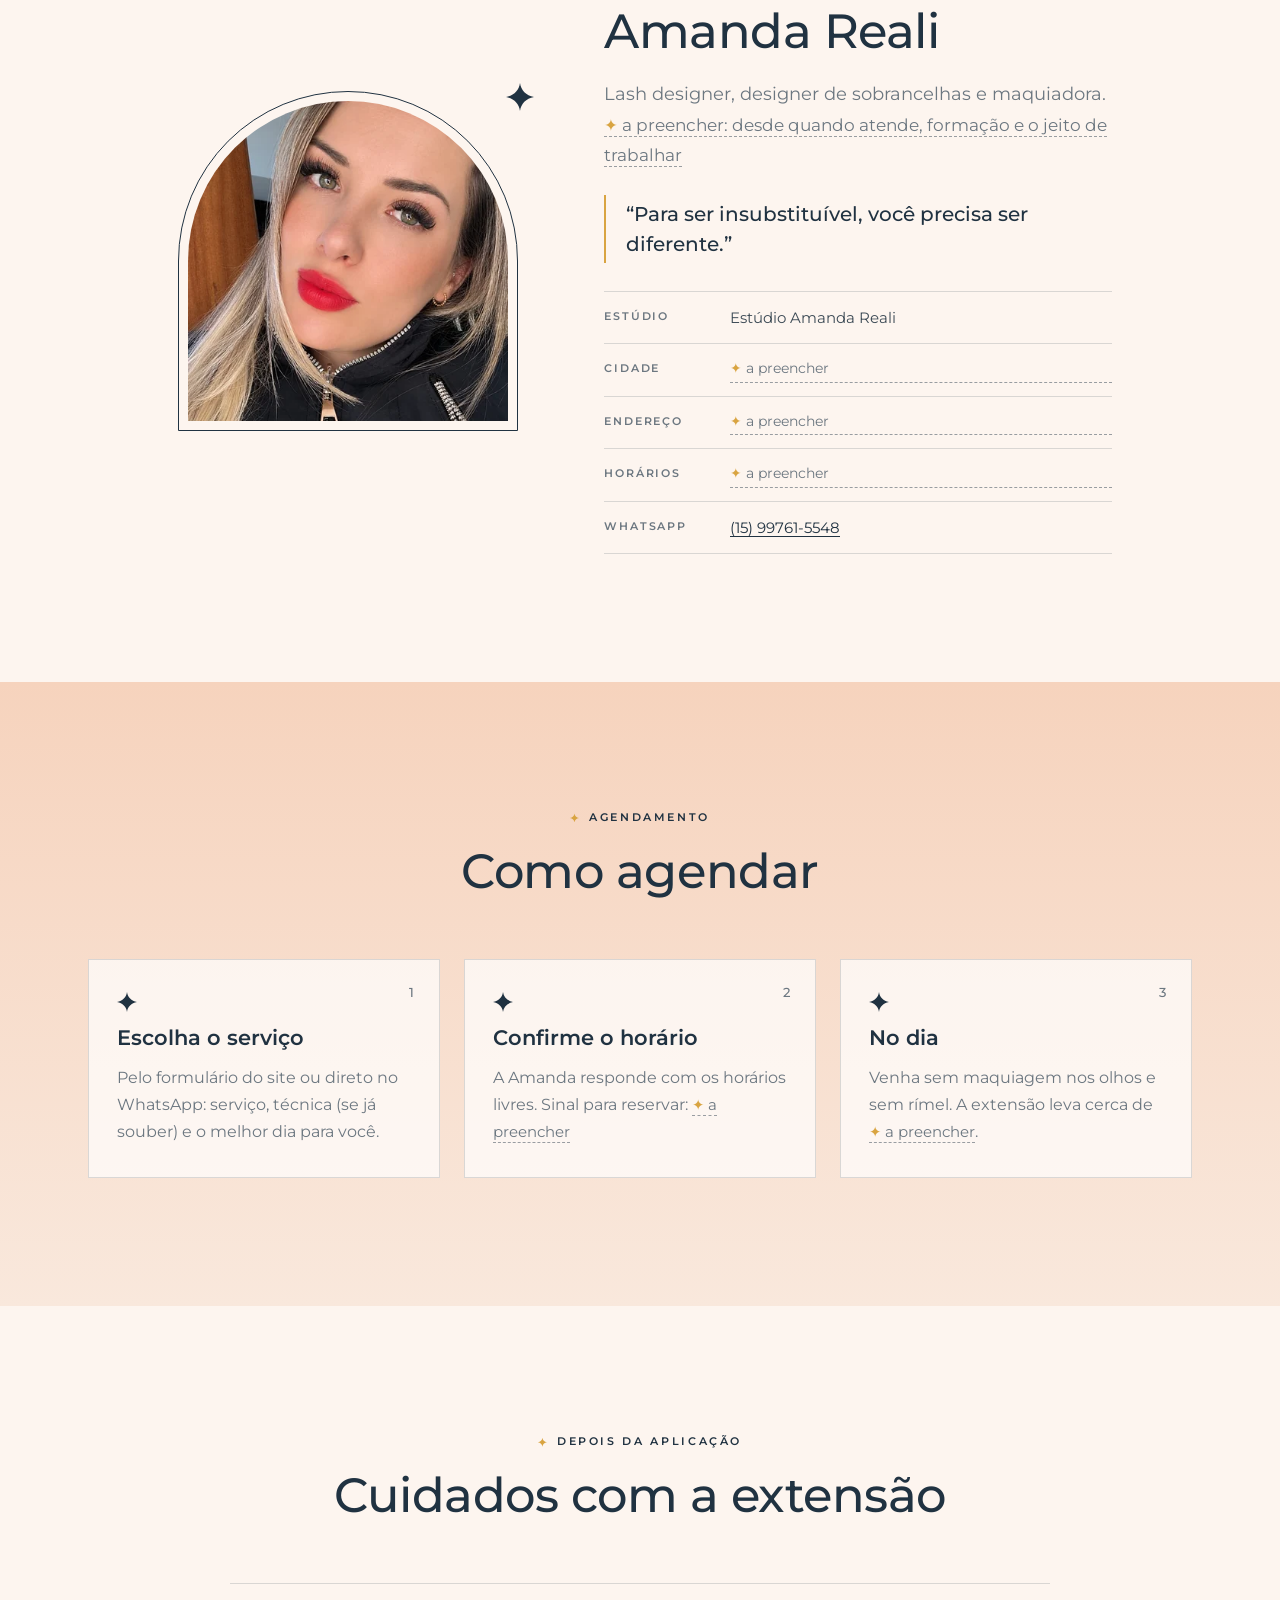
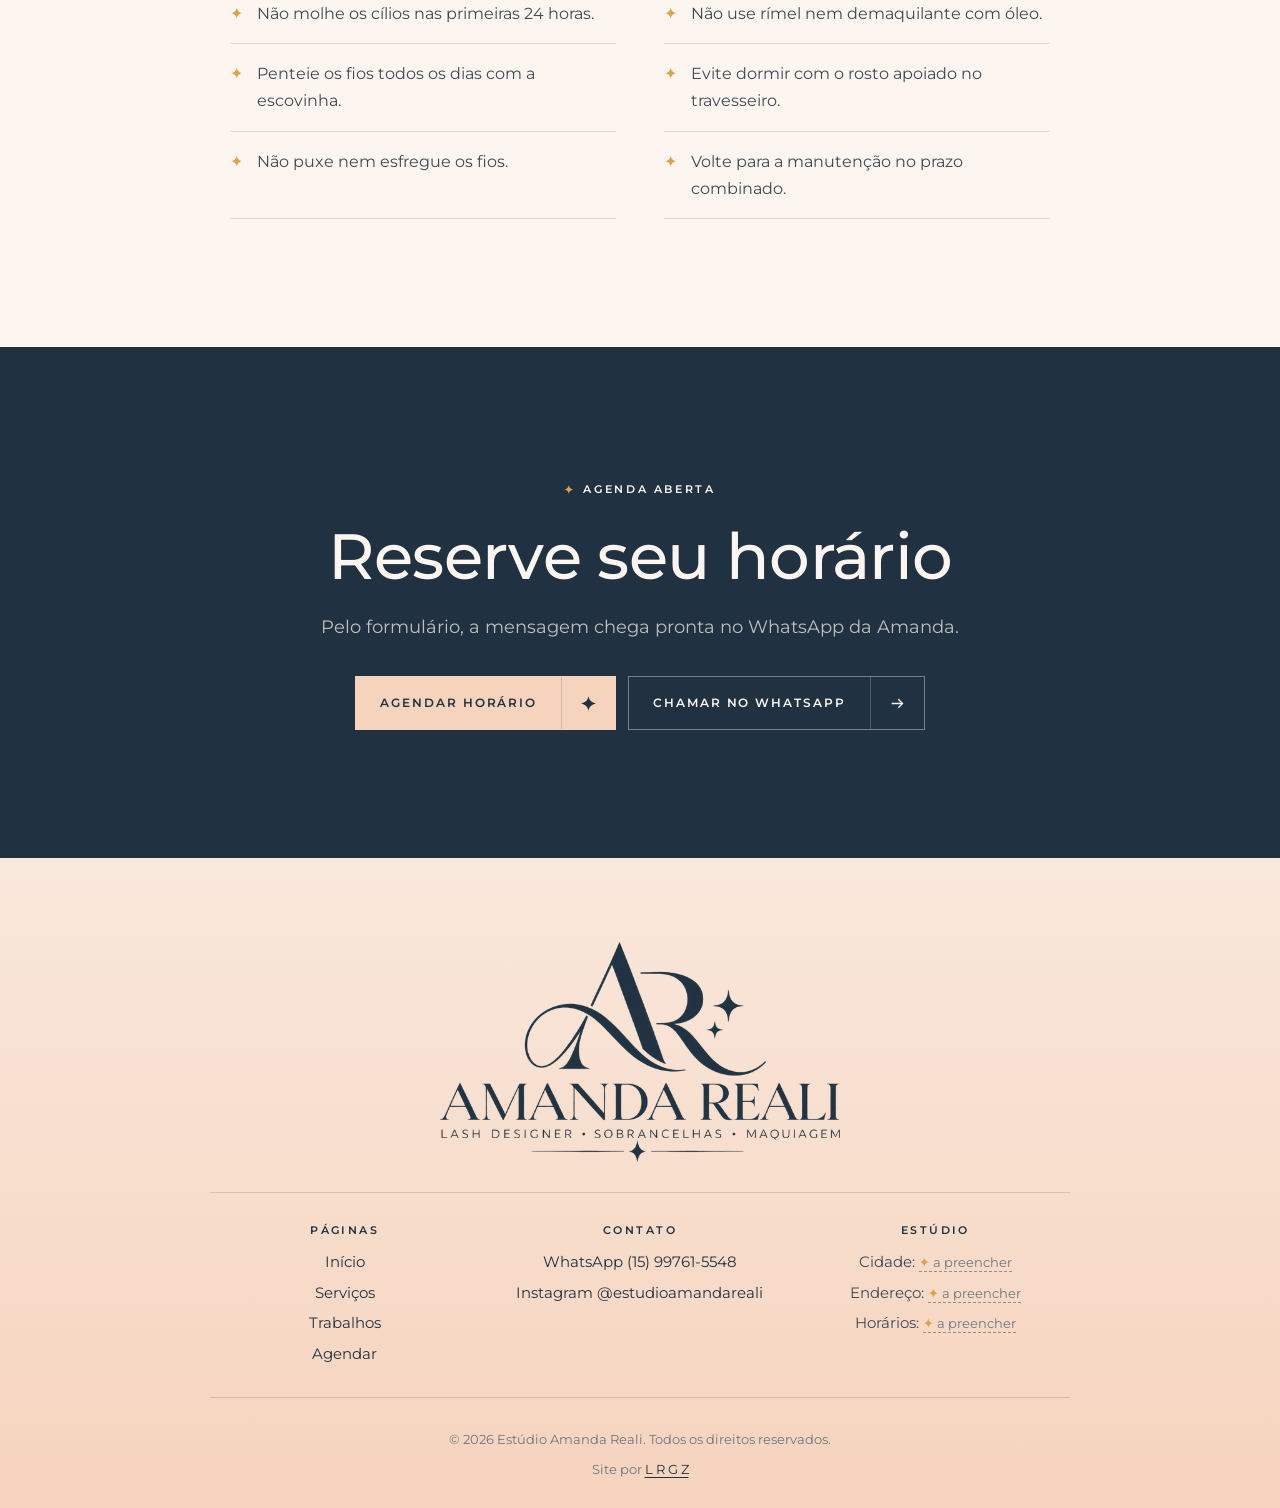
==== commit 20c37bb6: "Efeitos: recorte centrado na pupila com a mesma escala e cards de altura fixa; tablet 3+2 centraliza" ====
--- a/index.html
+++ b/index.html
@@ -10,7 +10,10 @@
 <meta property="og:type" content="website">
 <meta property="og:title" content="Amanda Reali · Extensão de cílios, sobrancelhas e maquiagem">
 <meta property="og:description" content="Estúdio Amanda Reali: extensão de cílios (volume brasileiro e outras técnicas), design de sobrancelhas e maquiagem. Agende pelo WhatsApp.">
-<meta property="og:image" content="https://azeugral.github.io/amanda-reali/og-amanda.jpg">
+<meta property="og:image" content="https://azeugral.github.io/amanda-reali/og-amanda-v2.jpg">
+<meta property="og:image:width" content="1200">
+<meta property="og:image:height" content="630">
+<meta property="og:image:alt" content="Logo Amanda Reali, lash designer, sobrancelhas e maquiagem">
 <meta property="og:locale" content="pt_BR">
 <link rel="icon" href="favicon.ico" sizes="any">
 <link rel="icon" href="favicon-32.png" type="image/png" sizes="32x32">
@@ -18,7 +21,7 @@
 <link rel="preconnect" href="https://fonts.googleapis.com">
 <link rel="preconnect" href="https://fonts.gstatic.com" crossorigin>
 <link rel="stylesheet" href="https://fonts.googleapis.com/css2?family=Montserrat:wght@400;500;600&display=swap">
-<link rel="stylesheet" href="assets/css/site.css?v=6">
+<link rel="stylesheet" href="assets/css/site.css?v=7">
 </head>
 <body class="inicio">
 <a class="sr" href="#conteudo">Pular para o conteúdo</a>
@@ -229,7 +232,7 @@
   <div class="lb-palco"><img alt=""></div>
   <div class="lb-base"><button type="button" data-ant aria-label="Anterior">&larr;</button><span class="rot" data-leg></span><button type="button" data-prox aria-label="Próxima">&rarr;</button></div>
 </div>
-<script src="assets/js/obras.js?v=6"></script>
-<script src="assets/js/site.js?v=6"></script>
+<script src="assets/js/obras.js?v=7"></script>
+<script src="assets/js/site.js?v=7"></script>
 </body>
 </html>
--- a/assets/css/site.css
+++ b/assets/css/site.css
@@ -197,19 +197,19 @@
 
 /* ---------- efeitos: fotos ilustrativas ---------- */
 .efeitos{list-style:none;margin:0;padding:0;display:grid;gap:14px}
-@media (min-width:600px){.efeitos{grid-template-columns:1fr 1fr}}
+
 @media (min-width:1080px){.efeitos{grid-template-columns:repeat(5,1fr)}}
 .efeitos li{display:grid;grid-template-columns:minmax(0,42%) 1fr;align-items:center;background:#fff;border:1px solid var(--linha);overflow:hidden}
-@media (min-width:600px){.efeitos li{grid-template-columns:1fr;align-items:start}}
+@media (min-width:600px){.efeitos li{grid-template-columns:1fr;grid-template-rows:auto 1fr;align-items:start;align-content:start}}
 .efeitos figure{margin:0;align-self:stretch;min-width:0;min-height:118px;overflow:hidden;background:var(--pessego2)}
-@media (min-width:600px){.efeitos figure{aspect-ratio:3/2;min-height:0}}
+@media (min-width:600px){.efeitos figure{aspect-ratio:3/2;min-height:0;align-self:start}}
 .efeitos img{width:100%;height:100%;object-fit:cover;transition:transform .9s var(--ease)}
 .efeitos li:hover img{transform:scale(1.05)}
 .efeitos li>div{display:grid;gap:6px;padding:16px 18px}
 @media (min-width:600px){.efeitos li>div{padding:20px 20px 24px}}
 .efeitos h3{font-size:16px}
 .efeitos p{margin:0;font-size:14px;line-height:1.55;color:var(--cinza)}
-@media (min-width:600px) and (max-width:1079px){.efeitos li:last-child{grid-column:1/-1;grid-template-columns:1fr 1fr;align-items:center}.efeitos li:last-child figure{aspect-ratio:3/2}}
+@media (min-width:600px) and (max-width:1079px){.efeitos{grid-template-columns:repeat(6,1fr)}.efeitos li{grid-column:span 2}.efeitos li:nth-child(4){grid-column:2/4}.efeitos li:nth-child(5){grid-column:4/6}}
 .efeitos-nota{margin:22px auto 0;text-align:center;font-size:13px;color:var(--cinza);max-width:40em}
 .efeitos-nota a{color:var(--tinta)}
 
